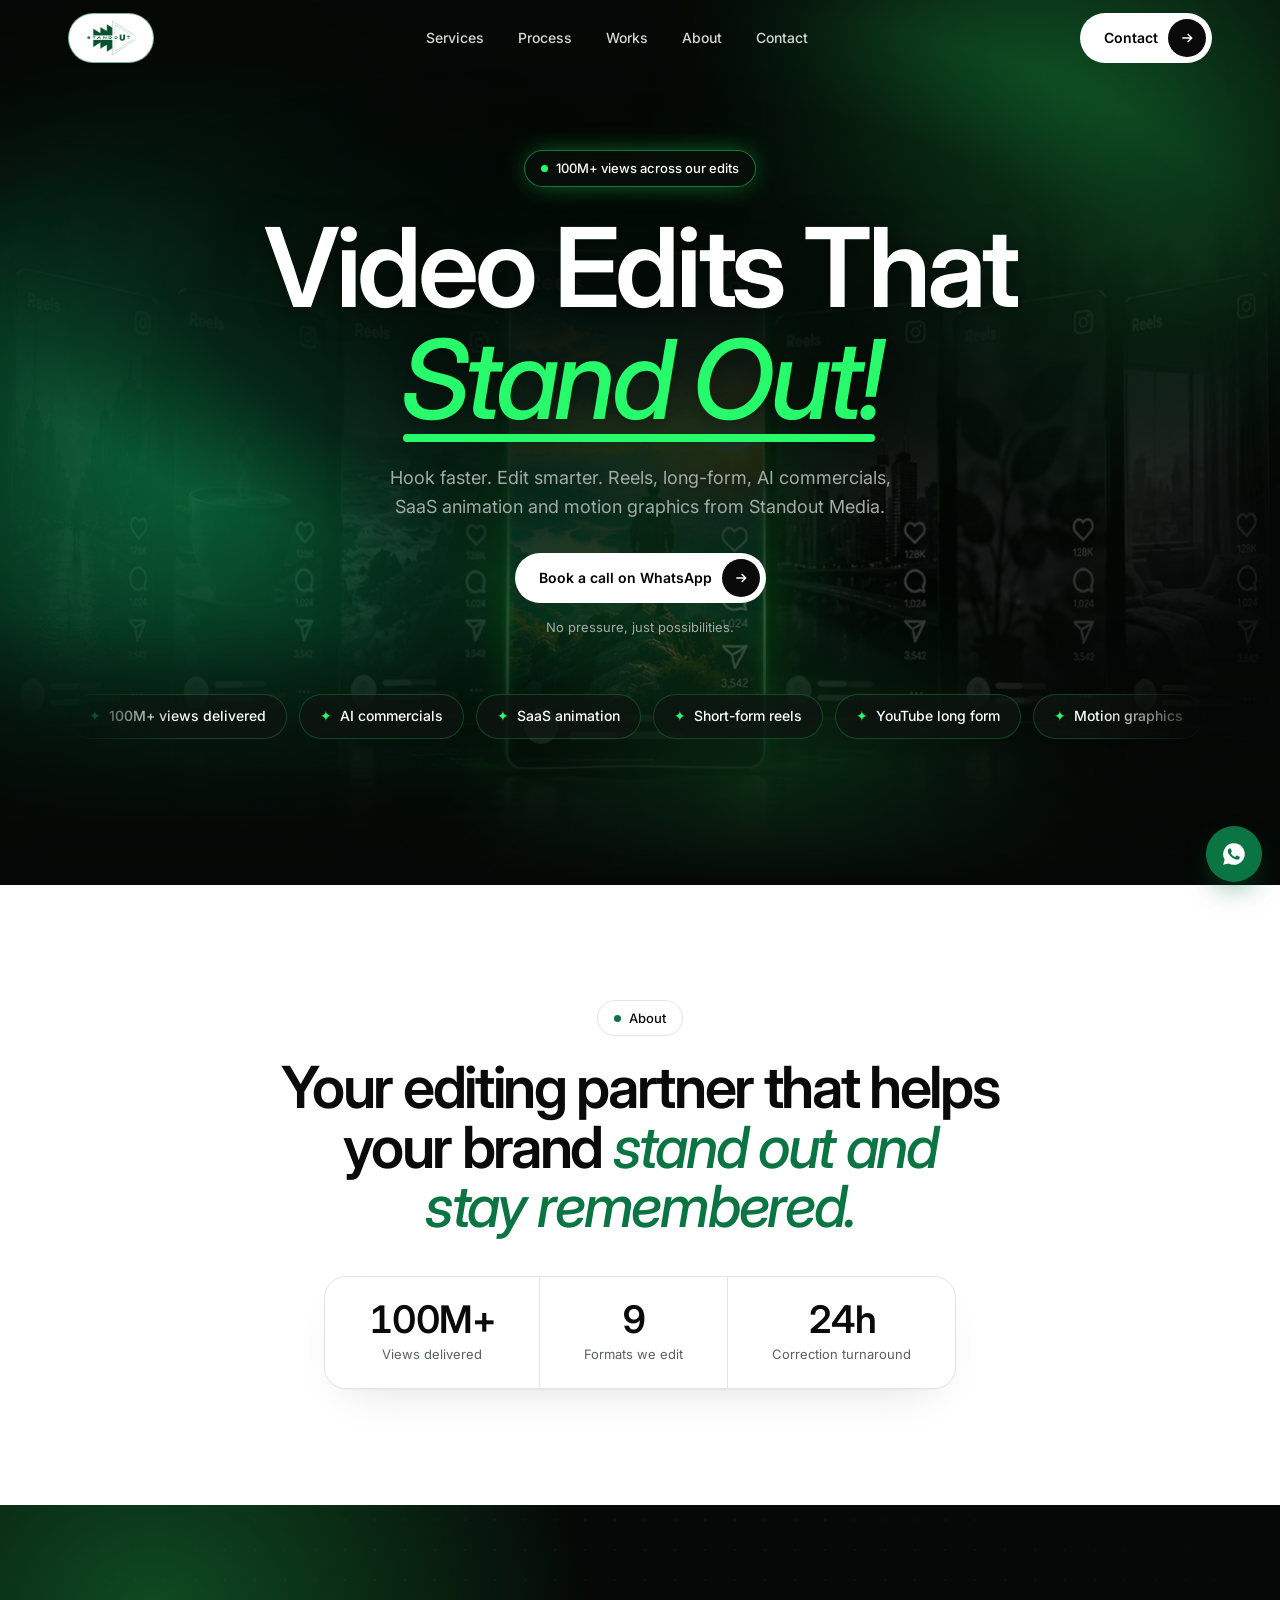
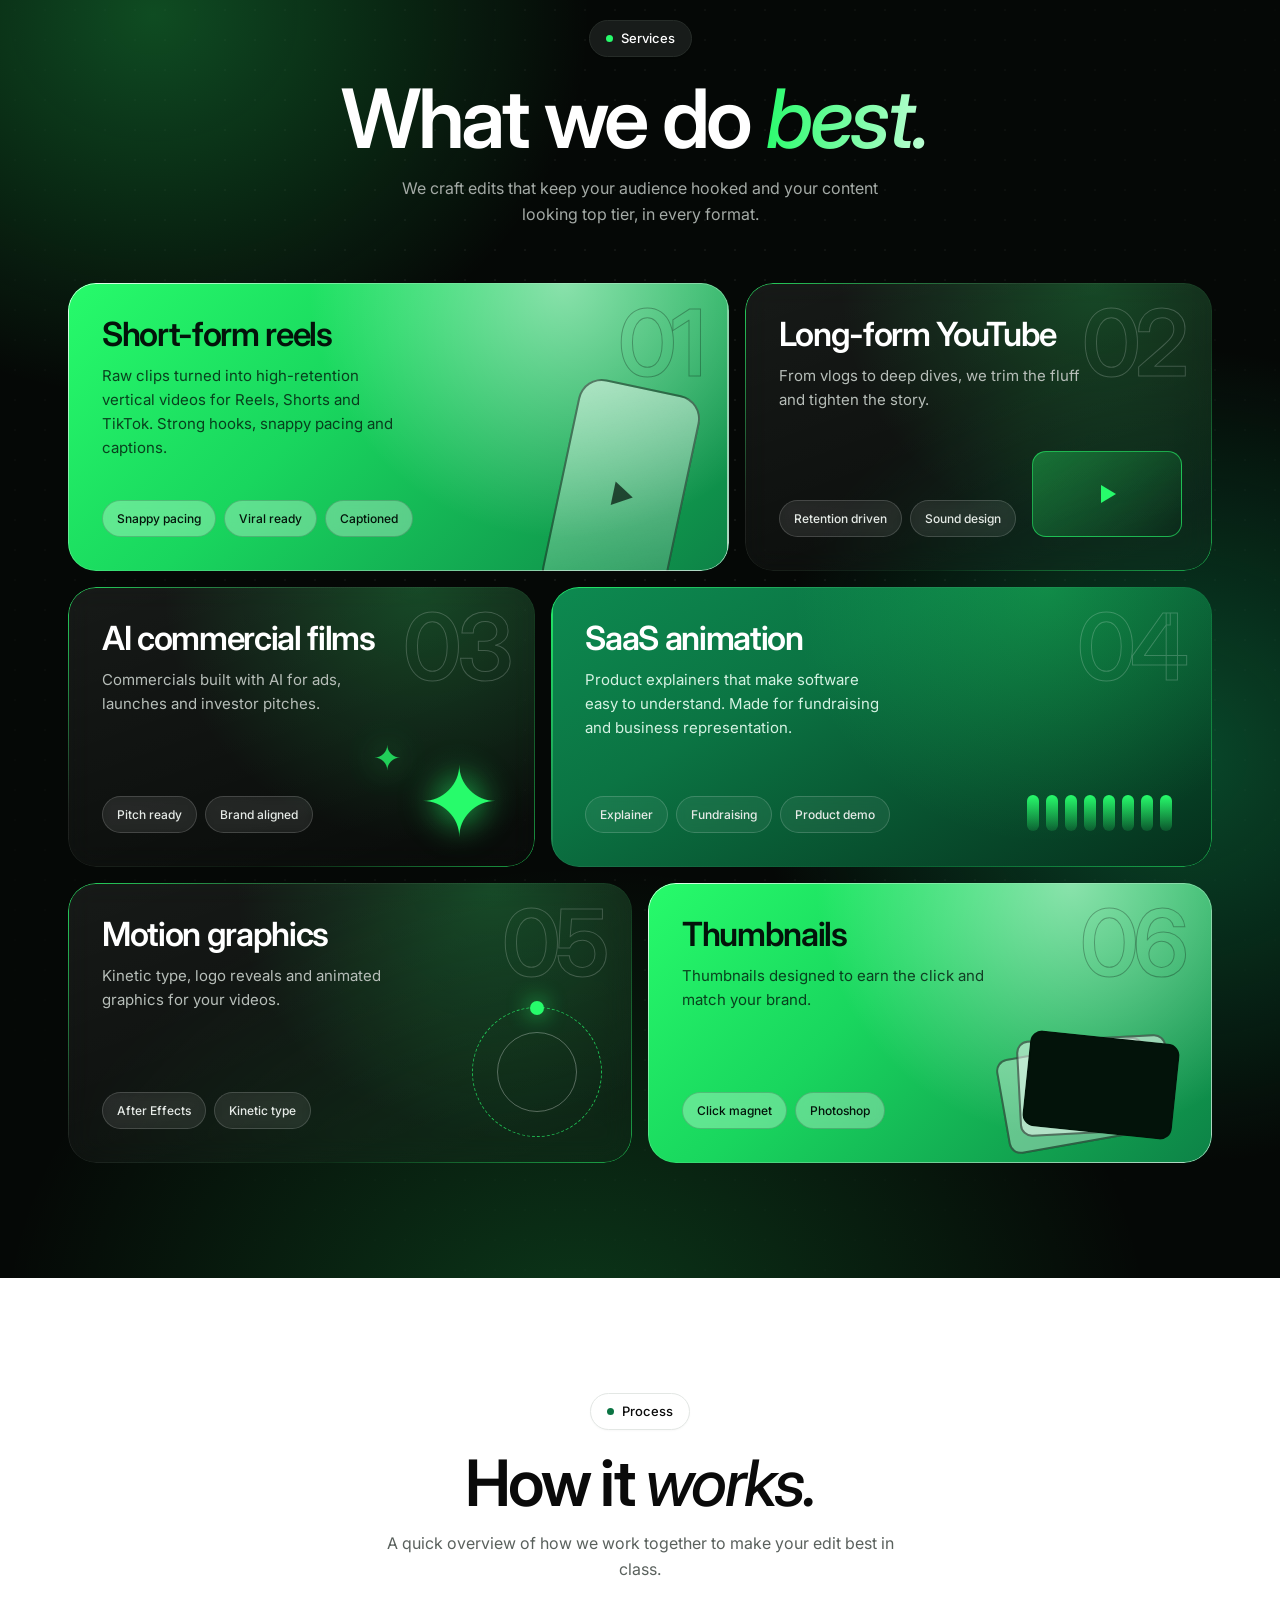
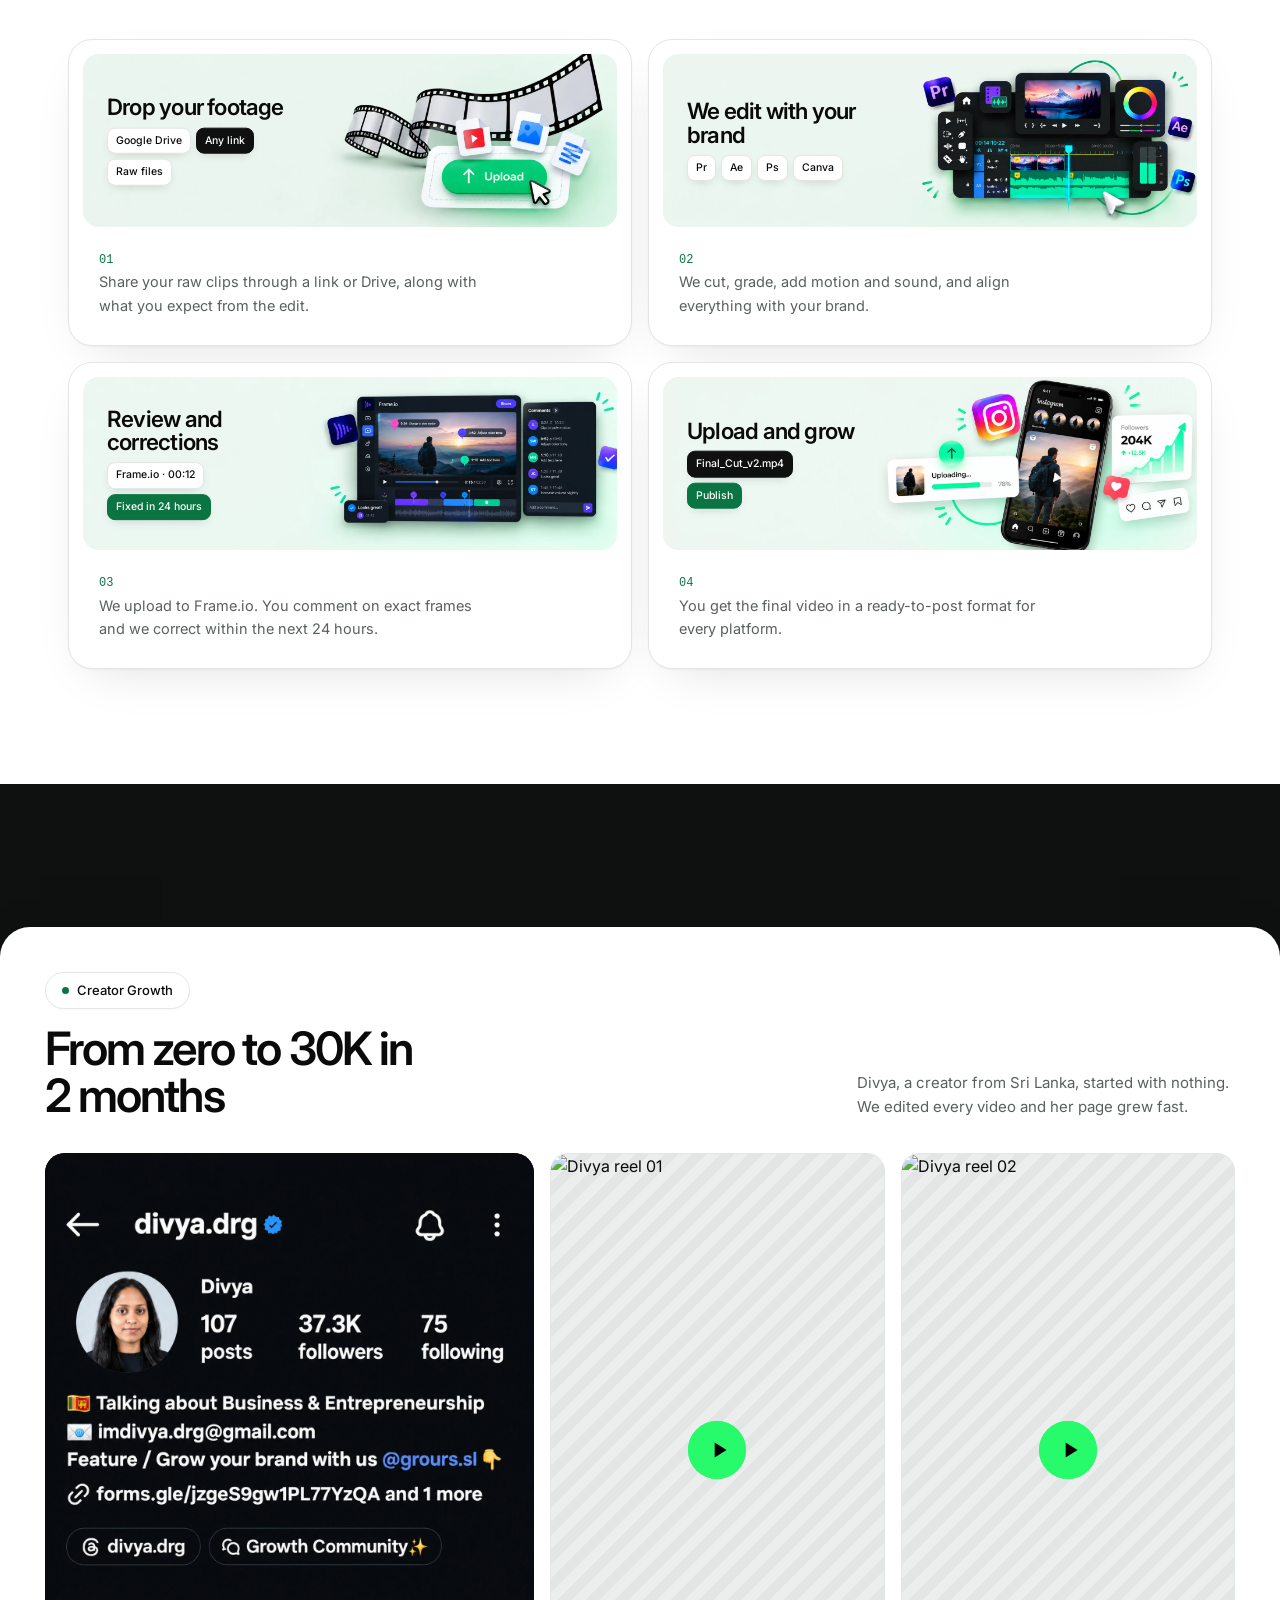
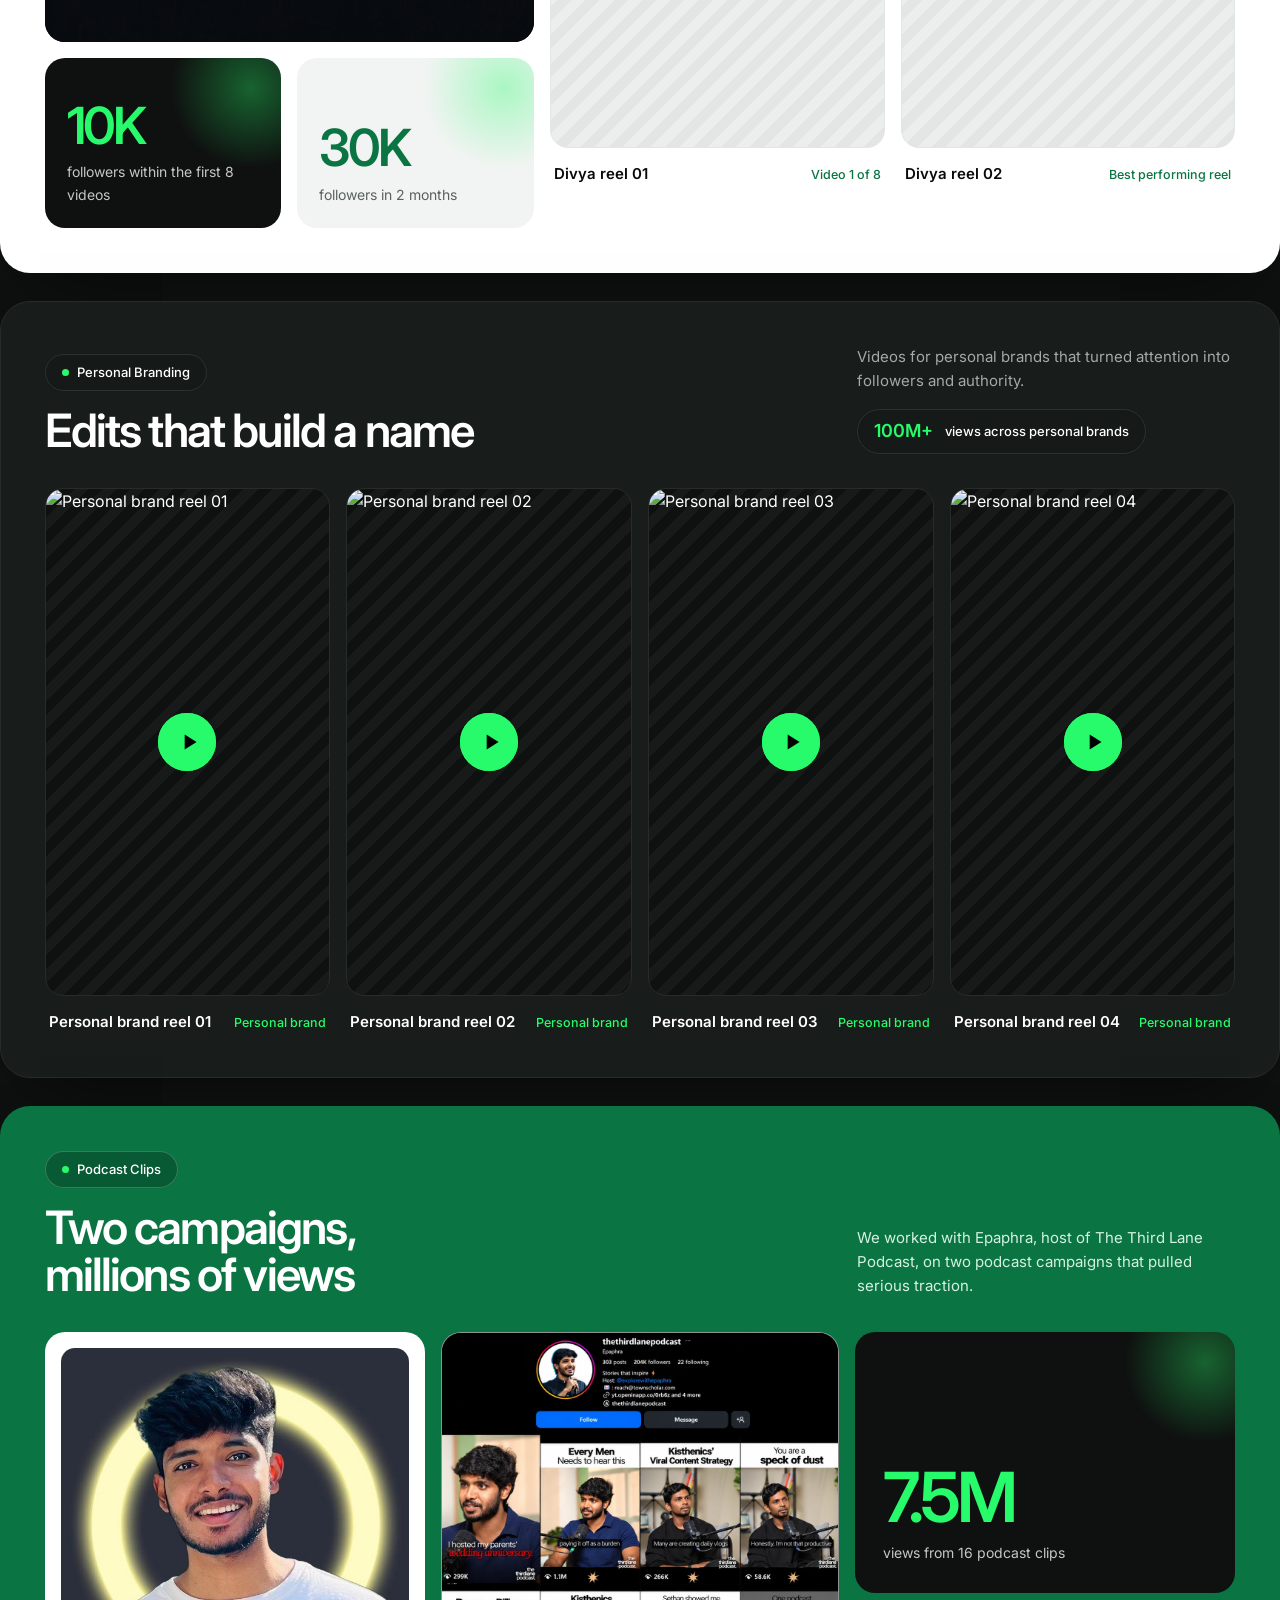
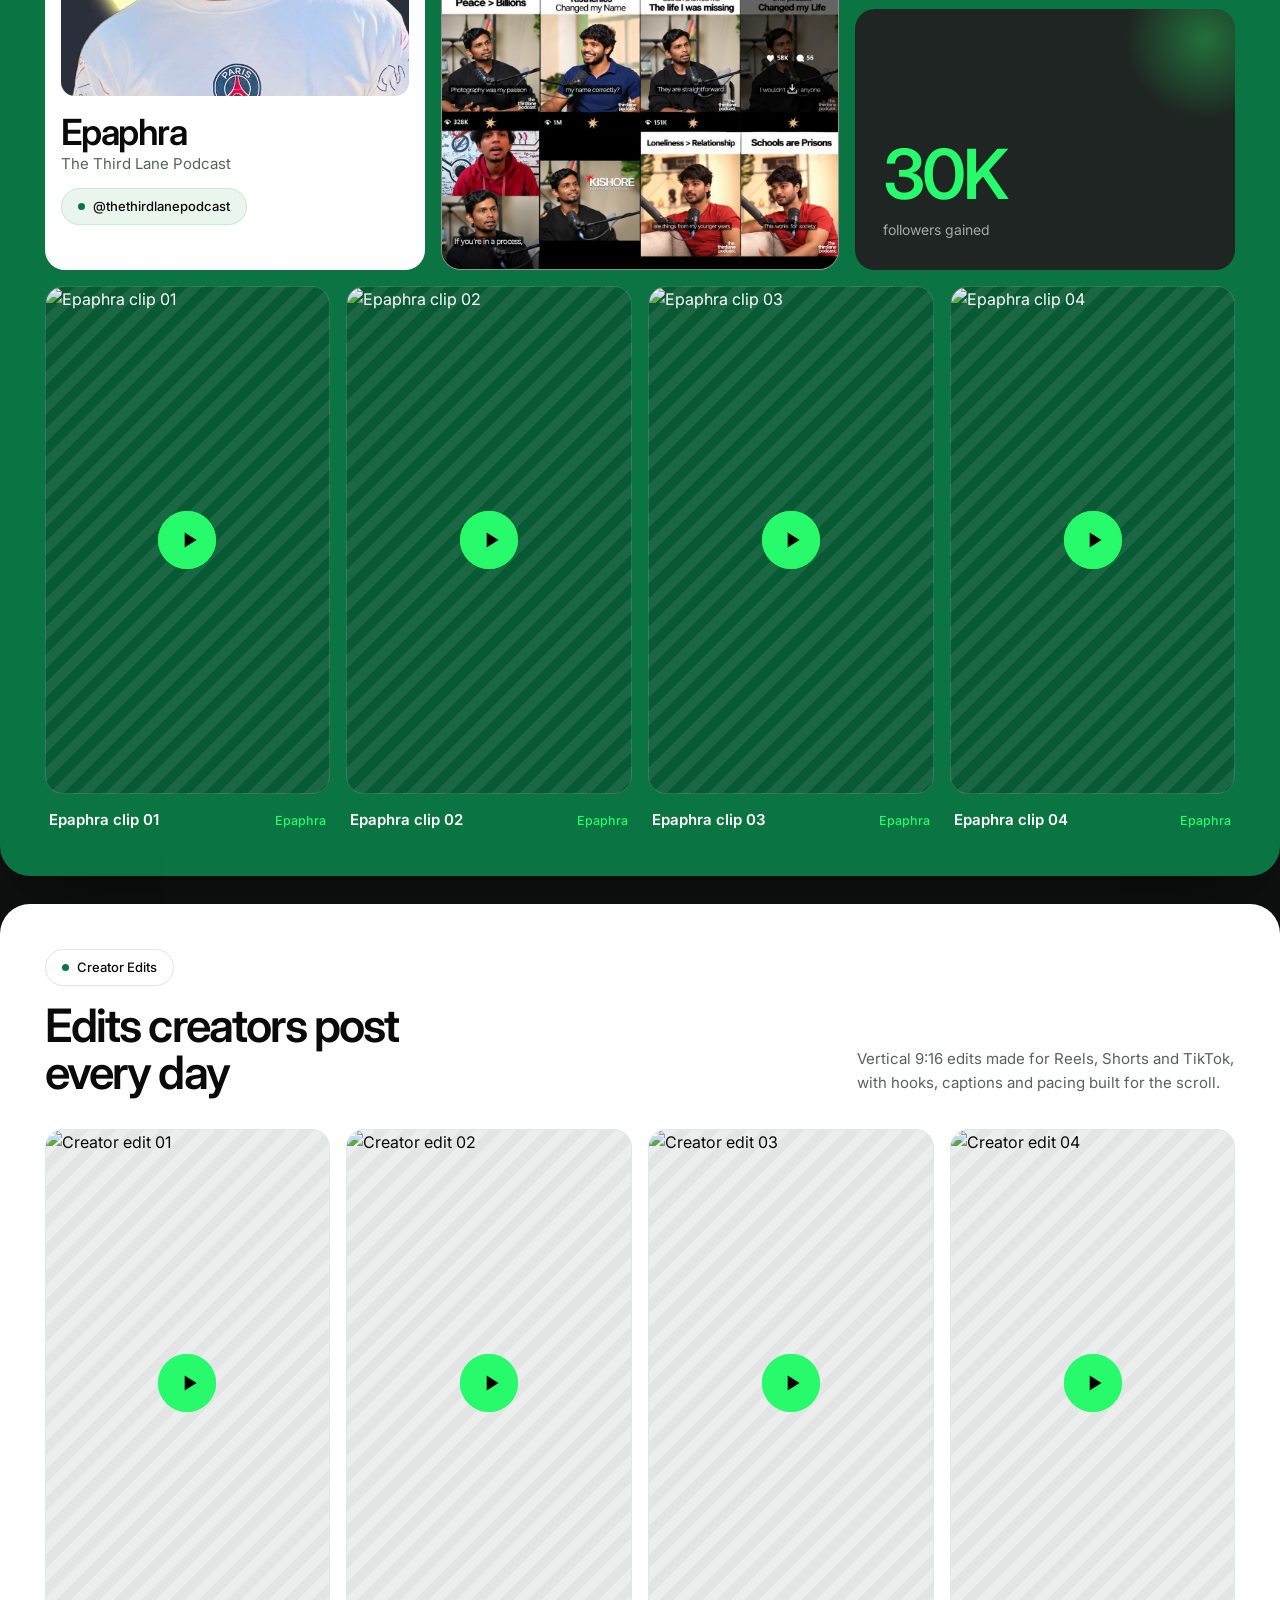
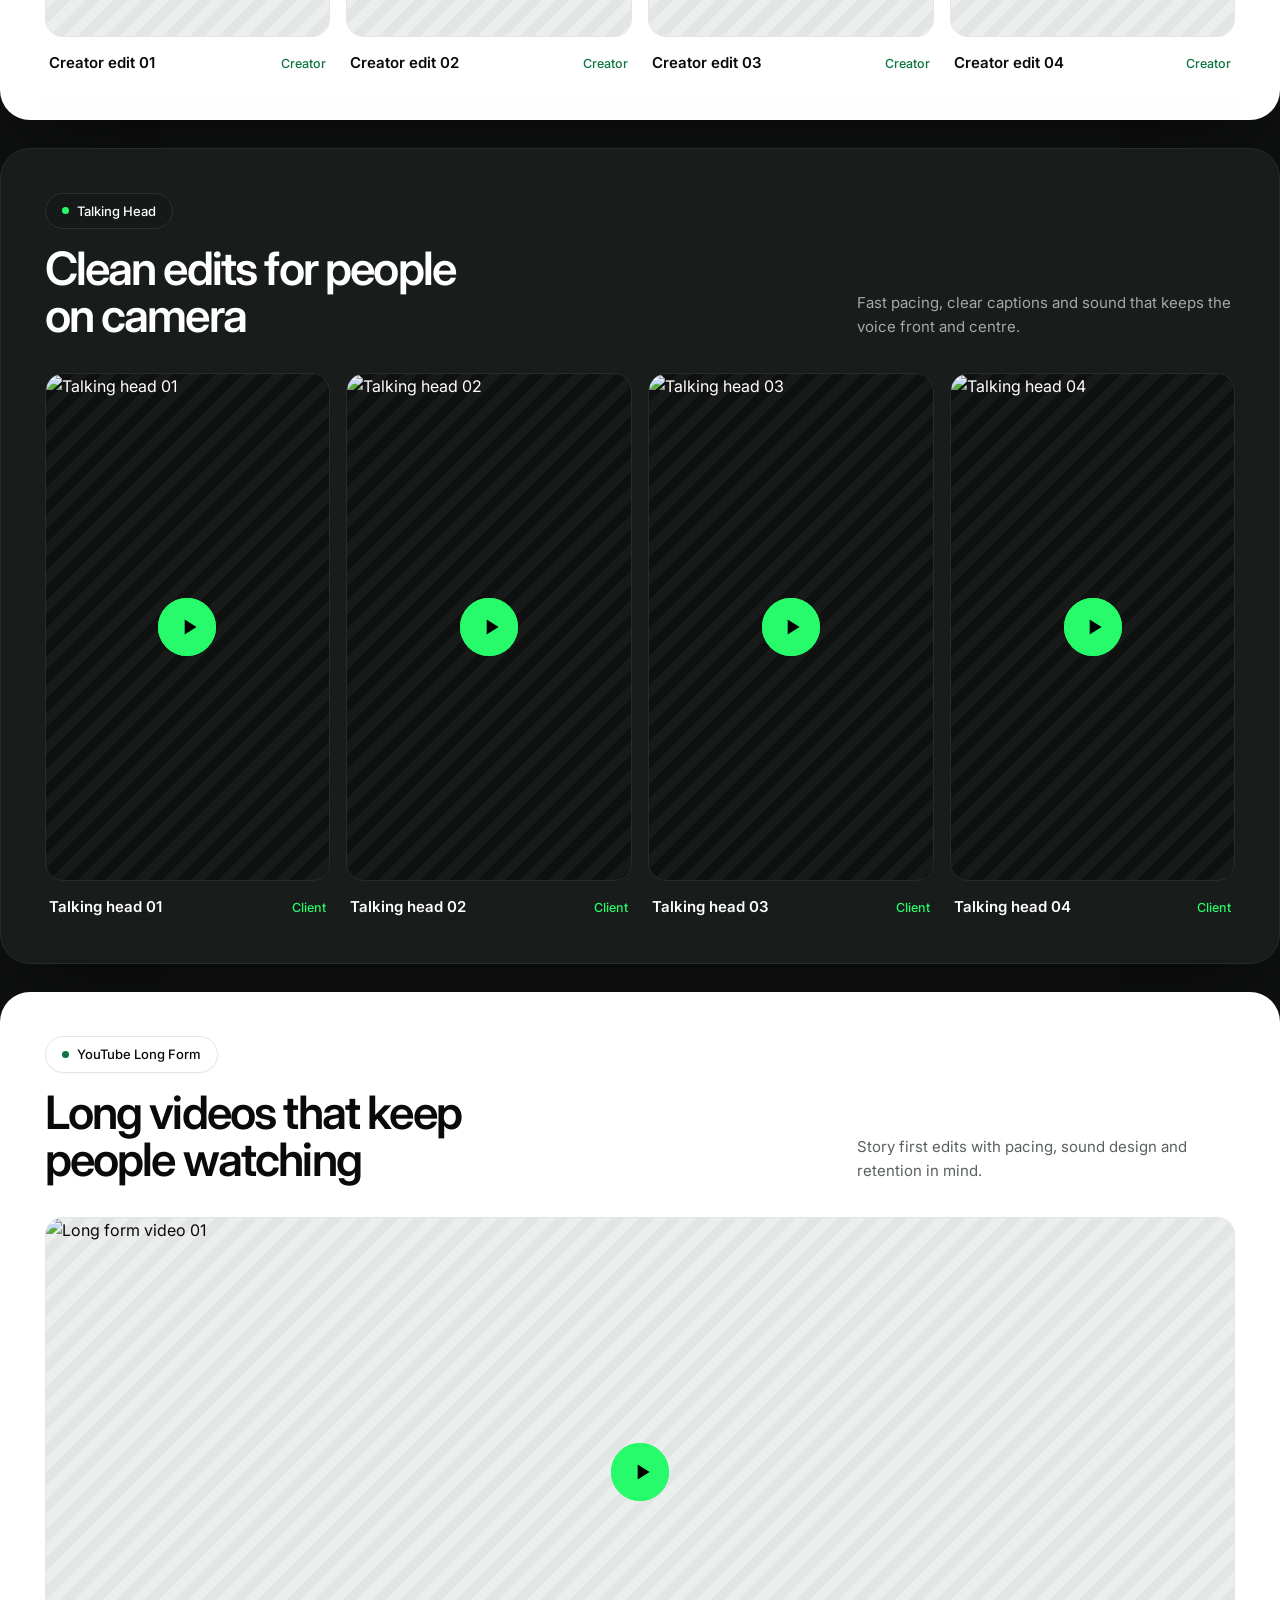
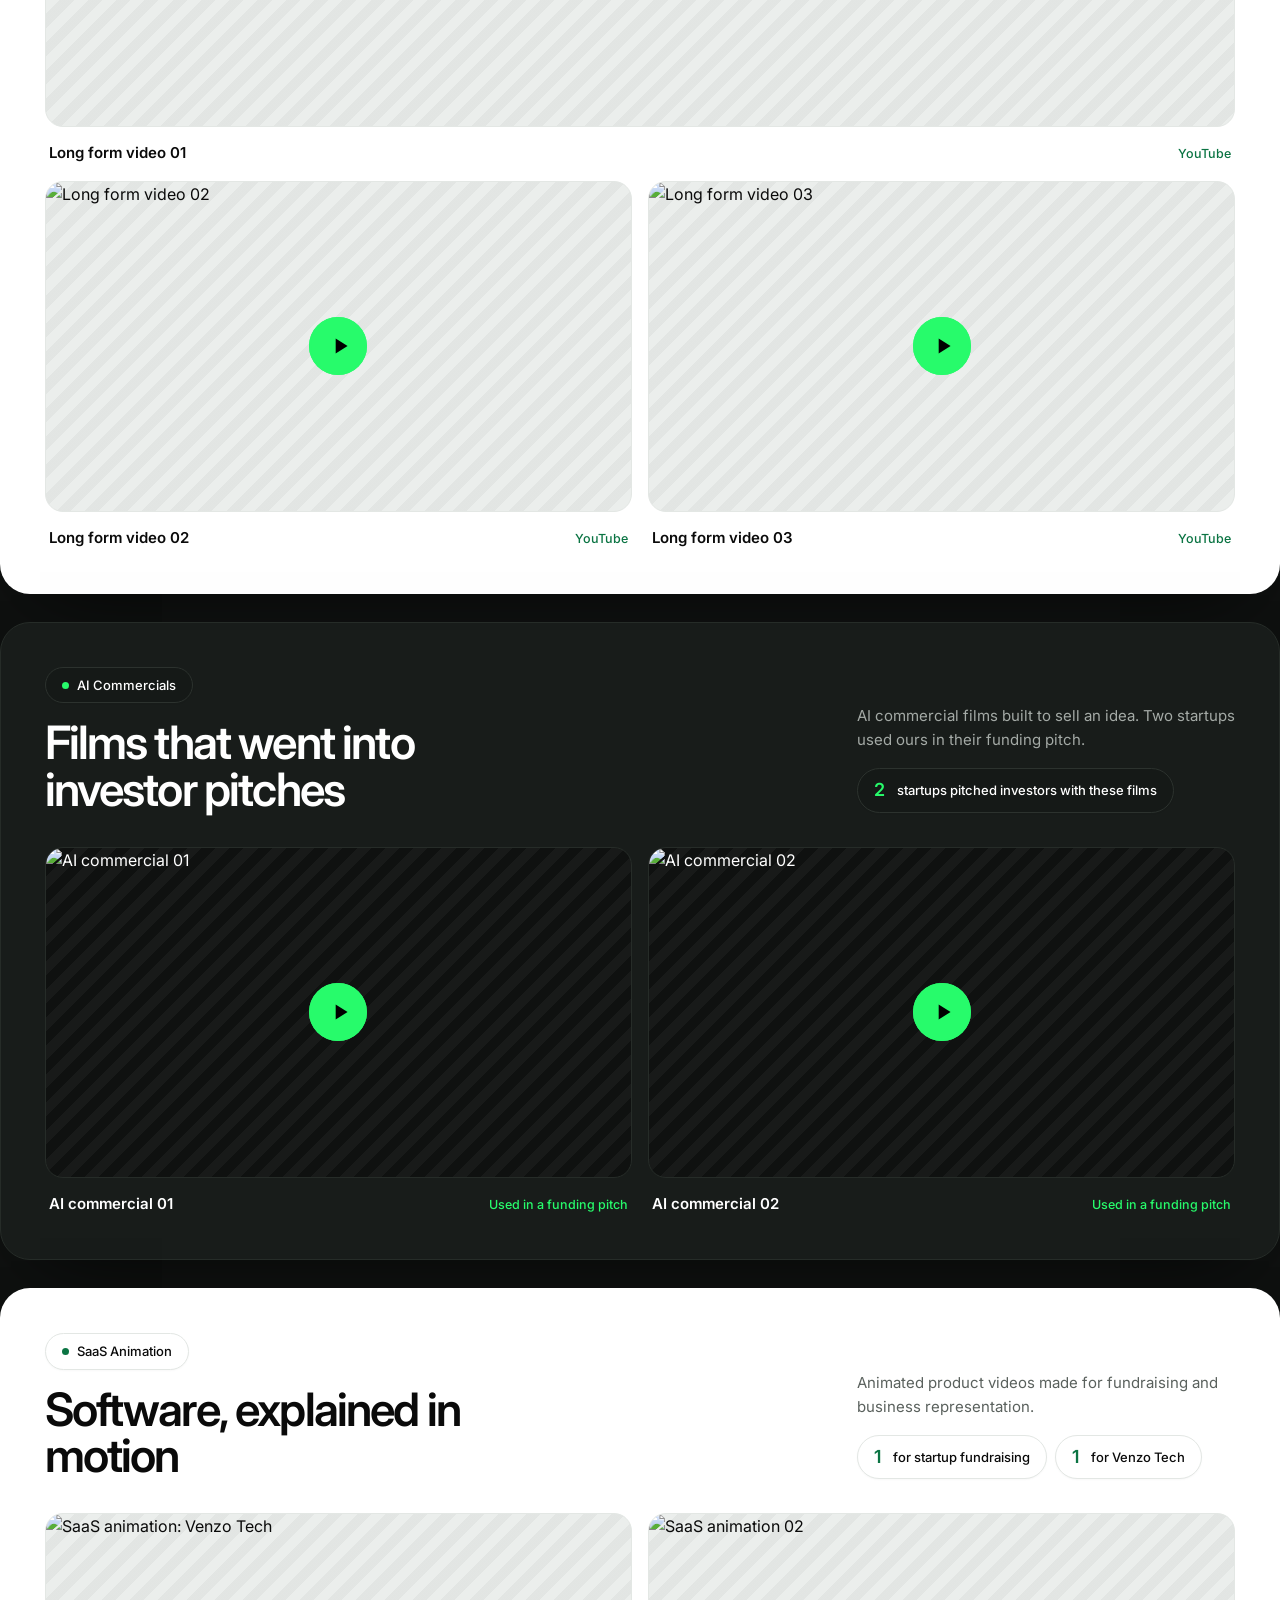
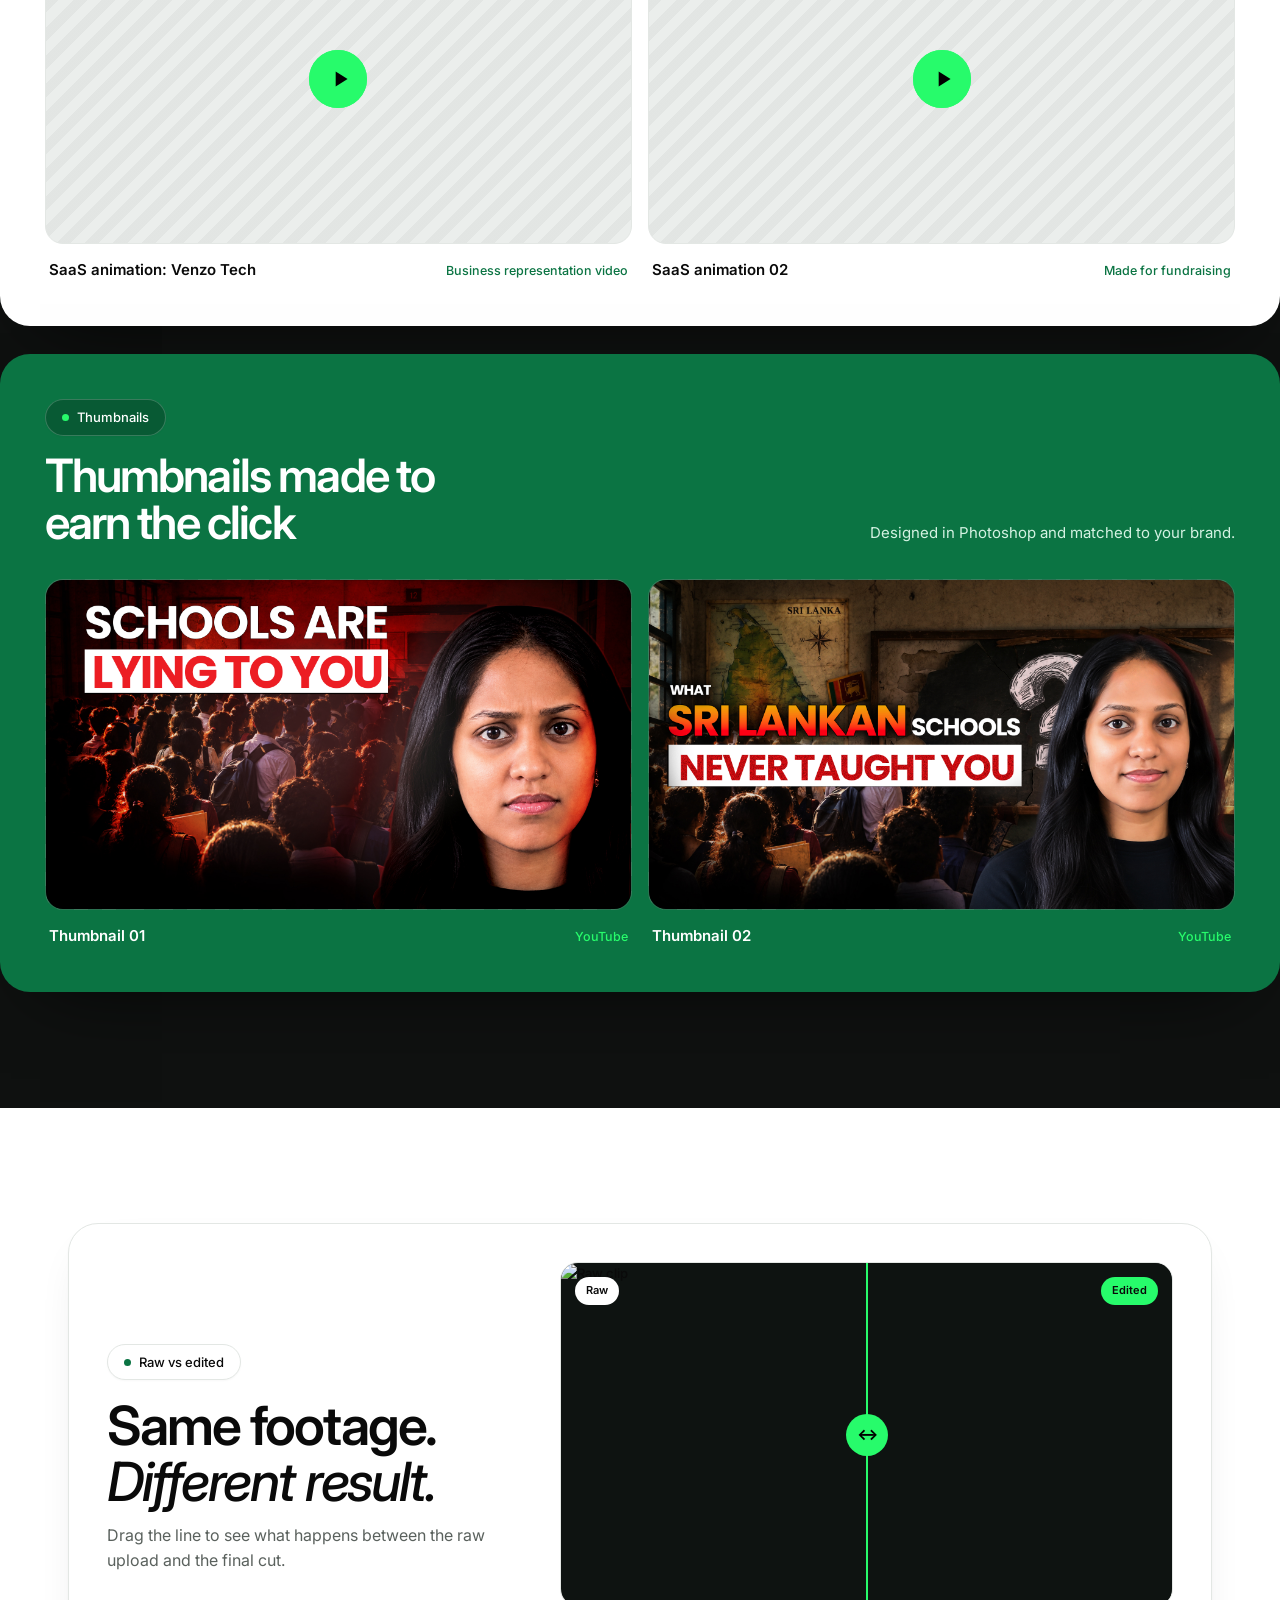
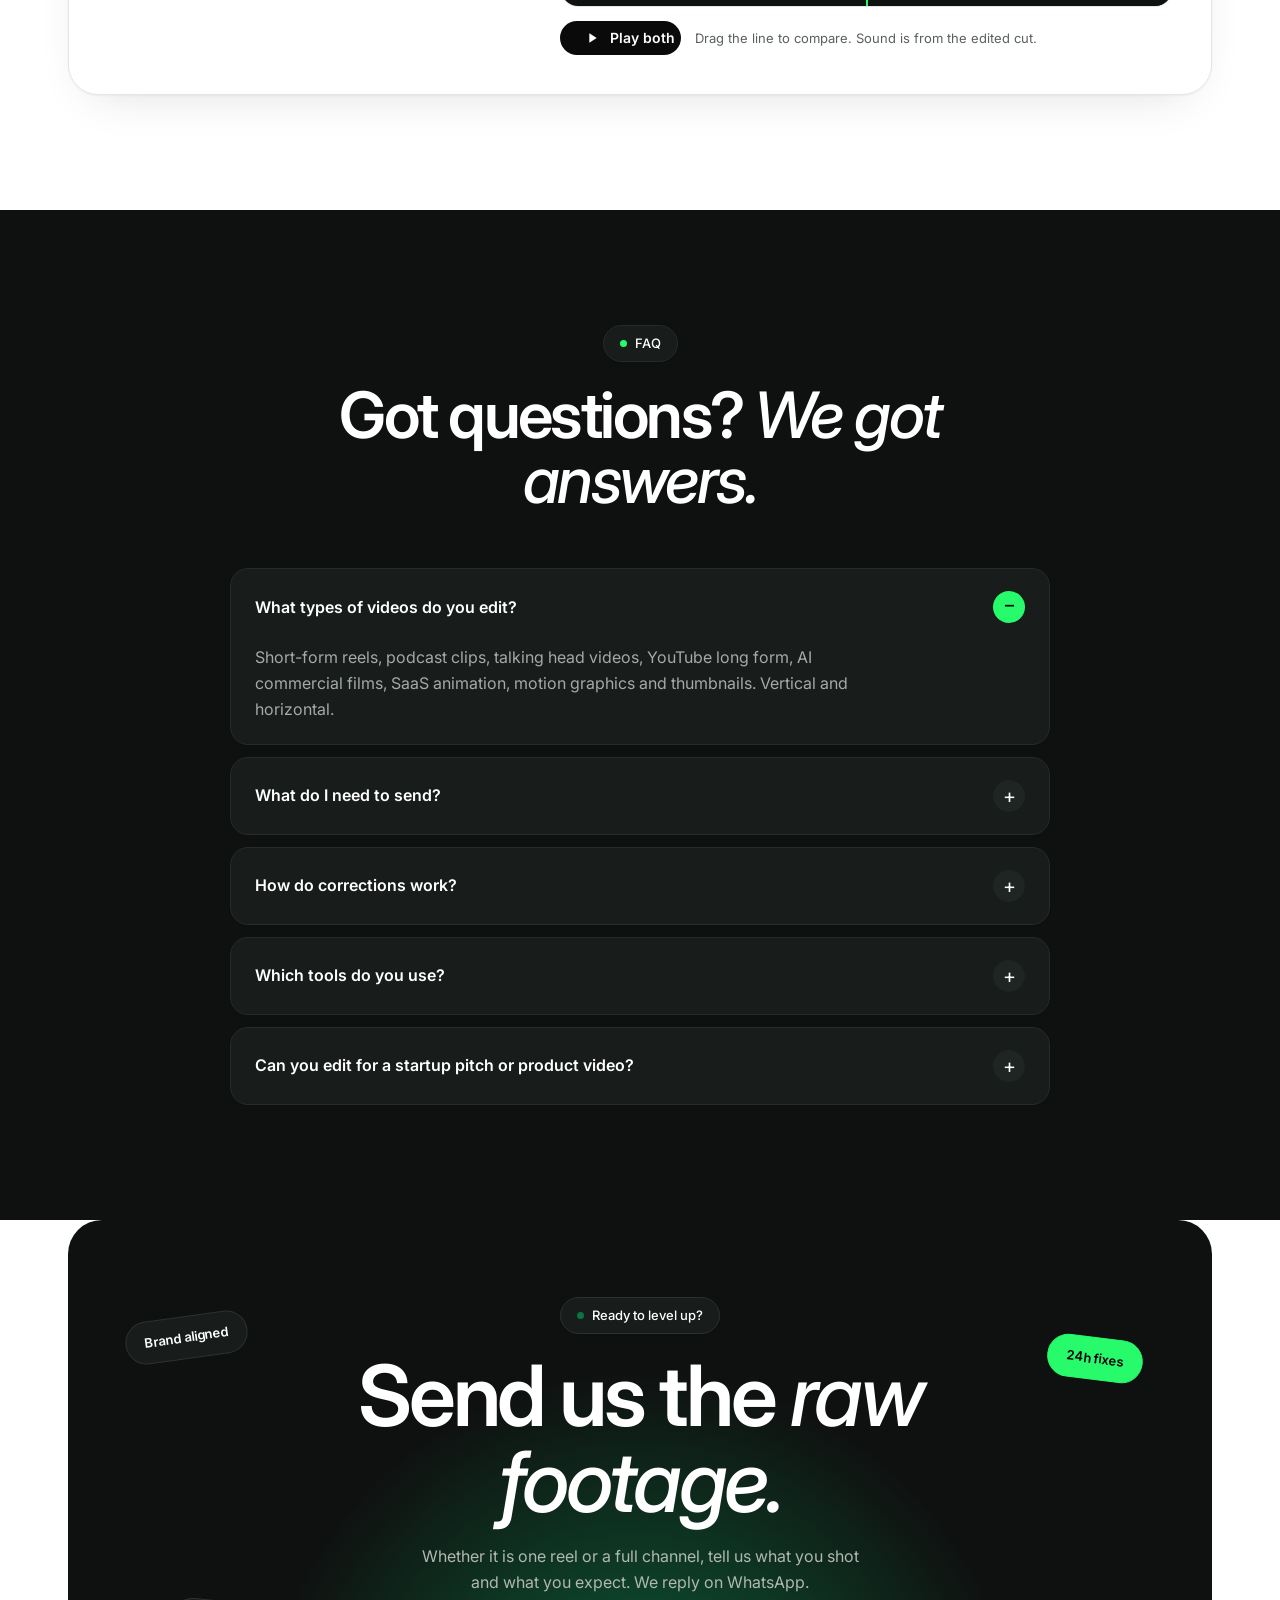
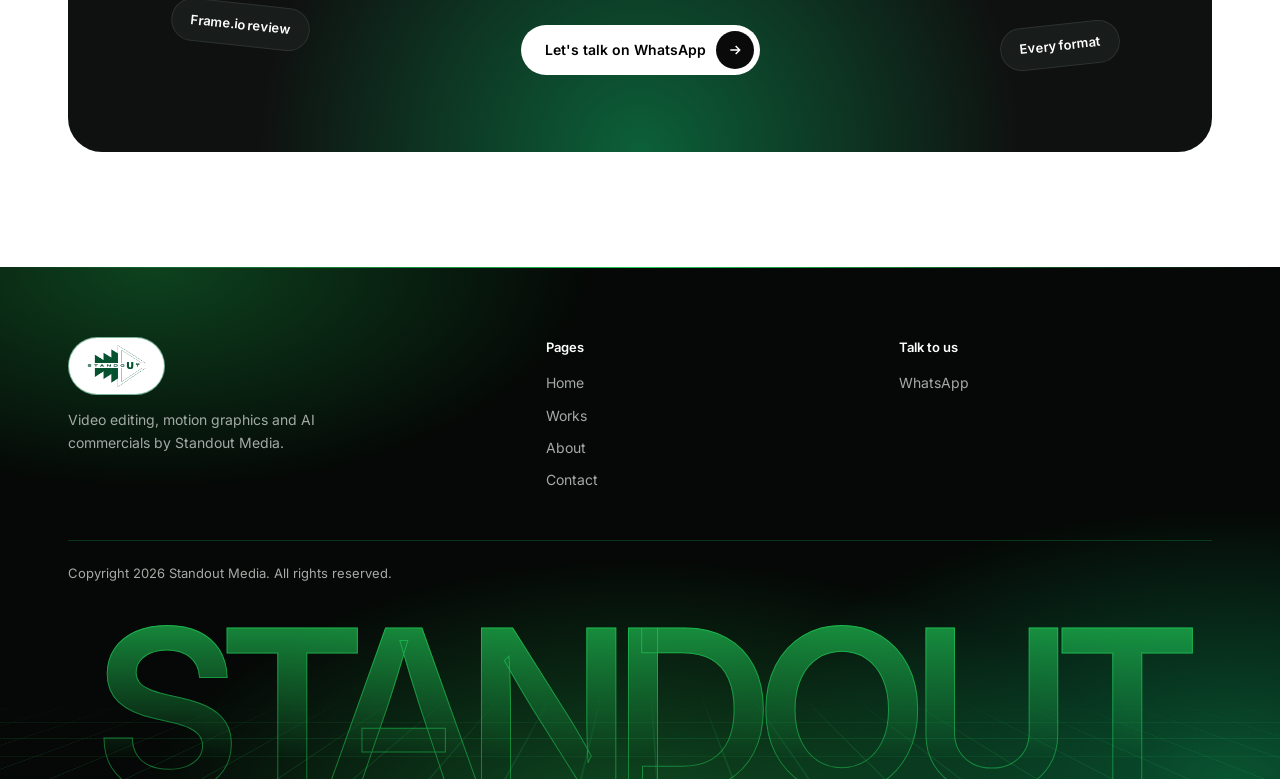
==== index.html @ 0d3f65d2 "Standout Media editing portfolio Co-Authored-By: Claude Sonnet 5.5 <noreply@anthropic.com>" ====
<!DOCTYPE html>
<html lang="en">
<head>
<meta charset="UTF-8" />
<meta name="viewport" content="width=device-width, initial-scale=1.0" />
<title>Standout Media Editing | Video Editing Portfolio</title>
<meta name="description" content="Short-form, long-form, AI commercials, SaaS animation and motion graphics. The editing portfolio of Standout Media." />
<link rel="icon" type="image/png" href="favicon.png" />
<link rel="apple-touch-icon" href="apple-touch-icon.png" />
<meta name="theme-color" content="#0F1110" />
<meta property="og:type" content="website" />
<meta property="og:site_name" content="Standout Media" />
<meta property="og:title" content="Standout Media Editing | Video Editing Portfolio" />
<meta property="og:description" content="Short-form, long-form, AI commercials, SaaS animation and motion graphics. The editing portfolio of Standout Media." />
<meta property="og:url" content="https://YOUR-DOMAIN.vercel.app/" />
<meta property="og:image" content="https://YOUR-DOMAIN.vercel.app/og-image.jpg" />
<meta property="og:image:width" content="1200" />
<meta property="og:image:height" content="630" />
<meta name="twitter:card" content="summary_large_image" />
<meta name="twitter:image" content="https://YOUR-DOMAIN.vercel.app/og-image.jpg" />
<link rel="preconnect" href="https://fonts.googleapis.com" />
<link rel="preconnect" href="https://fonts.gstatic.com" crossorigin />
<link href="https://fonts.googleapis.com/css2?family=Inter:wght@300;400;500;600;700&display=swap" rel="stylesheet" />
<link href="https://api.fontshare.com/v2/css?f[]=clash-display@400,500,600,700&display=swap" rel="stylesheet" />
<link rel="stylesheet" href="css/style.css" />
</head>
<body>
<header class="nav">
  <div class="wrap nav-in">
    <a href="index.html" class="nav-logo"><img src="images/logo-green.png?v=2" alt="Standout Media" /></a>
    <nav class="nav-links">
      <a href="index.html#services">Services</a>
      <a href="index.html#process">Process</a>
      <a href="index.html#works">Works</a>
      <a href="about.html">About</a>
      <a href="contact.html">Contact</a>
    </nav>
    <a data-wa class="btn nav-btn">Contact <span class="ar"><svg viewBox="0 0 24 24" fill="none" stroke="currentColor" stroke-width="2.2"><path d="M5 12h14M13 6l6 6-6 6"/></svg></span></a>
    <button class="burger" aria-label="Menu"><span></span><span></span></button>
  </div>
</header>
<main>

<section class="hero dk">
  <div class="hero-bg"><img class="hero-img" src="images/hero-reels.webp" alt="" /><i class="hero-pulse"></i><i class="hb hb1"></i><i class="hb hb2"></i><i class="hb hb3"></i><i class="hbeam"></i><i class="hgrid"></i></div>
  <div class="wrap">
    <span class="pill">100M+ views across our edits</span>
    <h1 class="display">Video Edits That <span class="g"><em>Stand Out!</em></span></h1>
    <p class="sub">Hook faster. Edit smarter. Reels, long-form, AI commercials, SaaS animation and motion graphics from Standout Media.</p>
    <a data-wa class="btn">Book a call on WhatsApp <span class="ar"><svg viewBox="0 0 24 24" fill="none" stroke="currentColor" stroke-width="2.2"><path d="M5 12h14M13 6l6 6-6 6"/></svg></span></a>
    <p class="note">No pressure, just possibilities.</p>

    <div class="chips"><div class="chips-in"><span>100M+ views delivered</span><span>AI commercials</span><span>SaaS animation</span><span>Short-form reels</span><span>YouTube long form</span><span>Motion graphics</span><span>Podcast clips</span><span>Thumbnails</span><span>Corrections in 24h</span><span>Frame.io review</span><span>100M+ views delivered</span><span>AI commercials</span><span>SaaS animation</span><span>Short-form reels</span><span>YouTube long form</span><span>Motion graphics</span><span>Podcast clips</span><span>Thumbnails</span><span>Corrections in 24h</span><span>Frame.io review</span></div></div>

    <div class="reel rv">
      <span class="fl a" style="--g:#EA77FF"><svg viewBox="0 0 64 64" aria-label="Pr"><defs><linearGradient id="ga" x1="0" y1="0" x2="1" y2="1"><stop offset="0" stop-color="#00005B"/><stop offset="1" stop-color="#000"/></linearGradient></defs><rect x="2.5" y="2.5" width="59" height="59" rx="15" fill="url(#ga)" stroke="#EA77FF" stroke-width="2.4"/><rect x="2.5" y="2.5" width="59" height="59" rx="15" fill="none" stroke="#fff" stroke-opacity=".25" stroke-width=".8"/><text x="32" y="43" text-anchor="middle" font-family="Inter, Arial, sans-serif" font-weight="700" font-size="30" letter-spacing="-1.5" fill="#EA77FF">Pr</text></svg></span><span class="fl b" style="--g:#9999FF"><svg viewBox="0 0 64 64" aria-label="Ae"><defs><linearGradient id="gb" x1="0" y1="0" x2="1" y2="1"><stop offset="0" stop-color="#00005B"/><stop offset="1" stop-color="#000"/></linearGradient></defs><rect x="2.5" y="2.5" width="59" height="59" rx="15" fill="url(#gb)" stroke="#9999FF" stroke-width="2.4"/><rect x="2.5" y="2.5" width="59" height="59" rx="15" fill="none" stroke="#fff" stroke-opacity=".25" stroke-width=".8"/><text x="32" y="43" text-anchor="middle" font-family="Inter, Arial, sans-serif" font-weight="700" font-size="30" letter-spacing="-1.5" fill="#9999FF">Ae</text></svg></span><span class="fl c" style="--g:#31A8FF"><svg viewBox="0 0 64 64" aria-label="Ps"><defs><linearGradient id="gc" x1="0" y1="0" x2="1" y2="1"><stop offset="0" stop-color="#001E36"/><stop offset="1" stop-color="#000"/></linearGradient></defs><rect x="2.5" y="2.5" width="59" height="59" rx="15" fill="url(#gc)" stroke="#31A8FF" stroke-width="2.4"/><rect x="2.5" y="2.5" width="59" height="59" rx="15" fill="none" stroke="#fff" stroke-opacity=".25" stroke-width=".8"/><text x="32" y="43" text-anchor="middle" font-family="Inter, Arial, sans-serif" font-weight="700" font-size="30" letter-spacing="-1.5" fill="#31A8FF">Ps</text></svg></span><span class="fl d" style="--g:#27fb6b"><svg viewBox="0 0 64 64" aria-label="Frame.io"><rect x="2.5" y="2.5" width="59" height="59" rx="15" fill="#06140c" stroke="#27fb6b" stroke-width="2.4"/><rect x="18" y="19" width="28" height="22" rx="4" fill="none" stroke="#27fb6b" stroke-width="3"/><path d="M27 25.5v9l8-4.5z" fill="#27fb6b"/><circle cx="46" cy="44" r="6" fill="#27fb6b"/><path d="M43.4 44l1.8 1.8 3.4-3.6" stroke="#06140c" stroke-width="1.8" fill="none"/></svg></span>
      <div class="player">
        <div class="p-bar"><i></i>Standout Media Showreel<span>2026</span></div>
        <div class="p-body" id="reel"><div class="play"><svg viewBox="0 0 24 24" fill="currentColor"><path d="M8 5v14l11-7z"/></svg></div><span class="tag">Showreel placeholder</span></div>
      </div>
    </div>
  </div>
</section>

<section class="sec about">
  <div class="wrap">
    <span class="pill">About</span>
    <h2 class="display">Your editing partner that helps your brand <span class="g"><em>stand out and <span style="white-space:nowrap">stay remembered.</span></em></span></h2>
    <div class="stat-pill rv">
      <div><b>100M+</b><span>Views delivered</span></div>
      <div><b>9</b><span>Formats we edit</span></div>
      <div><b>24h</b><span>Correction turnaround</span></div>
    </div>
  </div>
</section>

<section class="sec dk svc-sec" id="services">
  <div class="wrap">
    <div class="sh rv"><span class="pill">Services</span><h2 class="display">What we do <em>best.</em></h2><p>We craft edits that keep your audience hooked and your content looking top tier, in every format.</p></div>
    <div class="bento">
      <div class="bx neon s7 rv"><span class="num">01</span><i class="d-phone"></i><div><h3>Short-form reels</h3><p>Raw clips turned into high-retention vertical videos for Reels, Shorts and TikTok. Strong hooks, snappy pacing and captions.</p></div><div class="tags"><span>Snappy pacing</span><span>Viral ready</span><span>Captioned</span></div></div>
      <div class="bx glass s5 rv"><span class="num">02</span><i class="d-wide"></i><div><h3>Long-form YouTube</h3><p>From vlogs to deep dives, we trim the fluff and tighten the story.</p></div><div class="tags"><span>Retention driven</span><span>Sound design</span></div></div>
      <div class="bx glass s5 rv"><span class="num">03</span><i class="d-spark">&#10022;</i><div><h3>AI commercial films</h3><p>Commercials built with AI for ads, launches and investor pitches.</p></div><div class="tags"><span>Pitch ready</span><span>Brand aligned</span></div></div>
      <div class="bx deep s7 rv"><span class="num">04</span><span class="d-bars"><b></b><b></b><b></b><b></b><b></b><b></b><b></b><b></b></span><div><h3>SaaS animation</h3><p>Product explainers that make software easy to understand. Made for fundraising and business representation.</p></div><div class="tags"><span>Explainer</span><span>Fundraising</span><span>Product demo</span></div></div>
      <div class="bx glass s6 rv"><span class="num">05</span><i class="d-orbit"></i><div><h3>Motion graphics</h3><p>Kinetic type, logo reveals and animated graphics for your videos.</p></div><div class="tags"><span>After Effects</span><span>Kinetic type</span></div></div>
      <div class="bx neon s6 rv"><span class="num">06</span><i class="d-thumbs"><b></b><b></b><b></b></i><div><h3>Thumbnails</h3><p>Thumbnails designed to earn the click and match your brand.</p></div><div class="tags"><span>Click magnet</span><span>Photoshop</span></div></div>
    </div>
  </div>
</section>

<section class="sec" id="process">
  <div class="wrap">
    <div class="sh rv"><span class="pill">Process</span><h2 class="display">How it <em>works.</em></h2><p>A quick overview of how we work together to make your edit best in class.</p></div>
    <div class="proc">
      <div class="pc rv"><div class="art"><img src="images/process-01.webp" alt="" loading="lazy" decoding="async"><div class="art-l"><h3>Drop your footage</h3><div class="pchips"><span class="mini">Google Drive</span><span class="mini dk">Any link</span><span class="mini">Raw files</span></div></div></div><span class="no">01</span><p>Share your raw clips through a link or Drive, along with what you expect from the edit.</p></div>
      <div class="pc rv"><div class="art"><img src="images/process-02.webp" alt="" loading="lazy" decoding="async"><div class="art-l"><h3>We edit with your brand</h3><div class="pchips"><span class="mini">Pr</span><span class="mini">Ae</span><span class="mini">Ps</span><span class="mini">Canva</span></div></div></div><span class="no">02</span><p>We cut, grade, add motion and sound, and align everything with your brand.</p></div>
      <div class="pc rv"><div class="art"><img src="images/process-03.webp" alt="" loading="lazy" decoding="async"><div class="art-l"><h3>Review and corrections</h3><div class="pchips"><span class="mini">Frame.io &middot; 00:12</span><span class="mini gr">Fixed in 24 hours</span></div></div></div><span class="no">03</span><p>We upload to Frame.io. You comment on exact frames and we correct within the next 24 hours.</p></div>
      <div class="pc rv"><div class="art"><img src="images/process-04.webp" alt="" loading="lazy" decoding="async"><div class="art-l"><h3>Upload and grow</h3><div class="pchips"><span class="mini dk">Final_Cut_v2.mp4</span><span class="mini gr">Publish</span></div></div></div><span class="no">04</span><p>You get the final video in a ready-to-post format for every platform.</p></div>
    </div>
  </div>
</section>

<section class="sec dk" id="works">
  <div class="wrap">
    <div class="sh rv"><span class="pill">Hall of fame</span><h2 class="display">Our recent edits <em>in action.</em></h2><p>Every format has its own proof. Pick a section and press play.</p></div>
    <div id="works"></div>
  </div>
</section>

<section class="sec">
  <div class="wrap">
    <div class="ba-card rv">
      <div><span class="pill">Raw vs edited</span><h2 class="display">Same footage. <em>Different result.</em></h2><p>Drag the line to see what happens between the raw upload and the final cut.</p></div>
      <div class="ba-wrap">
        <div class="ba" data-raw="yQcUP_duATg" data-edit="RtaSyOrbIIw">
          <div class="layer raw"><div class="yt" id="ytRaw"></div><img class="poster" src="https://i.ytimg.com/vi/yQcUP_duATg/maxresdefault.jpg" alt="Raw clip" /></div>
          <div class="layer edit"><div class="yt" id="ytEdit"></div><img class="poster" src="https://i.ytimg.com/vi/RtaSyOrbIIw/maxresdefault.jpg" alt="Edited clip" /></div>
          <span class="tg l">Raw</span><span class="tg r">Edited</span>
          <div class="knob"></div>
          <input type="range" min="0" max="100" value="50" aria-label="Compare raw and edited" />
        </div>
        <div class="ba-ctl"><button type="button" class="btn" id="baPlay"><svg viewBox="0 0 24 24" fill="currentColor"><path d="M8 5v14l11-7z"/></svg><span>Play both</span></button><span class="ba-hint">Drag the line to compare. Sound is from the edited cut.</span></div>
      </div>
    </div>
  </div>
</section>

<section class="sec dk" id="faq">
  <div class="wrap">
    <div class="sh rv"><span class="pill">FAQ</span><h2 class="display">Got questions? <em>We got answers.</em></h2></div>
    <div class="faq rv">
      <details open><summary>What types of videos do you edit?</summary><p>Short-form reels, podcast clips, talking head videos, YouTube long form, AI commercial films, SaaS animation, motion graphics and thumbnails. Vertical and horizontal.</p></details>
      <details><summary>What do I need to send?</summary><p>Your raw footage through a link or Drive, plus a short note on what you expect: the style, the platform and any reference videos.</p></details>
      <details><summary>How do corrections work?</summary><p>We upload each edit to Frame.io. You leave comments on exact frames and we deliver the corrections within the next 24 hours.</p></details>
      <details><summary>Which tools do you use?</summary><p>Adobe Premiere Pro, After Effects and Photoshop, plus Canva for quick designs.</p></details>
      <details><summary>Can you edit for a startup pitch or product video?</summary><p>Yes. Our AI commercials were used by two startups in their funding pitch, and we have made SaaS animations for fundraising and for Venzo Tech.</p></details>
    </div>
  </div>
</section>

<section class="sec" style="padding-top:0">
  <div class="wrap">
    <div class="cta rv">
      <span class="tilt t1">Brand aligned</span><span class="tilt t2">24h fixes</span><span class="tilt t3">Frame.io review</span><span class="tilt t4">Every format</span>
      <span class="pill">Ready to level up?</span>
      <h2 class="display">Send us the <em>raw footage.</em></h2>
      <p>Whether it is one reel or a full channel, tell us what you shot and what you expect. We reply on WhatsApp.</p>
      <a data-wa class="btn light">Let's talk on WhatsApp <span class="ar"><svg viewBox="0 0 24 24" fill="none" stroke="currentColor" stroke-width="2.2"><path d="M5 12h14M13 6l6 6-6 6"/></svg></span></a>
    </div>
  </div>
</section>
</main>
<footer class="foot dk">
  <div class="wrap">
    <div class="foot-in">
      <div><img src="images/logo-green.png?v=2" alt="Standout Media" /><p>Video editing, motion graphics and AI commercials by Standout Media.</p></div>
      <div><h4>Pages</h4><ul><li><a href="index.html">Home</a></li><li><a href="index.html#works">Works</a></li><li><a href="about.html">About</a></li><li><a href="contact.html">Contact</a></li></ul></div>
      <div><h4>Talk to us</h4><ul><li><a data-wa>WhatsApp</a></li></ul></div>
    </div>
    <div class="copy">Copyright 2026 Standout Media. All rights reserved.</div>
  </div>
  <i class="fgrid"></i>
  <div class="foot-mark" aria-hidden="true">STANDOUT</div>
</footer>
<a id="wa" data-wa aria-label="Chat on WhatsApp"><svg viewBox="0 0 24 24"><path d="M12 2a10 10 0 00-8.6 15.1L2 22l5-1.3A10 10 0 1012 2zm5.2 13.9c-.2.6-1.3 1.2-1.8 1.2-.5.1-1 .2-3.3-.7-2.8-1.1-4.5-3.9-4.7-4.1-.1-.2-1.1-1.5-1.1-2.8s.7-2 1-2.3c.2-.3.5-.3.7-.3h.5c.2 0 .4 0 .6.5l.8 2c.1.1.1.3 0 .5l-.3.4-.4.5c-.1.1-.3.3-.1.6.2.3.7 1.2 1.5 1.9 1 .9 1.9 1.2 2.2 1.3.3.1.4.1.6-.1l.8-1c.2-.2.4-.2.6-.1l1.9.9c.3.1.5.2.5.3.1.2.1.8-.1 1.3z"/></svg></a>
<div class="modal" id="modal"><div class="modal-box"><button class="modal-x">Close</button><div class="modal-ratio"></div><p class="modal-cap"></p></div></div>
<script src="js/works.js"></script>
<script src="js/main.js"></script>
</body>
</html>
---- css/style.css ----
:root {
  --bg: #FFFFFF;
  --ink: #0A0A0A;
  --muted: #5a615d;
  --line: #e3e7e4;
  --card: #FFFFFF;
  --soft: #F1F4F2;
  --thumb: #EBEEEC;
  --dark: #0F1110;
  --green: #0B7443;
  --accent: #0B7443;
  --electric: #27fb6b;
  --btn-bg: #0A0A0A; --btn-fg: #FFFFFF; --btn-arbg: #FFFFFF; --btn-arfg: #000000;
  --font-display: 'Clash Display', 'Inter', sans-serif;
  --font-body: 'Inter', sans-serif;
  --gut: clamp(18px, 4vw, 48px);
  --shadow: 0 1px 2px rgba(10,10,10,.04), 0 18px 50px -24px rgba(10,10,10,.16);
}
* { box-sizing: border-box; margin: 0; padding: 0; }
html { scroll-behavior: smooth; scroll-padding-top: 90px; }
body { background: var(--bg); color: var(--ink); font-family: var(--font-body); font-size: 16px; line-height: 1.6; -webkit-font-smoothing: antialiased; overflow-x: hidden; }
img { max-width: 100%; display: block; }
a { color: inherit; text-decoration: none; }
button { font: inherit; color: inherit; background: none; border: 0; cursor: pointer; }
::selection { background: var(--electric); color: #000; }

.wrap { max-width: 1240px; margin: 0 auto; padding-left: var(--gut); padding-right: var(--gut); }
.sec { padding: clamp(70px, 9vw, 120px) 0; }
.display { font-family: var(--font-display); font-weight: 600; letter-spacing: -0.04em; line-height: 1.02; }
.display em { font-style: italic; font-weight: 500; }
.g { color: var(--accent); }
.hl { background: linear-gradient(transparent 60%, rgba(39,251,107,.85) 60%, rgba(39,251,107,.85) 92%, transparent 92%); padding: 0 .05em; }

/* section heading */
.sh { text-align: center; max-width: 720px; margin: 0 auto 56px; }
.pill { display: inline-flex; align-items: center; gap: 8px; background: var(--card); border: 1px solid var(--line); border-radius: 999px; padding: 7px 16px; font-size: 13px; font-weight: 500; box-shadow: 0 1px 2px rgba(0,0,0,.03); }
.pill::before { content: ''; width: 7px; height: 7px; border-radius: 50%; background: var(--accent); }
.sh h2 { font-size: clamp(36px, 5.2vw, 64px); margin: 20px 0 16px; }
.sh p { color: var(--muted); max-width: 52ch; margin: 0 auto; }

/* buttons */
.btn { display: inline-flex; align-items: center; gap: 10px; border-radius: 999px; font-weight: 600; font-size: 14px; padding: 6px 6px 6px 24px; background: var(--btn-bg); color: var(--btn-fg); transition: transform .25s, background .25s; }
.btn .ar { width: 38px; height: 38px; border-radius: 50%; background: var(--btn-arbg); color: var(--btn-arfg); display: grid; place-items: center; transition: transform .25s, background .25s; }
.btn .ar svg { width: 16px; height: 16px; }
@media (hover: hover) { .btn:hover { background: var(--green); }
.btn:hover .ar { transform: rotate(-45deg); background: var(--electric); } }
.btn.plain { padding: 14px 26px; background: var(--card); color: var(--ink); border: 1px solid var(--line); }
@media (hover: hover) { .btn.plain:hover { background: var(--ink); color: #fff; } }
.btn.light { background: #fff; color: #000; }
.btn.light .ar { background: var(--ink); color: #fff; }
@media (hover: hover) { .btn.light:hover { background: var(--electric); } }

/* nav */
.nav { position: fixed; top: 0; left: 0; right: 0; z-index: 100; transition: .3s; }
.nav.solid { background: var(--nav); backdrop-filter: blur(14px); box-shadow: 0 1px 0 var(--line); }
.nav-in { display: flex; align-items: center; justify-content: space-between; height: 76px; }
.nav-logo { display: flex; align-items: center; gap: 10px; font-family: var(--font-display); font-weight: 600; letter-spacing: -.02em; font-size: 18px; }
.nav-logo img, .foot img { width: 64px; height: 42px; object-fit: cover; object-view-box: inset(20% 4% 20% 4%); border-radius: 8px; border: 1px solid var(--line); }
.nav-links { display: flex; gap: 34px; }
.nav-links a { font-size: 14px; font-weight: 500; color: #3b403d; position: relative; }
.nav-links a:hover, .nav-links a.on { color: var(--accent); }
.burger { display: none; width: 40px; height: 40px; }
.burger span { display: block; width: 22px; height: 1.5px; background: var(--ink); margin: 6px auto; }
@media (max-width: 900px) {
  .burger { display: block; }
  .nav-btn { display: none; }
  .nav-links { position: fixed; inset: 76px 0 auto 0; flex-direction: column; gap: 0; background: var(--bg); border-bottom: 1px solid var(--line); padding: 4px var(--gut) 20px; transform: translateY(-130%); transition: transform .35s; }
  .nav-links.open { transform: none; }
  .nav-links a { padding: 16px 0; border-bottom: 1px solid var(--line); font-size: 16px; }
}

/* hero */
.hero { padding: 150px 0 40px; text-align: center; position: relative; overflow: hidden; }
.hero::before { content: ''; position: absolute; left: 50%; top: -240px; width: 900px; height: 700px; transform: translateX(-50%); background: radial-gradient(closest-side, rgba(39,251,107,.16), transparent); pointer-events: none; }
.hero h1 { font-size: clamp(52px, 8.6vw, 112px); margin: 24px auto 24px; max-width: 12ch; position: relative; }
.hero .sub { color: var(--muted); font-size: 18px; max-width: 46ch; margin: 0 auto 32px; position: relative; }
.hero .note { font-size: 13px; color: var(--muted); margin-top: 14px; }
.chips { overflow: hidden; margin: 56px 0 56px; mask: linear-gradient(90deg, transparent, #000 10%, #000 90%, transparent); -webkit-mask: linear-gradient(90deg, transparent, #000 10%, #000 90%, transparent); }
.chips-in { display: flex; gap: 12px; width: max-content; animation: slide 40s linear infinite; }
.chips span { display: inline-flex; gap: 8px; align-items: center; background: var(--card); border: 1px solid var(--line); border-radius: 999px; padding: 10px 20px; font-size: 14px; font-weight: 500; white-space: nowrap; }
.chips span::before { content: '\2726'; color: var(--green); }
@keyframes slide { to { transform: translateX(-50%); } }

/* showreel */
.reel { position: relative; max-width: 1120px; margin: 0 auto; }
.player { border-radius: 26px; overflow: hidden; background: var(--dark); box-shadow: var(--shadow); border: 1px solid var(--line); }
.p-bar { background: var(--card); color: var(--ink); display: flex; align-items: center; gap: 10px; padding: 14px 20px; font-size: 13px; font-weight: 600; text-align: left; border-bottom: 1px solid var(--line); }
.p-bar i { width: 22px; height: 16px; background: var(--green); border-radius: 5px; position: relative; }
.p-bar i::after { content: ''; position: absolute; left: 9px; top: 4px; border: 4px solid transparent; border-left: 7px solid #fff; }
.p-bar span { color: var(--muted); font-weight: 500; margin-left: auto; font-size: 12px; }
.p-body { aspect-ratio: 16/8.4; position: relative; display: grid; place-items: center; cursor: pointer; overflow: hidden;
  background: radial-gradient(circle at 50% 40%, rgba(11,116,67,.7), transparent 60%), repeating-linear-gradient(135deg, rgba(255,255,255,.03) 0 14px, transparent 14px 28px), #0c0f0e; }
.p-body img { position: absolute; inset: 0; width: 100%; height: 100%; object-fit: cover; }
.play { width: 76px; height: 76px; border-radius: 50%; background: var(--electric); color: #000; display: grid; place-items: center; transition: transform .3s; position: relative; z-index: 2; }
.play svg { width: 26px; height: 26px; margin-left: 3px; }
.p-body:hover .play { transform: scale(1.1); }
.p-body .tag { position: absolute; left: 20px; bottom: 16px; font-size: 12px; color: #9aa39e; z-index: 2; }
.fl { position: absolute; width: 66px; height: 66px; border-radius: 20px; background: var(--card); color: var(--ink); border: 1px solid var(--line); box-shadow: var(--shadow); display: grid; place-items: center; font-family: var(--font-display); font-weight: 600; font-size: 22px; z-index: 5; animation: float 6s ease-in-out infinite; }
.fl.a { top: -26px; left: 14%; color: #5b3bd6; } .fl.b { top: 30%; right: -22px; color: #3948d8; animation-delay: -2s; } .fl.c { bottom: 14%; left: -22px; color: #1d8fd1; animation-delay: -4s; } .fl.d { top: -20px; right: 16%; color: var(--green); font-size: 13px; animation-delay: -1s; }
@keyframes float { 50% { transform: translateY(-12px) rotate(4deg); } }
@media (max-width: 700px) { .fl { width: 44px; height: 44px; font-size: 15px; border-radius: 13px; } .fl.b { right: -6px; } .fl.c { left: -6px; } .fl.d { font-size: 10px; } .play { width: 56px; height: 56px; } }

/* about */
.about { text-align: center; }
.about h2 { font-size: clamp(30px, 4.6vw, 58px); max-width: 20ch; margin: 22px auto 40px; }
.stat-pill { display: inline-flex; background: var(--card); border: 1px solid var(--line); border-radius: 22px; box-shadow: var(--shadow); }
.stat-pill div { padding: 22px 44px; border-right: 1px solid var(--line); }
.stat-pill div:last-child { border-right: 0; }
.stat-pill b { display: block; font-family: var(--font-display); font-size: 38px; font-weight: 600; letter-spacing: -.04em; line-height: 1.1; }
.stat-pill span { font-size: 13px; color: var(--muted); }
@media (max-width: 640px) { .stat-pill { display: grid; width: 100%; } .stat-pill div { border-right: 0; border-bottom: 1px solid var(--line); padding: 18px; } .stat-pill div:last-child { border-bottom: 0; } }

/* bento services */
.bento { display: grid; grid-template-columns: repeat(12, 1fr); gap: 16px; }
.bc { background: var(--dark); color: #fff; border-radius: 22px; padding: 30px; display: flex; flex-direction: column; justify-content: space-between; gap: 40px; min-height: 230px; position: relative; overflow: hidden; }
.bc::after { content: ''; position: absolute; right: -60px; top: -60px; width: 180px; height: 180px; background: radial-gradient(closest-side, rgba(39,251,107,.22), transparent); }
.bc h3 { font-family: var(--font-display); font-size: 26px; font-weight: 600; letter-spacing: -.03em; margin-bottom: 10px; }
.bc p { color: #a4aaa6; font-size: 14.5px; max-width: 44ch; }
.bc .tags { display: flex; gap: 8px; flex-wrap: wrap; }
.bc .tags span { font-size: 12px; padding: 7px 13px; border: 1px solid #2c322e; border-radius: 999px; color: #d8dcd9; background: #151917; }
.s7 { grid-column: span 7; } .s5 { grid-column: span 5; } .s6 { grid-column: span 6; } .s4 { grid-column: span 4; }
@media (max-width: 900px) { .s7, .s5, .s6, .s4 { grid-column: span 12; } .bc { min-height: 0; } }

/* process */
.proc { display: grid; grid-template-columns: 1fr 1fr; gap: 16px; }
.pc { background: var(--card); border: 1px solid var(--line); border-radius: 24px; padding: 14px 14px 28px; box-shadow: var(--shadow); }
.art { height: 190px; border-radius: 16px; background: var(--soft); position: relative; display: grid; place-items: center; overflow: hidden; margin-bottom: 22px; }
.pc .no { font-family: ui-monospace, Menlo, monospace; font-size: 12px; color: var(--accent); padding: 0 16px; }
.pc h3 { font-family: var(--font-display); font-size: 24px; font-weight: 600; letter-spacing: -.03em; padding: 4px 16px 8px; }
.pc p { color: var(--muted); font-size: 14.5px; padding: 0 16px; max-width: 46ch; }
.mini { background: var(--card); color: var(--ink); border: 1px solid var(--line); border-radius: 12px; padding: 10px 14px; font-size: 13px; font-weight: 500; box-shadow: 0 6px 20px -10px rgba(0,0,0,.2); }
.mini.dk { background: var(--dark); color: #fff; border-color: var(--dark); }
.mini.gr { background: var(--green); color: #fff; border-color: var(--green); }
.art .row { display: flex; gap: 12px; align-items: center; flex-wrap: wrap; justify-content: center; }
.art .stack { display: grid; gap: 12px; justify-items: center; }
@media (max-width: 760px) { .proc { grid-template-columns: 1fr; } }

/* works */
.wblock { margin-top: 28px; background: var(--card); border: 1px solid var(--line); border-radius: 30px; padding: clamp(22px, 3.4vw, 44px); box-shadow: var(--shadow); }
.wblock.dark { background: var(--dark); color: #fff; border-color: #1f2421; }
.wb-head { display: flex; justify-content: space-between; align-items: flex-end; gap: 28px; flex-wrap: wrap; margin-bottom: 34px; }
.wb-head h3 { font-size: clamp(28px, 3.6vw, 46px); margin-top: 16px; max-width: 16ch; }
.wb-head p { color: var(--muted); max-width: 42ch; font-size: 15px; }
.wblock.dark .wb-head p { color: #a4aaa6; }
.wblock.dark .pill { background: #151917; border-color: #2c322e; color: #fff; }
.wb-body { display: grid; grid-template-columns: repeat(12, 1fr); gap: 16px; align-items: start; }
.stat { grid-column: span 3; background: var(--dark); color: #fff; border-radius: 20px; padding: 28px; align-self: stretch; display: flex; flex-direction: column; justify-content: flex-end; min-height: 220px; position: relative; overflow: hidden; }
.stat::after { content: ''; position: absolute; right: -50px; top: -50px; width: 160px; height: 160px; background: radial-gradient(closest-side, rgba(39,251,107,.35), transparent); }
.stat b { font-family: var(--font-display); font-size: clamp(48px, 5.4vw, 76px); font-weight: 600; letter-spacing: -.05em; line-height: 1; color: var(--electric); }
.stat span { font-size: 14px; color: #c3c8c4; margin-top: 10px; max-width: 22ch; }
.stat.lt { background: var(--soft); color: var(--ink); } .stat.lt b { color: var(--accent); } .stat.lt span { color: var(--muted); } .stat.lt span { color: var(--muted); }
.wblock.dark .stat { background: #181c1a; border: 1px solid #262c28; }

.card { cursor: pointer; grid-column: span 3; min-width: 0; }
.card.s6 { grid-column: span 6; } .card.s4 { grid-column: span 4; } .card.s12 { grid-column: span 12; }
.thumb { position: relative; border-radius: 18px; overflow: hidden; aspect-ratio: 9/16; border: 1px solid var(--line);
  background: repeating-linear-gradient(135deg, rgba(10,10,10,.04) 0 10px, transparent 10px 20px), var(--thumb); transition: transform .4s, box-shadow .4s; }
.card.h .thumb { aspect-ratio: 16/9; }
.card.s12 .thumb { aspect-ratio: 21/9; }
.wblock.dark .thumb { background: repeating-linear-gradient(135deg, rgba(255,255,255,.04) 0 10px, transparent 10px 20px), #181c1a; border-color: #262c28; }
.thumb img { width: 100%; height: 100%; object-fit: cover; }
.card:hover .thumb { transform: translateY(-4px); box-shadow: 0 24px 50px -24px rgba(0,0,0,.35); }
.thumb .play { position: absolute; left: 50%; top: 50%; transform: translate(-50%, -50%); width: 58px; height: 58px; }
.card:hover .play { transform: translate(-50%, -50%) scale(1.1); }
.thumb .ph { position: absolute; left: 12px; top: 12px; font-size: 11px; font-weight: 500; color: var(--muted); background: var(--card); color: var(--ink); border: 1px dashed var(--muted); padding: 4px 9px; border-radius: 999px; }
.wblock.dark .thumb .ph { background: rgba(0,0,0,.4); color: #9aa39e; border-color: #3a413d; }
.cmeta { display: flex; justify-content: space-between; gap: 12px; align-items: baseline; padding: 14px 4px 0; }
.cmeta b { font-weight: 600; font-size: 15px; }
.cmeta span { color: var(--accent); font-size: 12.5px; font-weight: 500; white-space: nowrap; }
.wblock.dark .cmeta span { color: var(--electric); }
@media (max-width: 1000px) { .card { grid-column: span 6; } .stat { grid-column: span 6; } .card.s4 { grid-column: span 6; } }
@media (max-width: 640px) { .wb-body { gap: 12px; } .card.h, .card.s6, .card.s4, .card.s12 { grid-column: span 12; } .card.s12 .thumb { aspect-ratio: 16/9; } .cmeta { flex-direction: column; gap: 0; } .stat { grid-column: span 12; min-height: 150px; } }

/* modal */
.modal { position: fixed; inset: 0; z-index: 200; background: rgba(10,10,10,.88); display: none; place-items: center; padding: 20px; }
.modal.on { display: grid; }
.modal-box { position: relative; width: min(960px, 100%); }
.modal-box.v { width: min(380px, 100%); }
.modal-ratio { aspect-ratio: 16/9; background: #000; border-radius: 14px; overflow: hidden; }
.modal-box.v .modal-ratio { aspect-ratio: 9/16; max-height: 82vh; }
.modal iframe { width: 100%; height: 100%; border: 0; }
.modal-x { position: absolute; right: 0; top: -40px; color: #fff; font-size: 13px; font-weight: 600; }
.modal-cap { margin-top: 12px; color: #c3c8c4; font-size: 14px; }

/* before after */
.ba-card { background: var(--card); border: 1px solid var(--line); border-radius: 30px; padding: clamp(20px, 3vw, 40px); box-shadow: var(--shadow); display: grid; grid-template-columns: .8fr 1.2fr; gap: 44px; align-items: center; }
.ba-card h2 { font-size: clamp(32px, 4.4vw, 54px); margin: 18px 0 14px; }
.ba-card p { color: var(--muted); max-width: 38ch; }
.ba { position: relative; aspect-ratio: 16/9; border-radius: 18px; overflow: hidden; user-select: none; border: 1px solid var(--line); }
.ba .layer { position: absolute; inset: 0; display: grid; place-items: center; font-size: 13px; font-weight: 500; }
.ba .raw { background: repeating-linear-gradient(135deg, rgba(10,10,10,.05) 0 14px, transparent 14px 28px), var(--thumb); color: var(--muted); }
.ba .edit { background: radial-gradient(circle at 50% 45%, rgba(39,251,107,.4), transparent 60%), #0e1311; color: var(--electric); clip-path: inset(0 0 0 var(--p, 50%)); }
.ba img, .ba video { position: absolute; inset: 0; width: 100%; height: 100%; object-fit: cover; }
.ba .tg { position: absolute; top: 14px; font-size: 11px; font-weight: 600; padding: 5px 11px; border-radius: 999px; background: var(--card); color: var(--ink); z-index: 2; }
.ba .tg.l { left: 14px; } .ba .tg.r { right: 14px; background: var(--electric); }
.ba .knob { position: absolute; top: 0; bottom: 0; left: var(--p, 50%); width: 2px; background: var(--electric); z-index: 3; pointer-events: none; }
.ba .knob::after { content: '\2194'; position: absolute; top: 50%; left: 50%; transform: translate(-50%, -50%); width: 42px; height: 42px; border-radius: 50%; background: var(--electric); color: #000; display: grid; place-items: center; font-weight: 700; }
.ba input { position: absolute; inset: 0; width: 100%; height: 100%; opacity: 0; cursor: ew-resize; z-index: 4; }
@media (max-width: 900px) { .ba-card { grid-template-columns: 1fr; gap: 28px; } }

/* faq */
.faq { max-width: 820px; margin: 0 auto; display: grid; gap: 12px; }
.faq details { background: var(--card); border: 1px solid var(--line); border-radius: 18px; padding: 0 24px; box-shadow: 0 1px 2px rgba(0,0,0,.03); }
.faq summary { list-style: none; cursor: pointer; padding: 22px 0; font-weight: 600; display: flex; justify-content: space-between; align-items: center; gap: 16px; }
.faq summary::-webkit-details-marker { display: none; }
.faq summary::after { content: '+'; width: 32px; height: 32px; border-radius: 50%; background: var(--soft); display: grid; place-items: center; font-size: 20px; font-weight: 400; flex: none; transition: .3s; }
.faq details[open] summary::after { content: '\2212'; background: var(--electric); }
.faq details p { color: var(--muted); padding: 0 0 22px; max-width: 62ch; }

/* cta */
.cta { background: var(--dark); color: #fff; border-radius: 34px; padding: clamp(40px, 6vw, 84px) clamp(24px, 5vw, 70px); position: relative; overflow: hidden; text-align: center; }
.cta::before { content: ''; position: absolute; left: 50%; bottom: -380px; width: 760px; height: 760px; transform: translateX(-50%); background: radial-gradient(closest-side, rgba(11,116,67,.8), transparent); }
.cta h2 { font-size: clamp(40px, 6.6vw, 88px); position: relative; max-width: 11ch; margin: 18px auto 20px; }
.cta p { color: #b1b7b3; max-width: 44ch; margin: 0 auto 30px; position: relative; }
.cta .btn { position: relative; }
.cta .pill { background: #181c1a; border-color: #2c322e; color: #fff; position: relative; }
.cta .tilt { position: absolute; padding: 10px 18px; border-radius: 999px; font-size: 13px; font-weight: 600; background: #181c1a; border: 1px solid #2c322e; z-index: 1; }
.cta .t1 { left: 5%; top: 18%; transform: rotate(-8deg); } .cta .t2 { right: 6%; top: 22%; transform: rotate(7deg); background: var(--electric); color: #000; border-color: var(--electric); }
.cta .t3 { left: 9%; bottom: 20%; transform: rotate(6deg); } .cta .t4 { right: 8%; bottom: 16%; transform: rotate(-6deg); }
@media (max-width: 900px) { .cta .tilt { display: none; } }

/* footer */
.foot { padding: 70px 0 40px; }
.foot-in { display: grid; grid-template-columns: 1.4fr 1fr 1fr; gap: 40px; }
.foot p { color: var(--muted); font-size: 14px; max-width: 34ch; margin-top: 14px; }
.foot h4 { font-size: 13px; font-weight: 600; margin-bottom: 14px; }
.foot ul { list-style: none; display: grid; gap: 10px; font-size: 14px; color: var(--muted); }
.foot ul a:hover { color: var(--green); }
.copy { margin-top: 48px; padding-top: 22px; border-top: 1px solid var(--line); font-size: 13px; color: var(--muted); }
@media (max-width: 700px) { .foot-in { grid-template-columns: 1fr 1fr; } .foot-in > div:first-child { grid-column: span 2; } }

#wa { position: fixed; right: 18px; bottom: 18px; z-index: 85; width: 56px; height: 56px; border-radius: 50%; background: var(--green); display: grid; place-items: center; box-shadow: 0 12px 30px -10px rgba(11,116,67,.7); transition: .25s; }
#wa:hover { background: var(--electric); }
#wa svg { width: 26px; height: 26px; fill: #fff; } #wa:hover svg { fill: #000; }

/* inner pages */
.ph-hero { padding: 160px 0 50px; text-align: center; }
.ph-hero h1 { font-size: clamp(44px, 7.4vw, 96px); max-width: 14ch; margin: 22px auto 22px; }
.ph-hero p { color: var(--muted); font-size: 18px; max-width: 50ch; margin: 0 auto; }
.story { display: grid; grid-template-columns: 1fr 1fr; gap: 56px; align-items: start; background: var(--card); border: 1px solid var(--line); border-radius: 30px; padding: clamp(24px, 4vw, 56px); box-shadow: var(--shadow); }
.story p { color: #3d423f; margin-bottom: 16px; }
.quote { border-left: 4px solid var(--accent); padding-left: 22px; font-family: var(--font-display); font-size: clamp(26px, 3.2vw, 42px); letter-spacing: -.035em; line-height: 1.12; font-weight: 600; }
.vals { display: grid; grid-template-columns: repeat(3, 1fr); gap: 16px; }
.val { background: var(--card); border: 1px solid var(--line); border-radius: 22px; padding: 30px; box-shadow: var(--shadow); }
.val h3 { font-family: var(--font-display); font-size: 24px; font-weight: 600; letter-spacing: -.03em; margin-bottom: 10px; }
.val p { color: var(--muted); font-size: 14.5px; }
.tools { display: flex; gap: 10px; flex-wrap: wrap; justify-content: center; }
.tools span { background: var(--card); border: 1px solid var(--line); border-radius: 999px; padding: 12px 22px; font-weight: 500; font-size: 14px; }
.cgrid { display: grid; grid-template-columns: .9fr 1.1fr; gap: 16px; align-items: start; }
.wa-big { background: var(--dark); color: #fff; border-radius: 28px; padding: clamp(28px, 4vw, 48px); position: relative; overflow: hidden; }
.wa-big::after { content: ''; position: absolute; right: -80px; bottom: -80px; width: 280px; height: 280px; background: radial-gradient(closest-side, rgba(39,251,107,.4), transparent); }
.wa-big h2 { font-size: clamp(32px, 4vw, 52px); margin-bottom: 12px; }
.wa-big p { color: #b1b7b3; margin-bottom: 26px; max-width: 34ch; }
.wa-num { margin-top: 20px; font-family: ui-monospace, Menlo, monospace; font-size: 14px; color: var(--electric); }
.how { margin-top: 16px; background: var(--card); border: 1px solid var(--line); border-radius: 22px; padding: 26px; display: grid; gap: 16px; box-shadow: var(--shadow); }
.how div { display: flex; gap: 14px; font-size: 14.5px; color: #3d423f; }
.how b { font-family: ui-monospace, Menlo, monospace; color: var(--accent); font-weight: 600; }
form.f { display: grid; gap: 14px; background: var(--card); border: 1px solid var(--line); border-radius: 28px; padding: clamp(22px, 3.4vw, 40px); box-shadow: var(--shadow); }
.f label { font-size: 13px; font-weight: 600; display: grid; gap: 8px; }
.f input, .f select, .f textarea { background: var(--soft); border: 1px solid transparent; border-radius: 12px; padding: 14px 16px; font: inherit; font-weight: 400; font-size: 15px; outline: 0; color: var(--ink); }
.f input:focus, .f select:focus, .f textarea:focus { border-color: var(--green); background: #fff; }
.f textarea { min-height: 110px; resize: vertical; }
.f .two { display: grid; grid-template-columns: 1fr 1fr; gap: 14px; }
.f .note { font-size: 12.5px; color: var(--muted); }
.f .btn { justify-content: center; padding: 16px 28px; }
@media (max-width: 900px) { .story, .cgrid, .vals { grid-template-columns: 1fr; gap: 20px; } .f .two { grid-template-columns: 1fr; } }

.rv { opacity: 0; transform: translateY(24px); transition: opacity .8s, transform .8s cubic-bezier(.2,.7,.2,1); }
.rv.in { opacity: 1; transform: none; }
@media (prefers-reduced-motion: reduce) { .rv { opacity: 1; transform: none; } .fl, .chips-in { animation: none; } html { scroll-behavior: auto; } }

.hstats { display: flex; gap: 8px; flex-wrap: wrap; margin-top: 16px; }
.pill.hs::before { display: none; }
.pill.hs b { font-family: var(--font-display); font-size: 18px; font-weight: 600; margin-right: 4px; color: var(--accent); }
.wblock.dark .pill.hs b { color: var(--electric); }


/* ---------- bands and section tones ---------- */
body { transition: background .3s, color .3s; }
.band { background: var(--band); }
.wblock.tint { background: var(--band); border-color: transparent; box-shadow: none; }
.wblock.tint .thumb { background: repeating-linear-gradient(135deg, rgba(10,10,10,.04) 0 10px, transparent 10px 20px), var(--card); }
.wblock.green { background: var(--green); color: #fff; border-color: transparent; }
.wblock.green .wb-head p { color: #d4f2e2; }
.wblock.green .pill { background: rgba(0,0,0,.22); border-color: rgba(255,255,255,.2); color: #fff; }
.wblock.green .pill::before { background: var(--electric); }
.wblock.green .thumb { background: repeating-linear-gradient(135deg, rgba(255,255,255,.08) 0 10px, transparent 10px 20px), rgba(0,0,0,.22); border-color: rgba(255,255,255,.14); }
.wblock.green .thumb .ph { background: rgba(0,0,0,.4); color: #d4f2e2; border-color: rgba(255,255,255,.3); }
.wblock.green .cmeta span { color: var(--electric); }

/* Divya case */
.case { display: grid; grid-template-columns: 5fr 7fr; gap: 16px; align-items: start; }
.case-l { display: grid; gap: 16px; align-content: start; }
.profile { border-radius: 20px; overflow: hidden; aspect-ratio: 4/3.6; display: grid; place-items: center; border: 1.5px dashed var(--muted);
  background: repeating-linear-gradient(135deg, rgba(10,10,10,.04) 0 12px, transparent 12px 24px), var(--card); }
.profile img { width: 100%; height: 100%; object-fit: cover; object-position: top; }
.profile .ph { font-size: 13px; font-weight: 500; color: var(--ink); background: var(--soft); padding: 9px 16px; border-radius: 999px; }
.profile:has(img) { border: 0; background: #000; }
.tiles2 { display: grid; grid-template-columns: 1fr 1fr; gap: 16px; }
.tiles2 .stat { min-height: 170px; padding: 22px; grid-column: auto; }
.tiles2 .stat b { font-size: clamp(38px, 4vw, 58px); }
.case-r { display: grid; grid-template-columns: 1fr 1fr; gap: 16px; align-items: start; }
.case-r .card { grid-column: auto; }

/* Epaphra podcast */
.pod-top { display: grid; grid-template-columns: 1fr 1.05fr 1fr; gap: 16px; align-items: stretch; }
.pface { background: #fff; color: #0A0A0A; border-radius: 20px; padding: 16px; display: flex; flex-direction: column; gap: 18px; }
.pface img { width: 100%; aspect-ratio: 1; object-fit: cover; border-radius: 14px; }
.pface h4 { font-size: 36px; margin-bottom: 2px; }
.pface p { color: #55645b; font-size: 15px; margin-bottom: 12px; }
.pface .pill { background: #EAF5EE; color: #0A0A0A; border-color: #cfe3d6; }
.pface .pill::before { background: #0B7443; }
.pshot { border-radius: 20px; overflow: hidden; background: #0b0b0d; min-height: 360px; }
.pshot img { width: 100%; height: 100%; object-fit: cover; object-position: top; }
.ptiles { display: grid; gap: 16px; }
.ptiles .stat { grid-column: auto; min-height: 0; }
@media (max-width: 1000px) { .case { grid-template-columns: 1fr; } .pod-top { grid-template-columns: 1fr 1fr; } .ptiles { grid-column: span 2; grid-template-columns: 1fr 1fr; } }
@media (max-width: 640px) { .pod-top { grid-template-columns: 1fr; } .ptiles { grid-column: auto; grid-template-columns: 1fr; } .pshot { min-height: 0; aspect-ratio: 4/5; } .tiles2 .stat { min-height: 130px; } }

.wblock .pface .pill, .wblock.green .pface .pill { background: #EAF5EE; color: #0A0A0A; border-color: #cfe3d6; }
.wblock.green .pface .pill::before { background: #0B7443; }
.wblock.green .pface p { color: #55645b; }


/* ---------- cinema look: dark sections and white sections ---------- */
.dk {
  --bg: #0F1110; --ink: #FFFFFF; --muted: #a4aaa6; --line: #262c28; --card: #181c1a; --soft: #1f2522; --thumb: #1f2522;
  --accent: #27fb6b; --dark: #0F1110;
  --btn-bg: #FFFFFF; --btn-fg: #000000; --btn-arbg: #0A0A0A; --btn-arfg: #FFFFFF;
  --shadow: 0 30px 80px -40px rgba(0,0,0,.8);
  background: var(--bg); color: var(--ink); position: relative;
}

/* nav always dark */
.nav { --bg: #0F1110; --ink: #FFFFFF; --muted: #a4aaa6; --line: #262c28; --card: #181c1a; --accent: #27fb6b;
  --btn-bg: #FFFFFF; --btn-fg: #000; --btn-arbg: #0A0A0A; --btn-arfg: #fff; color: #fff; }
.nav.solid { background: rgba(15,17,16,.88); box-shadow: 0 1px 0 #262c28; }
.nav-links a { color: #d5d9d6; }
.nav-links a:hover, .nav-links a.on { color: var(--electric); }
.nav-logo img { border-color: #262c28; }

/* hero */
.hero.dk { padding-bottom: 90px; overflow: hidden; }
.hero.dk::before { left: 50%; top: auto; bottom: -460px; width: 1000px; height: 900px; transform: translateX(-50%);
  background: radial-gradient(closest-side, rgba(11,116,67,.65), transparent); }
.hero .fl.a { color: #c4adff; } .hero .fl.b { color: #9fb0ff; } .hero .fl.c { color: #7cc9ff; } .hero .fl.d { color: var(--electric); }
.hero .p-bar { background: #181c1a; color: #fff; border-bottom: 1px solid #262c28; }
.hero .player { border-color: #262c28; }
.hero .chips span::before { color: var(--electric); }

/* page heroes */
.ph-hero.dk { overflow: hidden; padding-bottom: 80px; }
.ph-hero.dk::before { content: ''; position: absolute; left: 50%; bottom: -480px; width: 900px; height: 800px; transform: translateX(-50%);
  background: radial-gradient(closest-side, rgba(11,116,67,.55), transparent); pointer-events: none; }
.ph-hero.dk .wrap { position: relative; }

/* cards on dark */
.bc { background: var(--card); border: 1px solid var(--line); }
.bc .tags span { background: var(--soft); border-color: var(--line); }
.dk .bc h3 { color: #fff; }
.faq details[open] summary::after { color: #000; }
.wblock.dark { background: var(--card); border-color: var(--line); }
.wblock.dark .thumb { background: repeating-linear-gradient(135deg, rgba(255,255,255,.04) 0 10px, transparent 10px 20px), #0F1110; }
.wblock.dark .stat { background: #0F1110; border: 1px solid #262c28; }

/* white blocks that sit on dark sections */
.wblock.white { --ink: #0A0A0A; --muted: #5a615d; --line: #e3e7e4; --card: #FFFFFF; --soft: #F1F4F2; --thumb: #EBEEEC; --accent: #0B7443;
  background: #FFFFFF; color: #0A0A0A; border-color: transparent; }
.wblock.white .stat { background: #0F1110; color: #fff; border: 0; }
.wblock.white .stat b { color: var(--electric); }
.wblock.white .stat.lt { background: var(--soft); color: #0A0A0A; }
.wblock.white .stat.lt b { color: #0B7443; }
.wblock.white .stat.lt span { color: #5a615d; }
.wblock.white .thumb .ph { background: #F1F4F2; color: #0A0A0A; border-color: #9aa39e; }

footer.dk { border-top: 0; }
footer.dk .foot-in p, footer.dk .copy { color: #a4aaa6; }
footer.dk ul { color: #a4aaa6; }
footer.dk ul a:hover { color: var(--electric); }
footer.dk h4 { color: #fff; }


/* ================= HERO: electric aurora ================= */
.hero.dk { background: #050806; }
.hero.dk::before { display: none; }
.hero .wrap { position: relative; z-index: 2; }
.hero-bg { position: absolute; inset: 0; overflow: hidden; pointer-events: none; z-index: 0; }
.hb { position: absolute; border-radius: 50%; filter: blur(70px); will-change: transform; }
.hb1 { width: 680px; height: 680px; right: -160px; top: -200px; background: radial-gradient(circle at 40% 40%, #27fb6b, rgba(39,251,107,0) 68%); opacity: .55; animation: drift1 13s ease-in-out infinite alternate; }
.hb2 { width: 980px; height: 760px; left: -300px; top: 80px; background: radial-gradient(closest-side, #0B7443, rgba(11,116,67,0)); opacity: .95; animation: drift2 17s ease-in-out infinite alternate; }
.hb3 { width: 620px; height: 560px; left: 36%; bottom: -300px; background: radial-gradient(closest-side, #27fb6b, rgba(39,251,107,0)); opacity: .5; animation: drift3 11s ease-in-out infinite alternate; }
@keyframes drift1 { to { transform: translate(-160px, 120px) scale(1.15); } }
@keyframes drift2 { to { transform: translate(200px, -60px) scale(.9); } }
@keyframes drift3 { to { transform: translate(-220px, -40px) scale(1.2); } }
.hbeam { position: absolute; left: 50%; top: -220px; width: 1500px; height: 1300px; margin-left: -750px; transform-origin: 50% 0;
  background: conic-gradient(from 180deg at 50% 0%, transparent 34%, rgba(39,251,107,.20) 43%, transparent 48%, rgba(39,251,107,.13) 54%, transparent 60%, rgba(39,251,107,.10) 66%, transparent 72%);
  -webkit-mask: radial-gradient(closest-side at 50% 0%, #000 30%, transparent 100%); mask: radial-gradient(closest-side at 50% 0%, #000 30%, transparent 100%);
  animation: sweep 10s ease-in-out infinite alternate; }
@keyframes sweep { from { transform: rotate(-9deg); } to { transform: rotate(9deg); } }
.hgrid { position: absolute; left: -25%; right: -25%; bottom: -6%; height: 62%; transform: perspective(520px) rotateX(64deg); transform-origin: 50% 100%;
  background: linear-gradient(rgba(39,251,107,.55) 1px, transparent 1px) 0 0 / 100% 64px, linear-gradient(90deg, rgba(39,251,107,.45) 1px, transparent 1px) 0 0 / 84px 100%;
  -webkit-mask: linear-gradient(transparent, #000 75%); mask: linear-gradient(transparent, #000 75%); opacity: .55; animation: gridrun 5s linear infinite; }
@keyframes gridrun { to { background-position: 0 64px, 0 0; } }

.hero h1 .g { background: linear-gradient(95deg, #27fb6b 0%, #c9ffdc 50%, #27fb6b 100%); background-size: 200% 100%; -webkit-background-clip: text; background-clip: text; color: transparent; animation: shine 6s linear infinite; filter: drop-shadow(0 0 26px rgba(39,251,107,.45)); }
@keyframes shine { to { background-position: -200% 0; } }
.hero .pill { border-color: rgba(39,251,107,.45); box-shadow: 0 0 28px -6px rgba(39,251,107,.55); background: rgba(10,16,12,.7); backdrop-filter: blur(8px); }
.hero .chips span { background: rgba(14,20,16,.75); border-color: rgba(39,251,107,.22); backdrop-filter: blur(6px); }
.reel::before { content: ''; position: absolute; inset: -2px; border-radius: 28px; background: linear-gradient(135deg, rgba(39,251,107,.9), rgba(39,251,107,0) 38%, rgba(11,116,67,.9) 100%); }
.reel::after { content: ''; position: absolute; inset: 20px 40px -30px; border-radius: 30px; background: rgba(39,251,107,.35); filter: blur(60px); z-index: -1; }
.reel .player { position: relative; z-index: 1; border: 0; }
.reel { isolation: isolate; }

/* ================= SERVICES: neon bento ================= */
.svc-sec { background: #050806; overflow: hidden; }
.svc-sec::before { content: ''; position: absolute; inset: 0; pointer-events: none;
  background: radial-gradient(55% 45% at 12% 8%, rgba(39,251,107,.28), transparent 62%), radial-gradient(50% 45% at 92% 62%, rgba(11,116,67,.6), transparent 66%), radial-gradient(45% 35% at 45% 105%, rgba(39,251,107,.2), transparent); }
.svc-sec::after { content: ''; position: absolute; inset: 0; pointer-events: none; opacity: .5;
  background: radial-gradient(rgba(255,255,255,.14) 1px, transparent 1.2px) 0 0 / 30px 30px;
  -webkit-mask: radial-gradient(70% 70% at 50% 40%, #000, transparent); mask: radial-gradient(70% 70% at 50% 40%, #000, transparent); }
.svc-sec .wrap { position: relative; z-index: 2; }
.svc-sec .sh h2 { font-size: clamp(42px, 6.4vw, 84px); }
.svc-sec .sh h2 em { background: linear-gradient(95deg, #27fb6b, #c9ffdc); -webkit-background-clip: text; background-clip: text; color: transparent; padding-right: .08em; }

.bx { position: relative; border-radius: 28px; padding: 34px; overflow: hidden; min-height: 280px; display: flex; flex-direction: column; justify-content: space-between; gap: 40px; isolation: isolate; color: #fff;
  transition: transform .45s cubic-bezier(.2,.7,.2,1), box-shadow .45s; }
.bx::before { content: ''; position: absolute; inset: 0; border-radius: inherit; padding: 1.2px; pointer-events: none; z-index: 3;
  background: linear-gradient(140deg, rgba(39,251,107,.85), rgba(255,255,255,.07) 34%, rgba(39,251,107,.06) 66%, rgba(39,251,107,.6));
  -webkit-mask: linear-gradient(#000 0 0) content-box, linear-gradient(#000 0 0); -webkit-mask-composite: xor; mask: linear-gradient(#000 0 0) content-box exclude, linear-gradient(#000 0 0); }
.bx::after { content: ''; position: absolute; inset: 0; z-index: -1; opacity: .9; background: radial-gradient(440px circle at var(--mx, 75%) var(--my, 0%), rgba(39,251,107,.25), transparent 58%); transition: opacity .3s; }
.bx:hover { transform: translateY(-8px); box-shadow: 0 40px 90px -34px rgba(39,251,107,.55); }
.bx h3 { font-family: var(--font-display); font-size: clamp(26px, 2.6vw, 36px); font-weight: 600; letter-spacing: -.04em; line-height: 1.04; margin-bottom: 12px; }
.bx p { font-size: 15px; max-width: 34ch; color: #b7beb9; }
.bx .tags { display: flex; gap: 8px; flex-wrap: wrap; position: relative; z-index: 2; }
.bx .tags span { font-size: 12px; font-weight: 500; padding: 8px 14px; border-radius: 999px; border: 1px solid rgba(255,255,255,.16); background: rgba(255,255,255,.06); color: #e6ebe7; backdrop-filter: blur(6px); }
.bx .num { position: absolute; right: 28px; top: 14px; font-family: var(--font-display); font-size: 92px; font-weight: 600; line-height: 1; letter-spacing: -.06em; color: transparent; -webkit-text-stroke: 1px rgba(255,255,255,.2); z-index: 1; }
.bx > div:not(.tags), .bx > .tags { position: relative; z-index: 2; }

.bx.glass { background: linear-gradient(160deg, rgba(255,255,255,.075), rgba(255,255,255,.015)); backdrop-filter: blur(14px); }
.bx.deep { background: linear-gradient(150deg, #0d8a50 0%, #0B7443 35%, #052e1b 100%); }
.bx.deep p { color: #d4f2e2; }
.bx.neon { background: linear-gradient(135deg, #27fb6b 0%, #19d65e 40%, #0B7443 110%); color: #03130a; }
.bx.neon p { color: rgba(3,19,10,.78); }
.bx.neon .tags span { background: rgba(255,255,255,.3); border-color: rgba(0,0,0,.18); color: #03130a; }
.bx.neon .num { -webkit-text-stroke-color: rgba(0,0,0,.28); }
.bx.neon::after { background: radial-gradient(440px circle at var(--mx, 75%) var(--my, 0%), rgba(255,255,255,.55), transparent 58%); }
.bx.neon::before { background: linear-gradient(140deg, rgba(255,255,255,.9), rgba(255,255,255,.1) 40%, rgba(255,255,255,.7)); }

/* decorations */
.bx > i, .bx > .d-bars { position: absolute; z-index: 1; pointer-events: none; }
.d-phone { right: 46px; bottom: -34px; width: 124px; height: 220px; border-radius: 24px; border: 2px solid rgba(3,19,10,.5); background: linear-gradient(160deg, rgba(255,255,255,.5), rgba(255,255,255,.1)); transform: rotate(12deg); transition: transform .5s; }
.d-phone::after { content: ''; position: absolute; left: 50%; top: 50%; margin: -12px 0 0 -8px; border: 12px solid transparent; border-left: 20px solid rgba(3,19,10,.7); }
.bx:hover .d-phone { transform: rotate(5deg) translateY(-12px); }
.d-wide { right: 30px; bottom: 34px; width: 150px; height: 86px; border-radius: 14px; border: 1px solid rgba(39,251,107,.6); background: linear-gradient(135deg, rgba(39,251,107,.35), rgba(39,251,107,0)); }
.d-wide::after { content: ''; position: absolute; left: 50%; top: 50%; margin: -9px 0 0 -6px; border: 9px solid transparent; border-left: 15px solid #27fb6b; }
.d-spark { right: 36px; bottom: 18px; font-style: normal; font-size: 96px; line-height: 1; color: #27fb6b; text-shadow: 0 0 34px rgba(39,251,107,.9); animation: twinkle 3.4s ease-in-out infinite; }
.d-spark::before { content: '\2726'; position: absolute; left: -46px; top: -12px; font-size: 34px; opacity: .8; }
@keyframes twinkle { 50% { transform: scale(1.18) rotate(14deg); opacity: .75; } }
.d-bars { right: 40px; bottom: 36px; display: flex; gap: 7px; align-items: flex-end; height: 120px; }
.d-bars b { width: 12px; border-radius: 6px; background: linear-gradient(#27fb6b, rgba(39,251,107,.15)); height: 30%; animation: eq 1.6s ease-in-out infinite; }
.d-bars b:nth-child(2) { animation-delay: -.2s; } .d-bars b:nth-child(3) { animation-delay: -.5s; } .d-bars b:nth-child(4) { animation-delay: -.8s; }
.d-bars b:nth-child(5) { animation-delay: -1s; } .d-bars b:nth-child(6) { animation-delay: -1.2s; } .d-bars b:nth-child(7) { animation-delay: -.35s; } .d-bars b:nth-child(8) { animation-delay: -.65s; }
@keyframes eq { 0%, 100% { height: 22%; } 50% { height: 100%; } }
.d-orbit { right: 30px; bottom: 26px; width: 130px; height: 130px; border-radius: 50%; border: 1.5px dashed rgba(39,251,107,.7); animation: spin 14s linear infinite; }
.d-orbit::before { content: ''; position: absolute; inset: 24px; border-radius: 50%; border: 1px solid rgba(255,255,255,.3); }
.d-orbit::after { content: ''; position: absolute; left: 50%; top: -7px; width: 14px; height: 14px; margin-left: -7px; border-radius: 50%; background: #27fb6b; box-shadow: 0 0 22px #27fb6b; }
@keyframes spin { to { transform: rotate(360deg); } }
.d-thumbs { right: 36px; bottom: 30px; width: 150px; height: 96px; }
.d-thumbs b { position: absolute; inset: 0; border-radius: 12px; border: 2px solid rgba(3,19,10,.55); background: rgba(255,255,255,.35); transition: transform .5s; }
.d-thumbs b:nth-child(1) { transform: rotate(-10deg) translate(-26px, 6px); } .d-thumbs b:nth-child(2) { transform: rotate(-3deg) translate(-8px, 0); background: rgba(255,255,255,.5); } .d-thumbs b:nth-child(3) { transform: rotate(6deg); background: #03130a; }
.bx:hover .d-thumbs b:nth-child(1) { transform: rotate(-16deg) translate(-38px, 8px); } .bx:hover .d-thumbs b:nth-child(3) { transform: rotate(10deg) translate(8px, -4px); }
@media (max-width: 900px) { .bx { min-height: 240px; } }
@media (max-width: 700px) { .bx { padding: 26px; min-height: 230px; } .bx .num { font-size: 60px; right: 20px; } .d-phone, .d-wide, .d-orbit, .d-thumbs, .d-bars, .d-spark { opacity: .55; transform-origin: center; } .d-phone { right: 16px; } }
@media (prefers-reduced-motion: reduce) { .hb, .hbeam, .hgrid, .hero h1 .g, .d-spark, .d-bars b, .d-orbit { animation: none; } }


/* ================= reveal (animation based) ================= */
.rv { opacity: 0; transform: none; transition: none; }
.rv.in { opacity: 1; transform: none; animation: rvIn .85s cubic-bezier(.2,.7,.2,1) backwards; animation-delay: var(--d, 0ms); }
@keyframes rvIn { from { opacity: 0; transform: translateY(28px) scale(.985); } }

/* ================= hero fixes + image ================= */
.hero h1 .g { display: inline-block; padding: 0 .16em .04em 0; margin-right: -.16em; }
.svc-sec .sh h2 em { padding-right: .14em; }
.hero-img { position: absolute; left: 50%; top: 40px; width: 1700px; max-width: none; height: calc(100% - 40px); min-height: 900px; object-fit: cover; object-position: 50% 40%;
  transform: translateX(-50%); mix-blend-mode: screen; opacity: .55; filter: saturate(1.15) contrast(1.05);
  -webkit-mask: radial-gradient(ellipse 62% 58% at 50% 46%, #000 30%, rgba(0,0,0,.55) 55%, transparent 82%); mask: radial-gradient(ellipse 62% 58% at 50% 46%, #000 30%, rgba(0,0,0,.55) 55%, transparent 82%);
  animation: kenburns 24s ease-in-out infinite alternate; }
@keyframes kenburns { from { transform: translateX(-50%) scale(1.02); } to { transform: translateX(-50%) translateY(-18px) scale(1.1); } }
.hero-pulse { position: absolute; left: 50%; top: 52%; width: 460px; height: 560px; margin: -280px 0 0 -230px; border-radius: 50%; mix-blend-mode: screen;
  background: radial-gradient(closest-side, rgba(39,251,107,.45), transparent); filter: blur(30px); animation: breathe 4.5s ease-in-out infinite; }
@keyframes breathe { 50% { opacity: .35; transform: scale(1.18); } }
.hero-bg::after { content: ''; position: absolute; inset: 0; background: linear-gradient(180deg, rgba(5,8,6,.55) 0%, transparent 28%, transparent 70%, #050806 100%); }

/* ================= footer ================= */
.foot.dk { position: relative; overflow: hidden; background: #050806; padding-bottom: 0; }
.foot.dk::before { content: ''; position: absolute; inset: 0; pointer-events: none;
  background: radial-gradient(55% 70% at 12% 0%, rgba(39,251,107,.24), transparent 62%), radial-gradient(60% 80% at 96% 100%, rgba(11,116,67,.7), transparent 66%), radial-gradient(40% 55% at 50% 112%, rgba(39,251,107,.3), transparent); }
.foot.dk::after { content: ''; position: absolute; left: 0; right: 0; top: 0; height: 1px; background: linear-gradient(90deg, transparent, #27fb6b, transparent); opacity: .8; }
.foot .wrap { position: relative; z-index: 2; }
.fgrid { position: absolute; left: -20%; right: -20%; bottom: 0; height: 55%; transform: perspective(500px) rotateX(64deg); transform-origin: 50% 100%; pointer-events: none;
  background: linear-gradient(rgba(39,251,107,.5) 1px, transparent 1px) 0 0 / 100% 56px, linear-gradient(90deg, rgba(39,251,107,.4) 1px, transparent 1px) 0 0 / 76px 100%;
  -webkit-mask: linear-gradient(transparent, #000 80%); mask: linear-gradient(transparent, #000 80%); opacity: .4; animation: gridrun 6s linear infinite; }
.foot-mark { position: relative; z-index: 1; margin: 34px 0 -.1em; text-align: center; white-space: nowrap; overflow: hidden; user-select: none;
  font-family: var(--font-display); font-weight: 600; font-size: clamp(64px, 17.5vw, 270px); letter-spacing: -.06em; line-height: .82;
  color: transparent; -webkit-text-stroke: 1px rgba(39,251,107,.4);
  background: linear-gradient(180deg, rgba(39,251,107,.55), rgba(39,251,107,0) 78%); -webkit-background-clip: text; background-clip: text; }
.foot .copy { border-top: 1px solid rgba(39,251,107,.18); }
.foot ul a { display: inline-block; transition: transform .25s, color .25s; }
.foot ul a:hover { transform: translateX(6px); }

/* ================= micro animations ================= */
.btn { position: relative; overflow: hidden; }
.btn::before { content: ''; position: absolute; inset: 0; background: linear-gradient(110deg, transparent 30%, rgba(39,251,107,.55) 50%, transparent 70%); transform: translateX(-130%); pointer-events: none; }
@media (hover: hover) { .btn:hover::before { transform: translateX(130%); transition: transform .8s; } }
.hero .btn, .cta .btn { animation: ping 2.8s ease-out infinite; }
@keyframes ping { 0% { box-shadow: 0 0 0 0 rgba(39,251,107,.55); } 70%, 100% { box-shadow: 0 0 0 20px rgba(39,251,107,0); } }
.btn:active { transform: scale(.97); }

.pill::before { animation: dot 2.2s ease-in-out infinite; }
@keyframes dot { 0%, 100% { box-shadow: 0 0 0 0 rgba(39,251,107,.7); } 50% { box-shadow: 0 0 0 6px rgba(39,251,107,0); } }

.nav-links a { position: relative; }
.nav-links a::after { content: ''; position: absolute; left: 0; bottom: -4px; height: 2px; width: 100%; background: var(--electric); transform: scaleX(0); transform-origin: left; transition: transform .35s; }
.nav-links a:hover::after, .nav-links a.on::after { transform: scaleX(1); }

.play { position: relative; }
.play::after { content: ''; position: absolute; inset: 0; border-radius: 50%; border: 2px solid var(--electric); animation: ring 2.4s ease-out infinite; pointer-events: none; }
@keyframes ring { from { transform: scale(1); opacity: .8; } to { transform: scale(1.7); opacity: 0; } }

#wa { animation: wapulse 3s ease-out infinite; }
@keyframes wapulse { 0% { box-shadow: 0 0 0 0 rgba(39,251,107,.55); } 70%, 100% { box-shadow: 0 0 0 18px rgba(39,251,107,0); } }

.chips:hover .chips-in { animation-play-state: paused; }
.chips span { transition: transform .25s, border-color .25s; } .chips span:hover { transform: translateY(-3px); border-color: var(--electric); }

/* process cards */
.pc { position: relative; transition: transform .45s cubic-bezier(.2,.7,.2,1), box-shadow .45s; overflow: hidden; }
.pc::after { content: ''; position: absolute; inset: 0; pointer-events: none; background: radial-gradient(380px circle at var(--mx, 50%) var(--my, 0%), rgba(39,251,107,.2), transparent 55%); opacity: 0; transition: opacity .3s; }
.pc:hover { transform: translateY(-8px); box-shadow: 0 34px 70px -30px rgba(11,116,67,.5); }
.pc:hover::after { opacity: 1; }
.pc .mini { animation: bob 4.2s ease-in-out infinite; }
.pc .mini:nth-child(2) { animation-delay: -1s; } .pc .mini:nth-child(3) { animation-delay: -2s; } .pc .mini:nth-child(4) { animation-delay: -3s; }
@keyframes bob { 50% { transform: translateY(-7px); } }
.pc h3 { transition: color .3s; } .pc:hover h3 { color: var(--accent); }
.pc .no { display: inline-block; transition: transform .35s; } .pc:hover .no { transform: translateX(6px); }

/* work cards */
.thumb::after { content: ''; position: absolute; inset: 0; pointer-events: none; background: linear-gradient(115deg, transparent 38%, rgba(255,255,255,.35) 50%, transparent 62%); transform: translateX(-120%); }
.card:hover .thumb::after { transform: translateX(120%); transition: transform .9s; }
.card .cmeta b { transition: transform .3s; } .card:hover .cmeta b { transform: translateX(4px); }
.wblock { transition: transform .5s cubic-bezier(.2,.7,.2,1), box-shadow .5s; }
.stat { transition: transform .4s cubic-bezier(.2,.7,.2,1), box-shadow .4s; }
.stat:hover { transform: translateY(-5px) scale(1.01); box-shadow: 0 26px 50px -24px rgba(39,251,107,.5); }
.stat::after { animation: breathe 5s ease-in-out infinite; }
.pface img { transition: transform .6s; } .pface:hover img { transform: scale(1.04) rotate(-1deg); }
.pface { overflow: hidden; }
.pshot img { transition: transform 1.2s; } .pshot:hover img { transform: scale(1.04); }
.profile { transition: border-color .3s; } .profile:hover { border-color: var(--accent); }

/* about / pages */
.stat-pill { transition: transform .4s, box-shadow .4s; } .stat-pill:hover { transform: translateY(-4px); }
.stat-pill b { font-variant-numeric: tabular-nums; }
.val { transition: transform .4s cubic-bezier(.2,.7,.2,1), box-shadow .4s, border-color .4s; } .val:hover { transform: translateY(-8px); border-color: var(--electric); box-shadow: 0 30px 60px -30px rgba(39,251,107,.5); }
.tools span { transition: transform .3s, background .3s, color .3s, border-color .3s; } .tools span:hover { transform: translateY(-4px) rotate(-2deg); background: var(--electric); color: #000; border-color: var(--electric); }
.story { transition: box-shadow .4s; }
.how div { transition: transform .3s; } .how div:hover { transform: translateX(6px); }
.f input, .f select, .f textarea { transition: border-color .25s, box-shadow .25s, background .25s; }
.f input:focus, .f select:focus, .f textarea:focus { box-shadow: 0 0 0 4px rgba(39,251,107,.25); }

/* faq */
.faq details { transition: border-color .3s, transform .3s, box-shadow .3s; } .faq details:hover { border-color: var(--electric); transform: translateX(4px); }
.faq details[open] p { animation: fadeDown .45s ease; }
@keyframes fadeDown { from { opacity: 0; transform: translateY(-8px); } }
.faq summary::after { transition: transform .35s, background .35s; } .faq details[open] summary::after { transform: rotate(180deg); }

/* raw vs edited */
.ba .knob::after { animation: knob 2.2s ease-in-out infinite; }
@keyframes knob { 50% { box-shadow: 0 0 0 10px rgba(39,251,107,.25); } }
.ba-card { transition: box-shadow .4s; }

/* CTA tags float using individual transform property */
.cta .tilt { animation: tfloat 5s ease-in-out infinite; }
.cta .t2 { animation-delay: -1.2s; } .cta .t3 { animation-delay: -2.4s; } .cta .t4 { animation-delay: -3.6s; }
@keyframes tfloat { 50% { translate: 0 -12px; } }
.cta::before { animation: breathe 6s ease-in-out infinite; }

/* floating badges, hero chips */
.sh h2, .about h2 { transition: letter-spacing .6s; }

/* custom cursor (desktop only) */
.cur, .cur-ring { position: fixed; left: 0; top: 0; pointer-events: none; z-index: 300; border-radius: 50%; opacity: 0; transition: opacity .3s, width .25s, height .25s, background .25s, border-color .25s; }
.cur { width: 8px; height: 8px; margin: -4px 0 0 -4px; background: #27fb6b; box-shadow: 0 0 0 1px rgba(0,0,0,.45), 0 0 14px #27fb6b; }
.cur-ring { width: 38px; height: 38px; margin: -19px 0 0 -19px; border: 1.5px solid rgba(39,251,107,.8); }
.cur-ring.hov { width: 64px; height: 64px; margin: -32px 0 0 -32px; background: rgba(39,251,107,.16); border-color: #27fb6b; }
body.has-cur .cur, body.has-cur .cur-ring { opacity: 1; }
@media (hover: none), (pointer: coarse) { .cur, .cur-ring { display: none; } }

@media (max-width: 700px) { .hero-img { width: 1100px; min-height: 700px; opacity: .5; } .foot-mark { font-size: 21vw; } .hero-pulse { width: 300px; height: 380px; margin: -190px 0 0 -150px; } }
@media (prefers-reduced-motion: reduce) { .hero-img, .hero-pulse, .btn, .pill::before, .play::after, #wa, .pc .mini, .stat::after, .ba .knob::after, .cta .tilt, .cta::before, .fgrid { animation: none !important; } }
.hero-bg::after { background: radial-gradient(ellipse 52% 30% at 50% 30%, rgba(5,8,6,.72), transparent 70%), linear-gradient(180deg, rgba(5,8,6,.5) 0%, transparent 28%, transparent 70%, #050806 100%); }

/* app icons with glowing rims */
.fl { background: none !important; border: 0 !important; box-shadow: none !important; padding: 0; width: 72px; height: 72px; border-radius: 0;
  filter: drop-shadow(0 0 7px var(--g)) drop-shadow(0 0 22px color-mix(in srgb, var(--g) 55%, transparent)); animation: float 6s ease-in-out infinite, glowflick 3.6s ease-in-out infinite; }
.fl svg { width: 100%; height: 100%; display: block; overflow: visible; }
@keyframes glowflick { 50% { filter: drop-shadow(0 0 4px var(--g)) drop-shadow(0 0 14px color-mix(in srgb, var(--g) 40%, transparent)); } }
@media (max-width: 700px) { .fl { width: 48px; height: 48px; } }
.hero-img { width: min(1560px, 150vw); height: auto; min-height: 0; top: 70px; object-fit: fill; }
@media (max-width: 700px) { .hero-img { width: 1000px; top: 120px; } }

/* hero: make "Stand Out!" the focus */
.hero-img { opacity: .3; }
.hero-bg::after { background: radial-gradient(ellipse 62% 40% at 50% 33%, rgba(3,6,4,.9), rgba(3,6,4,.55) 55%, transparent 80%), radial-gradient(ellipse 40% 22% at 50% 62%, rgba(3,6,4,.55), transparent 75%), linear-gradient(180deg, rgba(5,8,6,.5) 0%, transparent 28%, transparent 70%, #050806 100%); }
.hero h1 .g { position: relative; background: linear-gradient(95deg, #1ff562 0%, #7dffa8 45%, #27fb6b 100%); background-size: 200% 100%; -webkit-background-clip: text; background-clip: text; color: transparent;
  filter: drop-shadow(0 0 2px rgba(0,0,0,.6)) drop-shadow(0 0 22px rgba(39,251,107,.75)) drop-shadow(0 0 60px rgba(39,251,107,.45)); }
.hero h1 .g::after { content: ''; position: absolute; left: .02em; right: .2em; bottom: -.02em; height: .07em; border-radius: 99px; background: #27fb6b; box-shadow: 0 0 18px #27fb6b, 0 0 40px rgba(39,251,107,.7); transform: scaleX(0); transform-origin: left; animation: uline 1s .7s cubic-bezier(.2,.7,.2,1) forwards; }
@keyframes uline { to { transform: scaleX(1); } }
.hero h1 { text-shadow: 0 2px 30px rgba(0,0,0,.6); }
@media (max-width: 700px) { .hero-img { opacity: .26; } }

/* "Stand Out!": solid electric green, no glow */
.hero h1 .g { background: none; -webkit-background-clip: border-box; background-clip: border-box; color: #27fb6b; -webkit-text-fill-color: #27fb6b; filter: none; animation: none; }
.hero h1 .g::after { box-shadow: none; }

/* mobile hero: calmer green, desktop unchanged */
@media (max-width: 700px) {
  .hb1 { opacity: .28; width: 380px; height: 380px; right: -140px; top: -120px; }
  .hb2 { opacity: .4; width: 520px; height: 460px; left: -220px; top: 160px; }
  .hb3 { opacity: .22; width: 380px; height: 340px; bottom: -200px; }
  .hbeam { opacity: .45; }
  .hero-pulse { opacity: .35; }
  .hgrid { opacity: .3; }
  .hero-img { opacity: .2; }
  .hero .btn { animation: none; }
  .hero-bg::after { background: radial-gradient(ellipse 90% 42% at 50% 34%, rgba(3,6,4,.88), rgba(3,6,4,.5) 60%, transparent 85%), linear-gradient(180deg, rgba(5,8,6,.55) 0%, transparent 25%, transparent 65%, #050806 100%); }
}
@media (max-width: 900px) { .cur, .cur-ring { display: none !important; } }

/* Divya profile image is square: show it whole */
.profile:has(img) { aspect-ratio: 1/1; }
.profile img { object-fit: contain; object-position: center; }

/* Epaphra profile grid: box sized to the cropped screenshot, thin white stroke */
.pshot { min-height: 0; aspect-ratio: 504/680; align-self: start; border: 1px solid rgba(255,255,255,.55); background: #0b0b0d; }
.pshot img { object-fit: cover; object-position: center; display: block; }
@media (max-width: 640px) { .pshot { aspect-ratio: 504/680; } }

/* Raw vs edited: slider over two synced YouTube players */
.ba .yt, .ba .yt iframe { position: absolute; inset: 0; width: 100%; height: 100%; border: 0; pointer-events: none; }
.ba .layer { display: block; background: #0e1311; }
.ba .poster { position: absolute; inset: 0; width: 100%; height: 100%; object-fit: cover; z-index: 1; transition: opacity .4s; }
.ba.playing .poster { opacity: 0; pointer-events: none; }
.ba .layer.raw, .ba .layer.edit { background: #0e1311; color: inherit; }
.ba-ctl { display: flex; align-items: center; gap: 14px; margin-top: 14px; flex-wrap: wrap; }
.ba-ctl .btn svg { width: 16px; height: 16px; }
.ba-hint { font-size: 13px; color: var(--muted); }

/* Process cards: illustrated banner with live title and chips on the left */
.pc .art { height: auto; aspect-ratio: 1907/620; border-radius: 16px; display: block; background: #eaf5ee; }
.pc .art img { position: absolute; left: -2.517%; top: -6.45%; width: 104.88%; height: auto; max-width: none; transition: transform .6s cubic-bezier(.2,.7,.2,1); }
.pc:hover .art img { transform: scale(1.03); }
.pc .art-l { position: absolute; left: 5%; top: 50%; transform: translateY(-50%); width: 40%; z-index: 2; }
.pc .art-l h3 { position: static; width: auto; height: auto; clip: auto; overflow: visible; white-space: normal; padding: 0; margin: 0 0 12px; font-size: clamp(19px, 2.3vw, 30px); line-height: 1.03; color: var(--ink); }
.pc:hover .art-l h3 { color: var(--accent); }
.pc .pchips { display: flex; flex-wrap: wrap; gap: 6px; }
.pc .pchips .mini { padding: 6px 10px; font-size: 11.5px; border-radius: 10px; }
@media (max-width: 560px) { .pc .pchips { display: none; } .pc .art-l h3 { margin: 0; font-size: 20px; } }
.pc .no { display: block; padding-top: 2px; }

/* Footer grid: seamless slow drift (one full line gap per loop), softer lines so they don't shimmer */
@keyframes fgridrun { to { background-position: 0 56px, 0 0; } }
.fgrid { animation: fgridrun 14s linear infinite; will-change: background-position; backface-visibility: hidden;
  background: linear-gradient(rgba(39,251,107,.34) 2px, transparent 2px) 0 0 / 100% 56px, linear-gradient(90deg, rgba(39,251,107,.26) 2px, transparent 2px) 0 0 / 76px 100%; }
.pc .art-l { left: 4.5%; width: 41%; }
.pc .art-l h3 { font-size: clamp(17px, 1.75vw, 24px); margin-bottom: 9px; letter-spacing: -.035em; }
.pc .pchips { gap: 5px; }
.pc .pchips .mini { padding: 4px 8px; font-size: 10.5px; border-radius: 8px; box-shadow: 0 4px 12px -6px rgba(0,0,0,.25); }
/* keep chips clear of the artwork */
.pc .art-l { width: 36%; }
.pc:nth-child(4) .pchips { flex-direction: column; align-items: flex-start; }

/* Logo: pre-cropped file, shown whole with even padding */
.nav-logo img, .foot img { width: auto; height: 46px; object-fit: contain; object-view-box: none; padding: 5px 9px; background: #f3f2f2; border-radius: 12px; border: 0; box-sizing: content-box; display: block; }
.nav-logo img { height: 38px; padding: 5px 9px; }

/* Logo badge: white pill with a thin electric ring and soft glow */
.nav-logo img, .foot img { background: linear-gradient(180deg, #ffffff, #eaf5ee); border-radius: 999px; padding: 5px 16px; border: 1.5px solid rgba(39,251,107,.75); box-shadow: 0 0 0 4px rgba(39,251,107,.12), 0 10px 26px -10px rgba(39,251,107,.6); transition: box-shadow .35s, transform .35s; }
.nav-logo:hover img { box-shadow: 0 0 0 5px rgba(39,251,107,.2), 0 12px 30px -8px rgba(39,251,107,.8); transform: translateY(-1px); }

/* Logo badge: no glow, clean pill */
.nav-logo img, .foot img { box-shadow: none; border: 0; }
.nav-logo:hover img { box-shadow: none; transform: none; }
.nav-logo img, .foot img { border: 1.5px solid rgba(11,116,67,.55); }
.nav-logo img, .foot img { background: #ffffff; }

/* Buttons on touch: no stuck hover fade; press pops with a glow, and the hero button keeps its glow on mobile */
.btn { -webkit-tap-highlight-color: transparent; }
.btn:active { transform: scale(1.06); animation: none; box-shadow: 0 0 0 6px rgba(39,251,107,.35), 0 12px 32px -8px rgba(39,251,107,.8); }
.btn:active .ar { transform: rotate(-45deg); background: var(--electric); }
@media (max-width: 700px) { .hero .btn { animation: ping 2.8s ease-out infinite; } .hero .btn:active { animation: none; } }
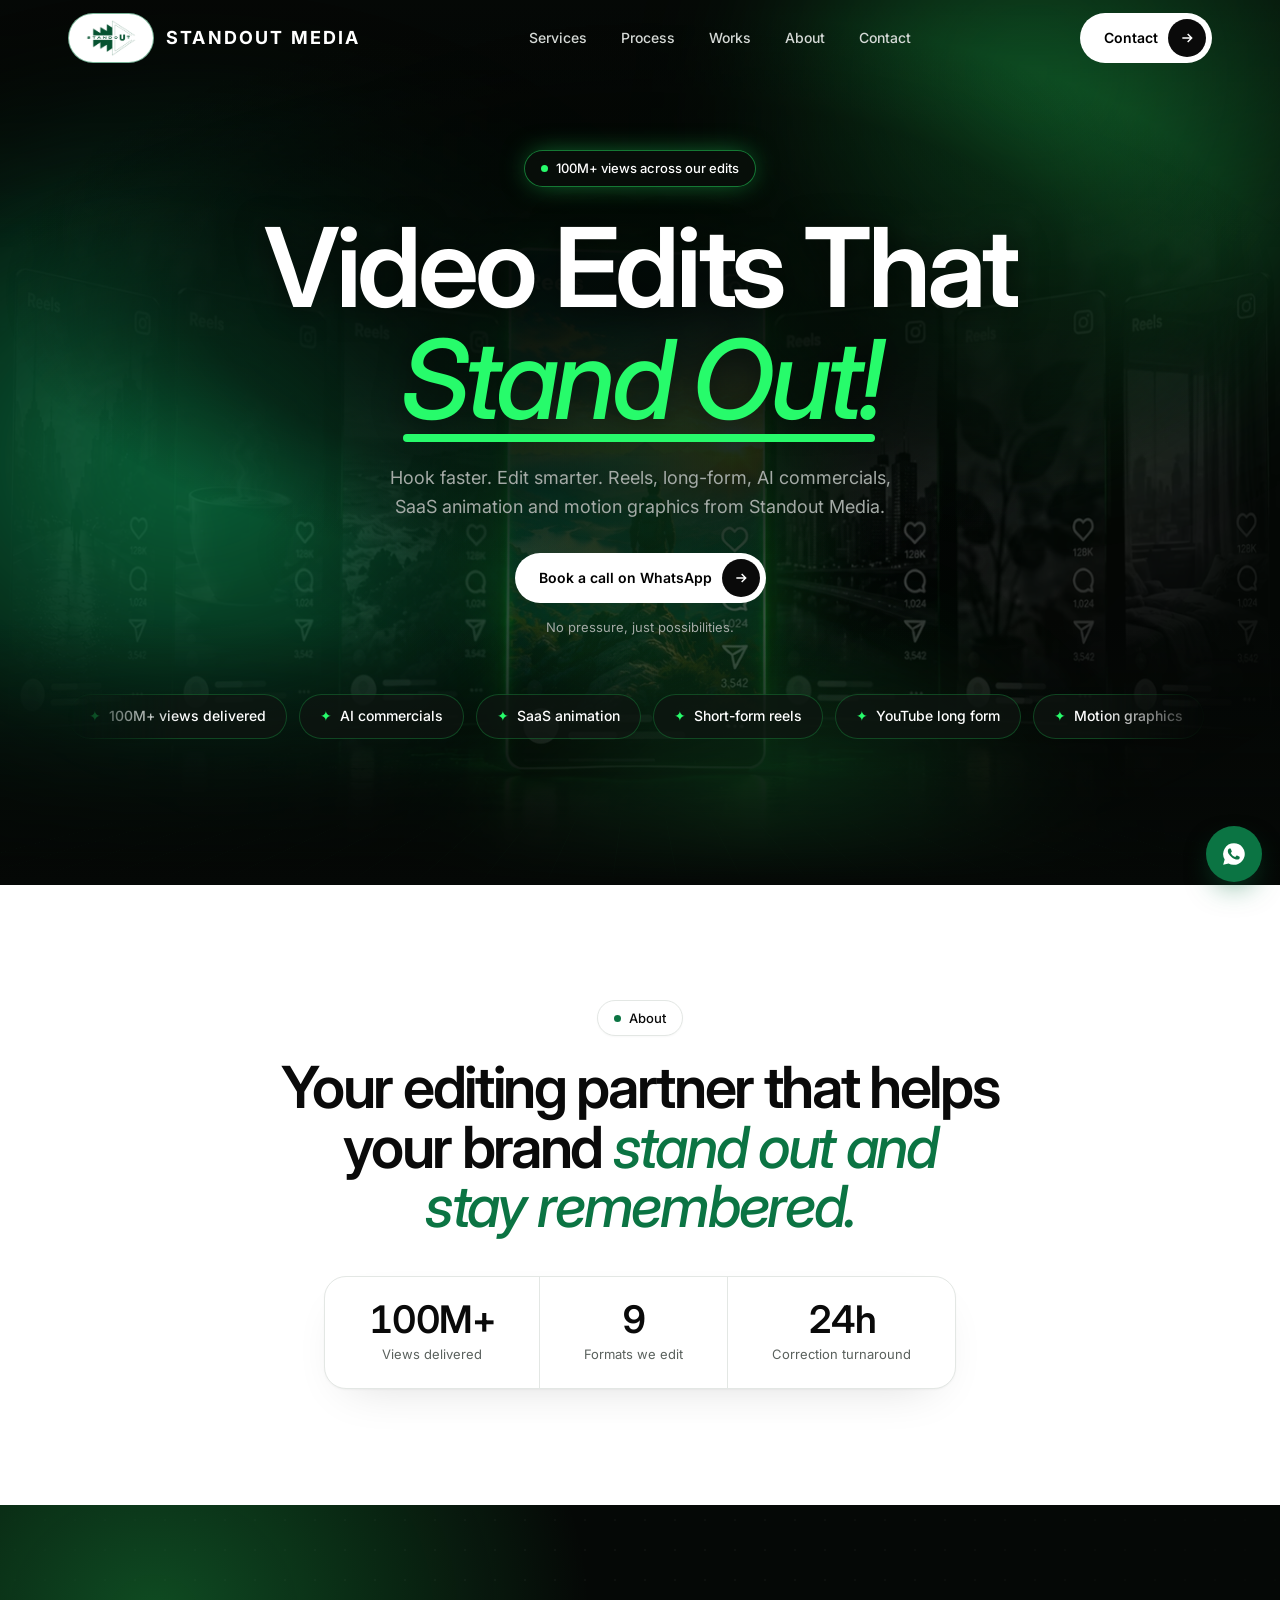
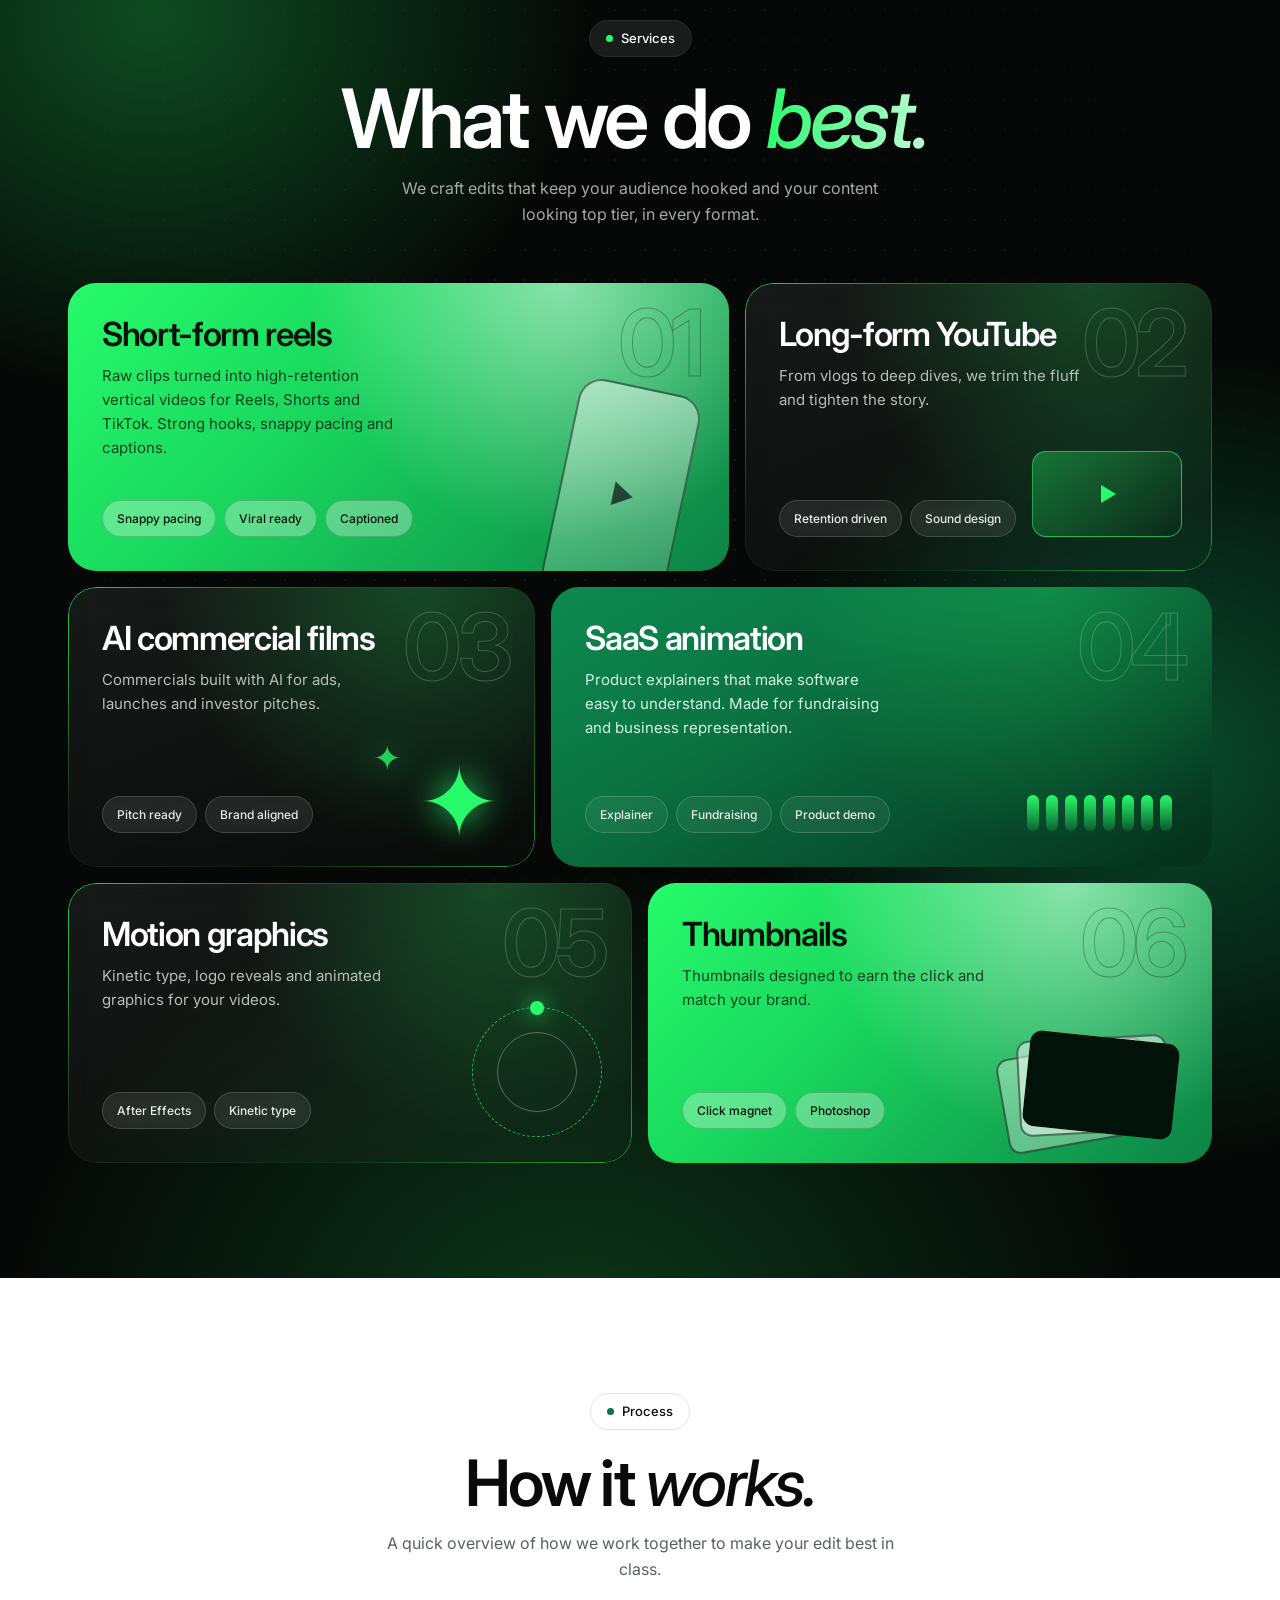
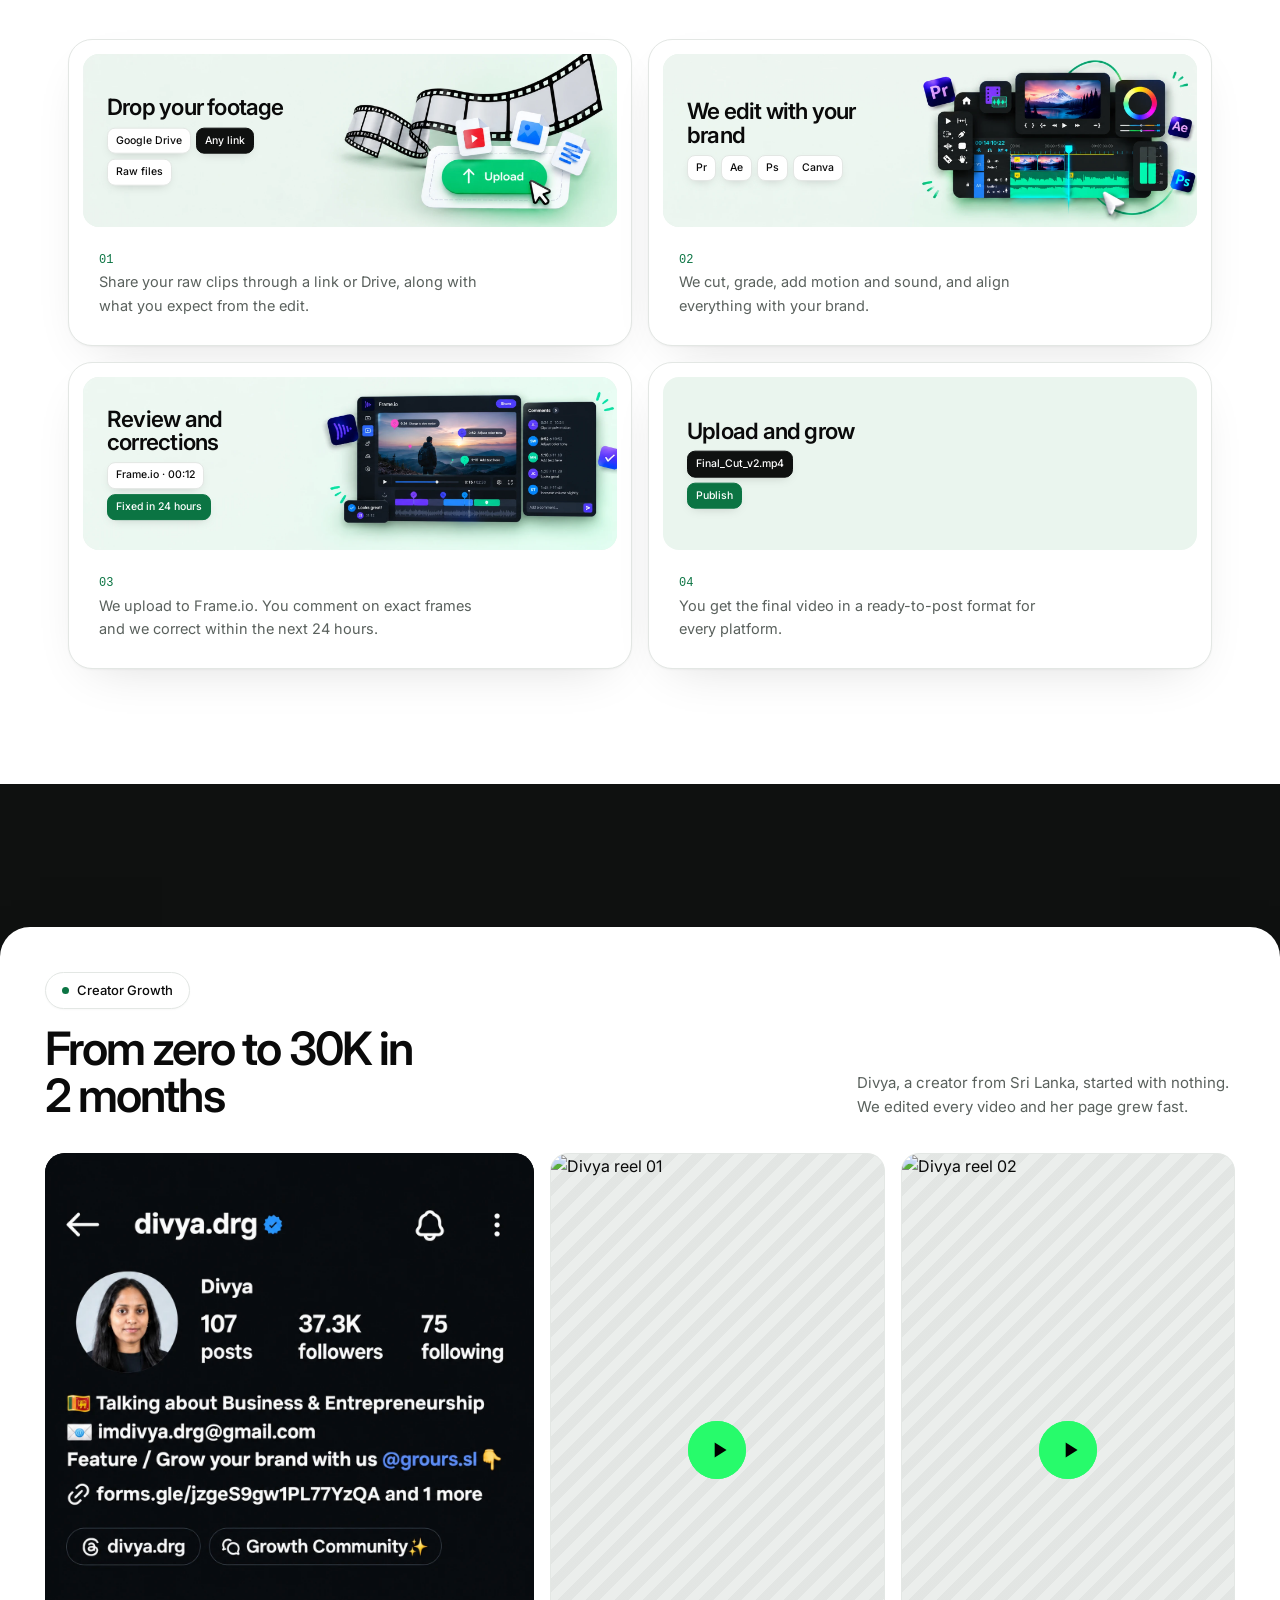
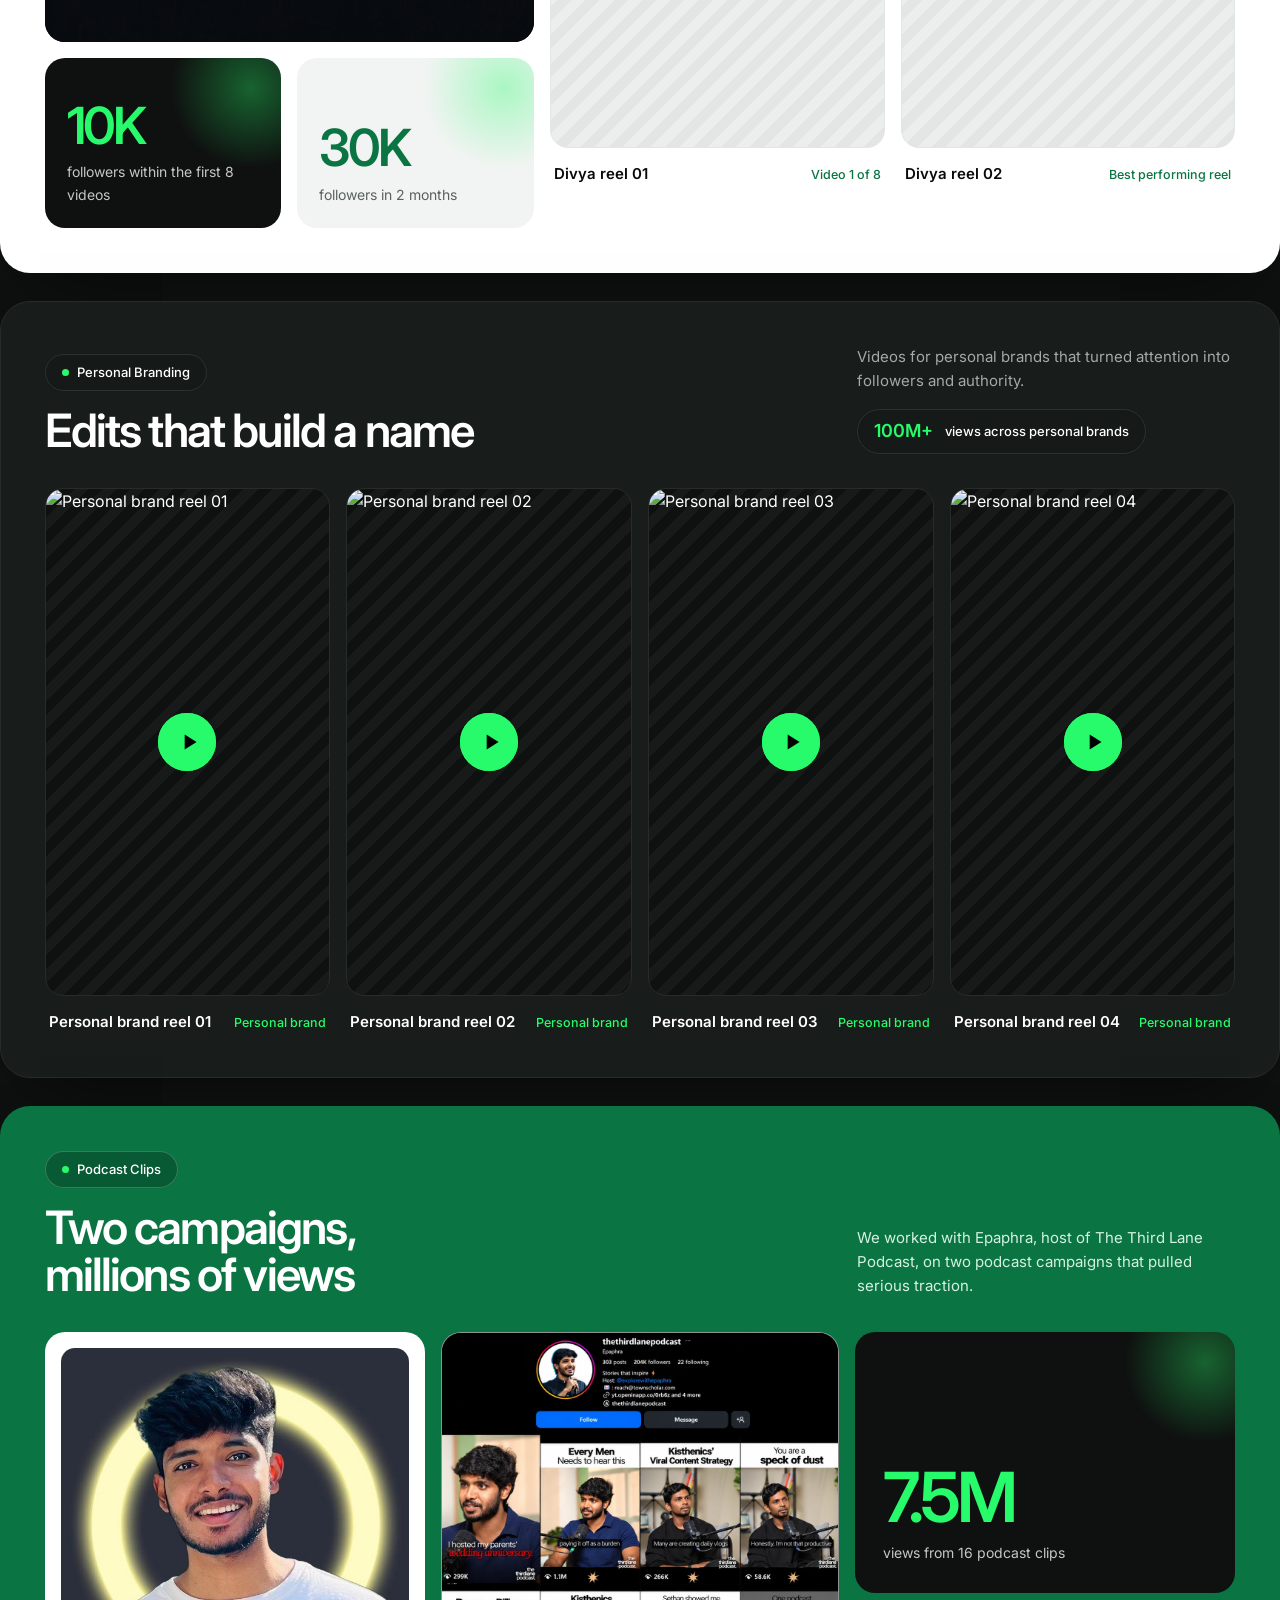
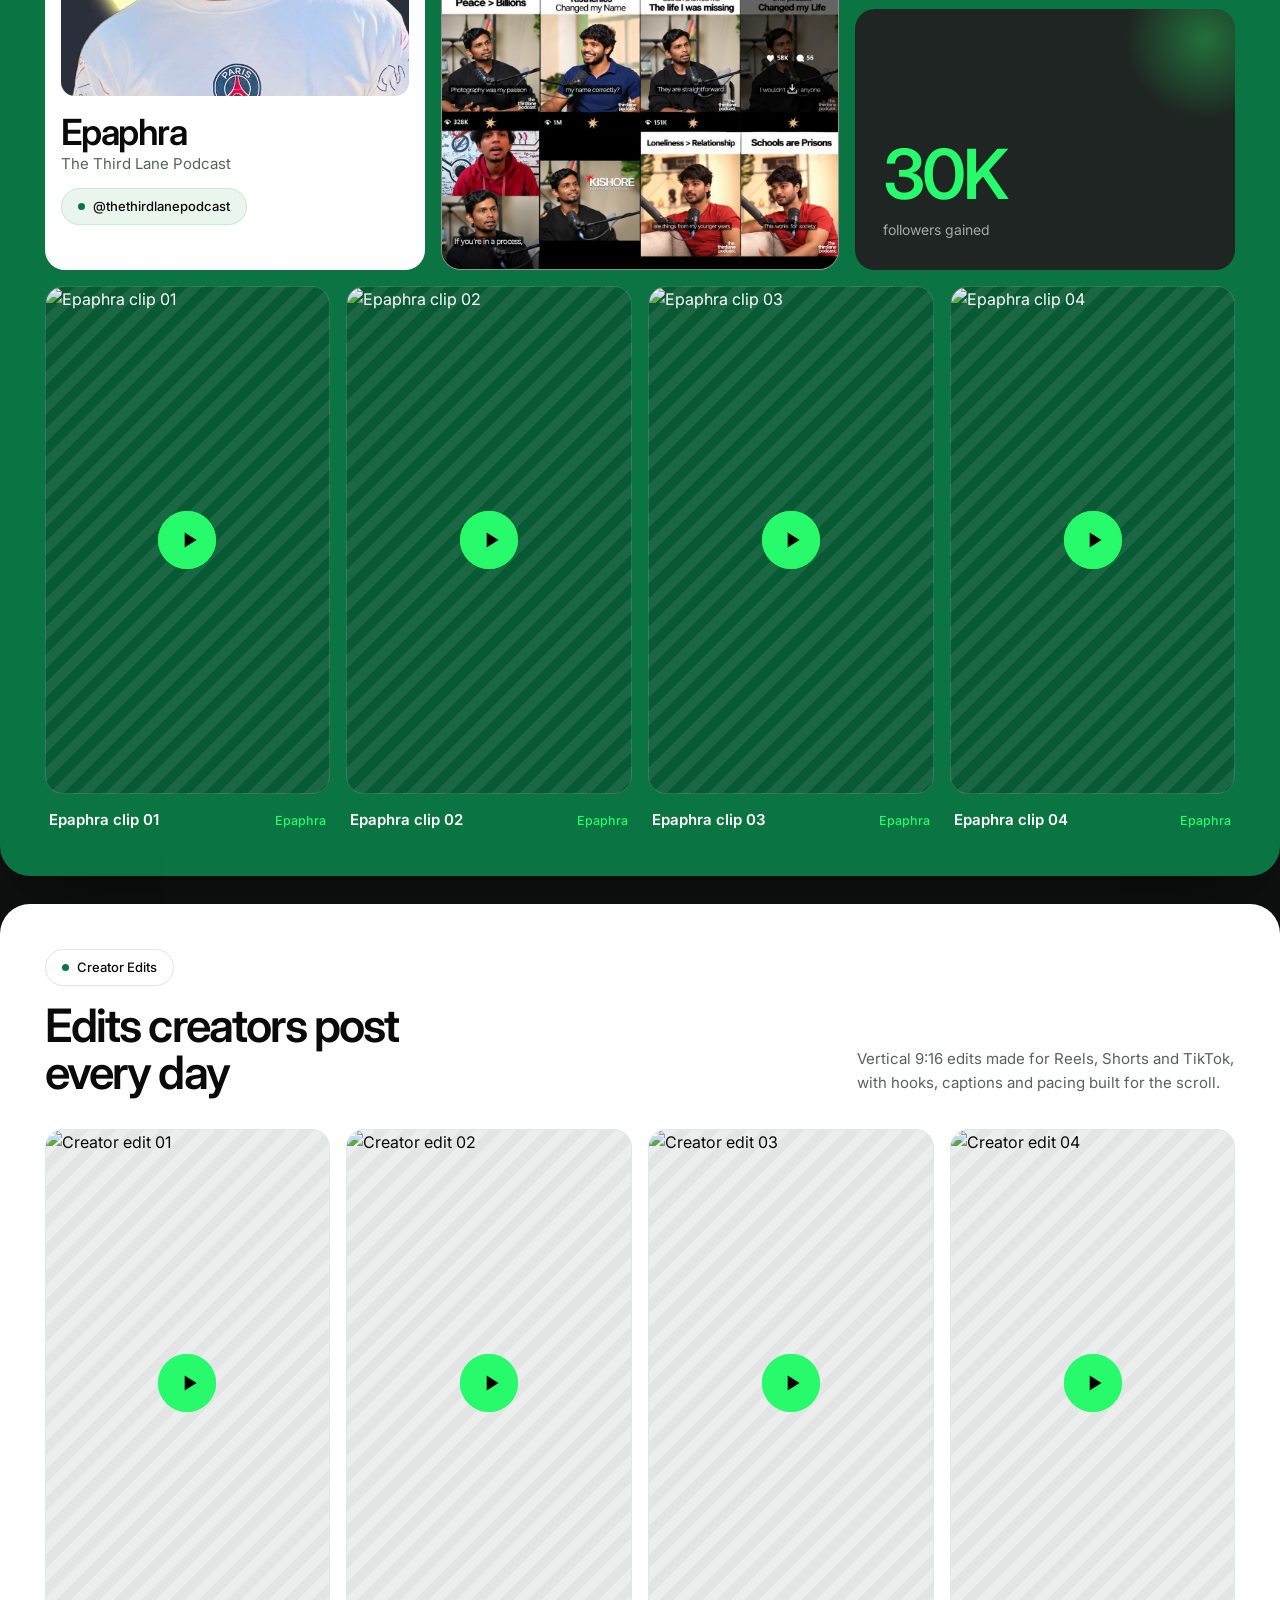
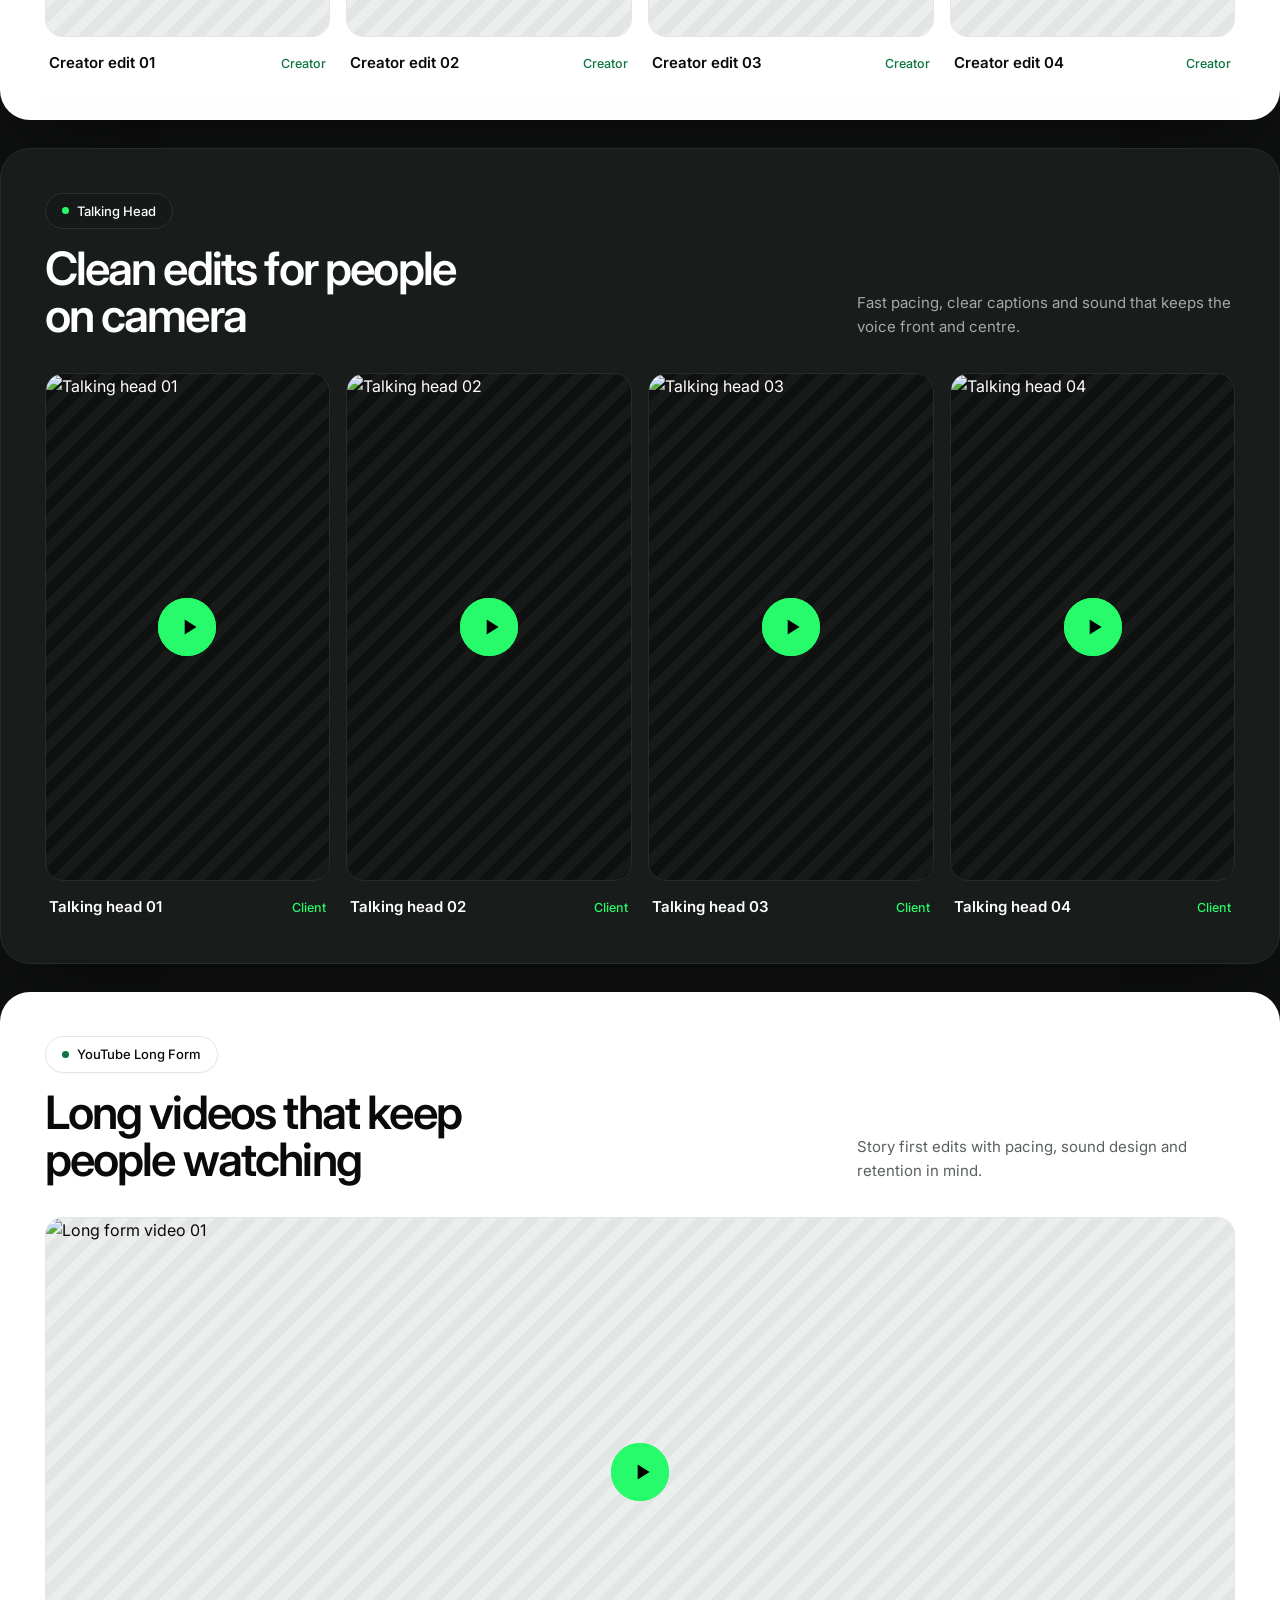
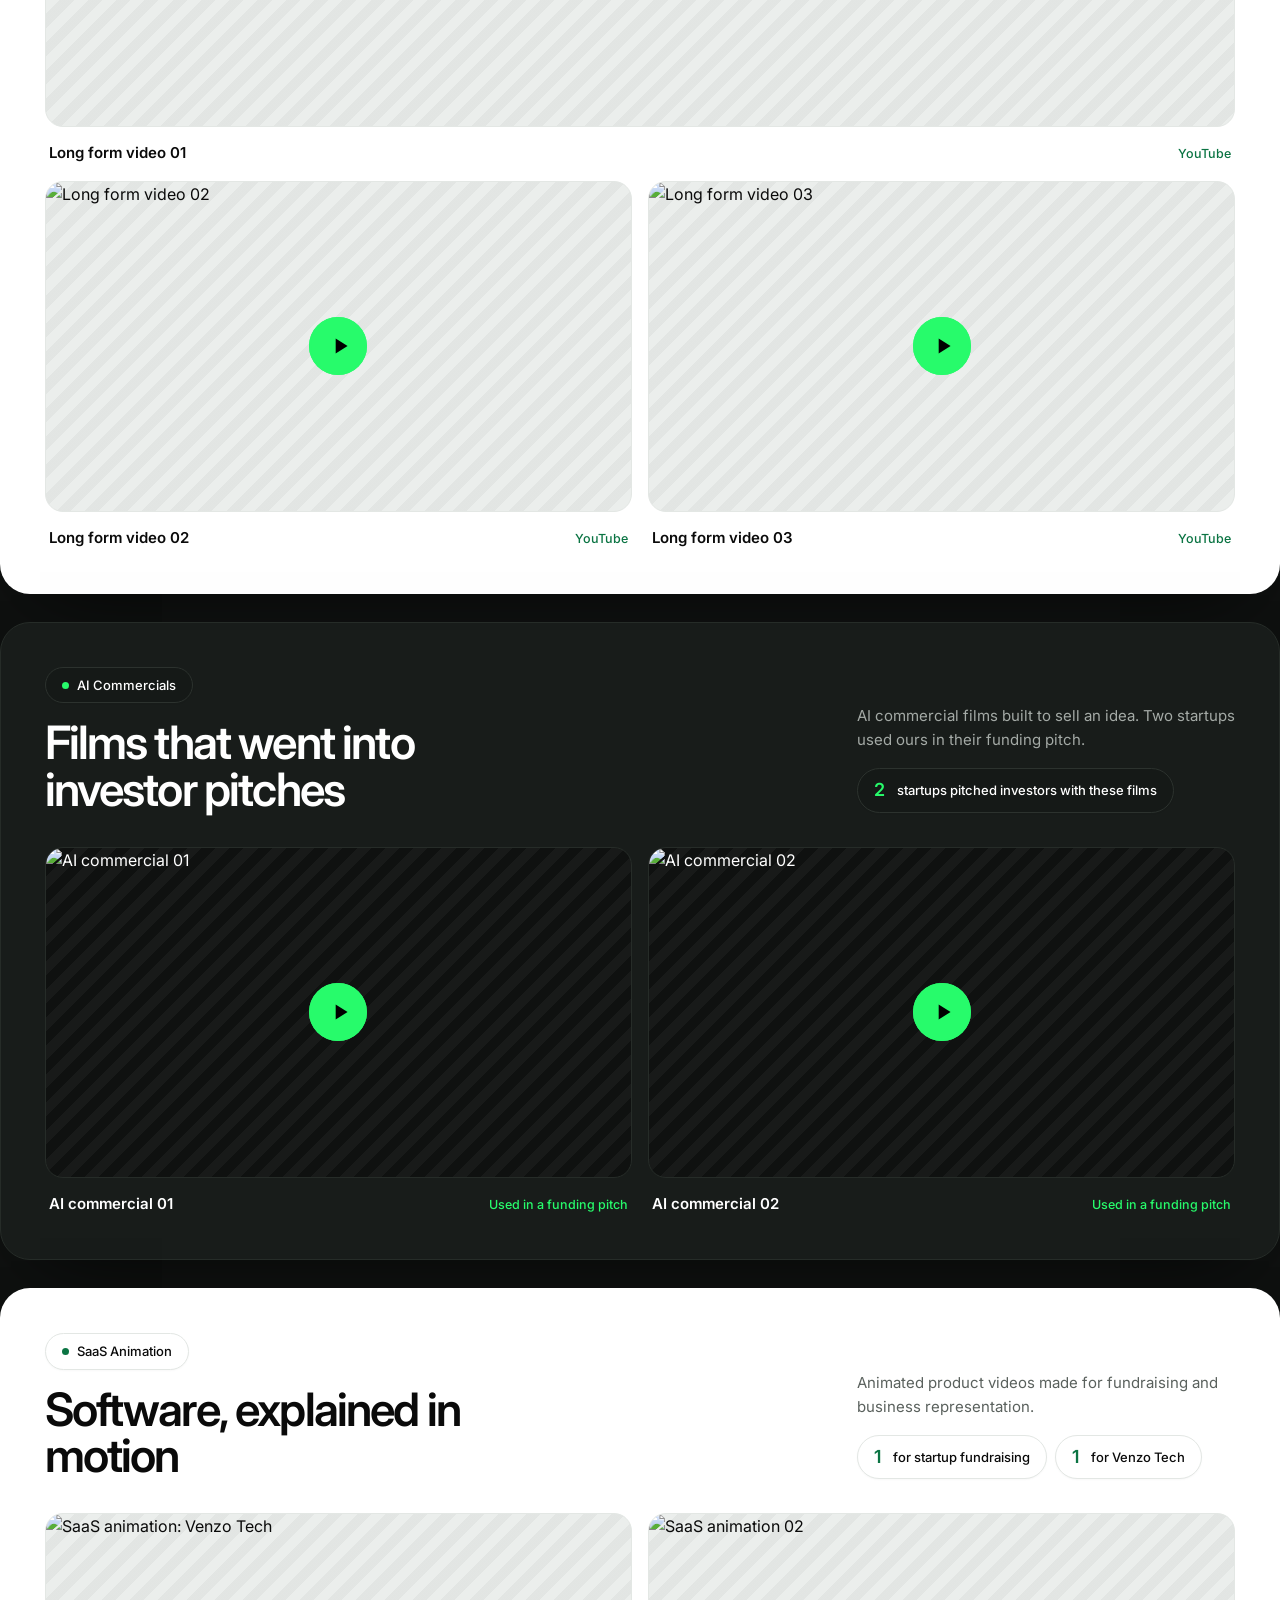
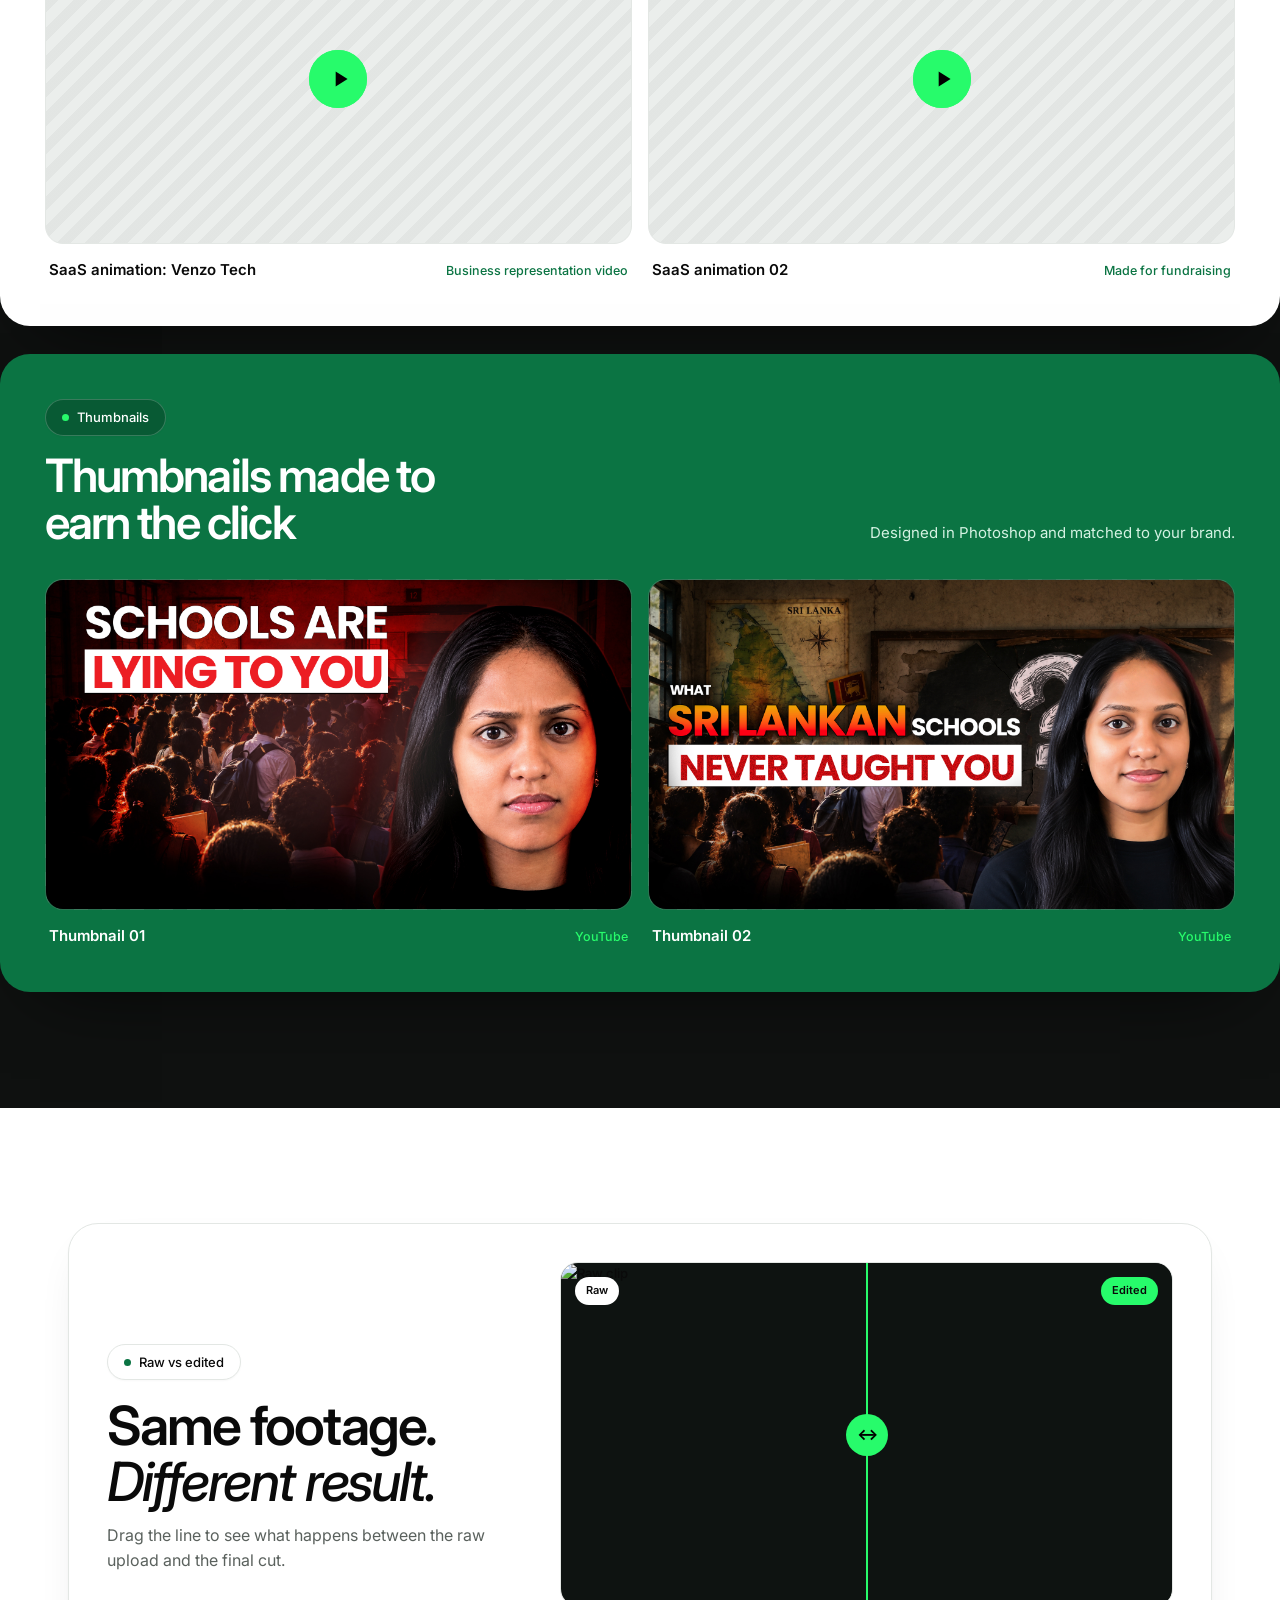
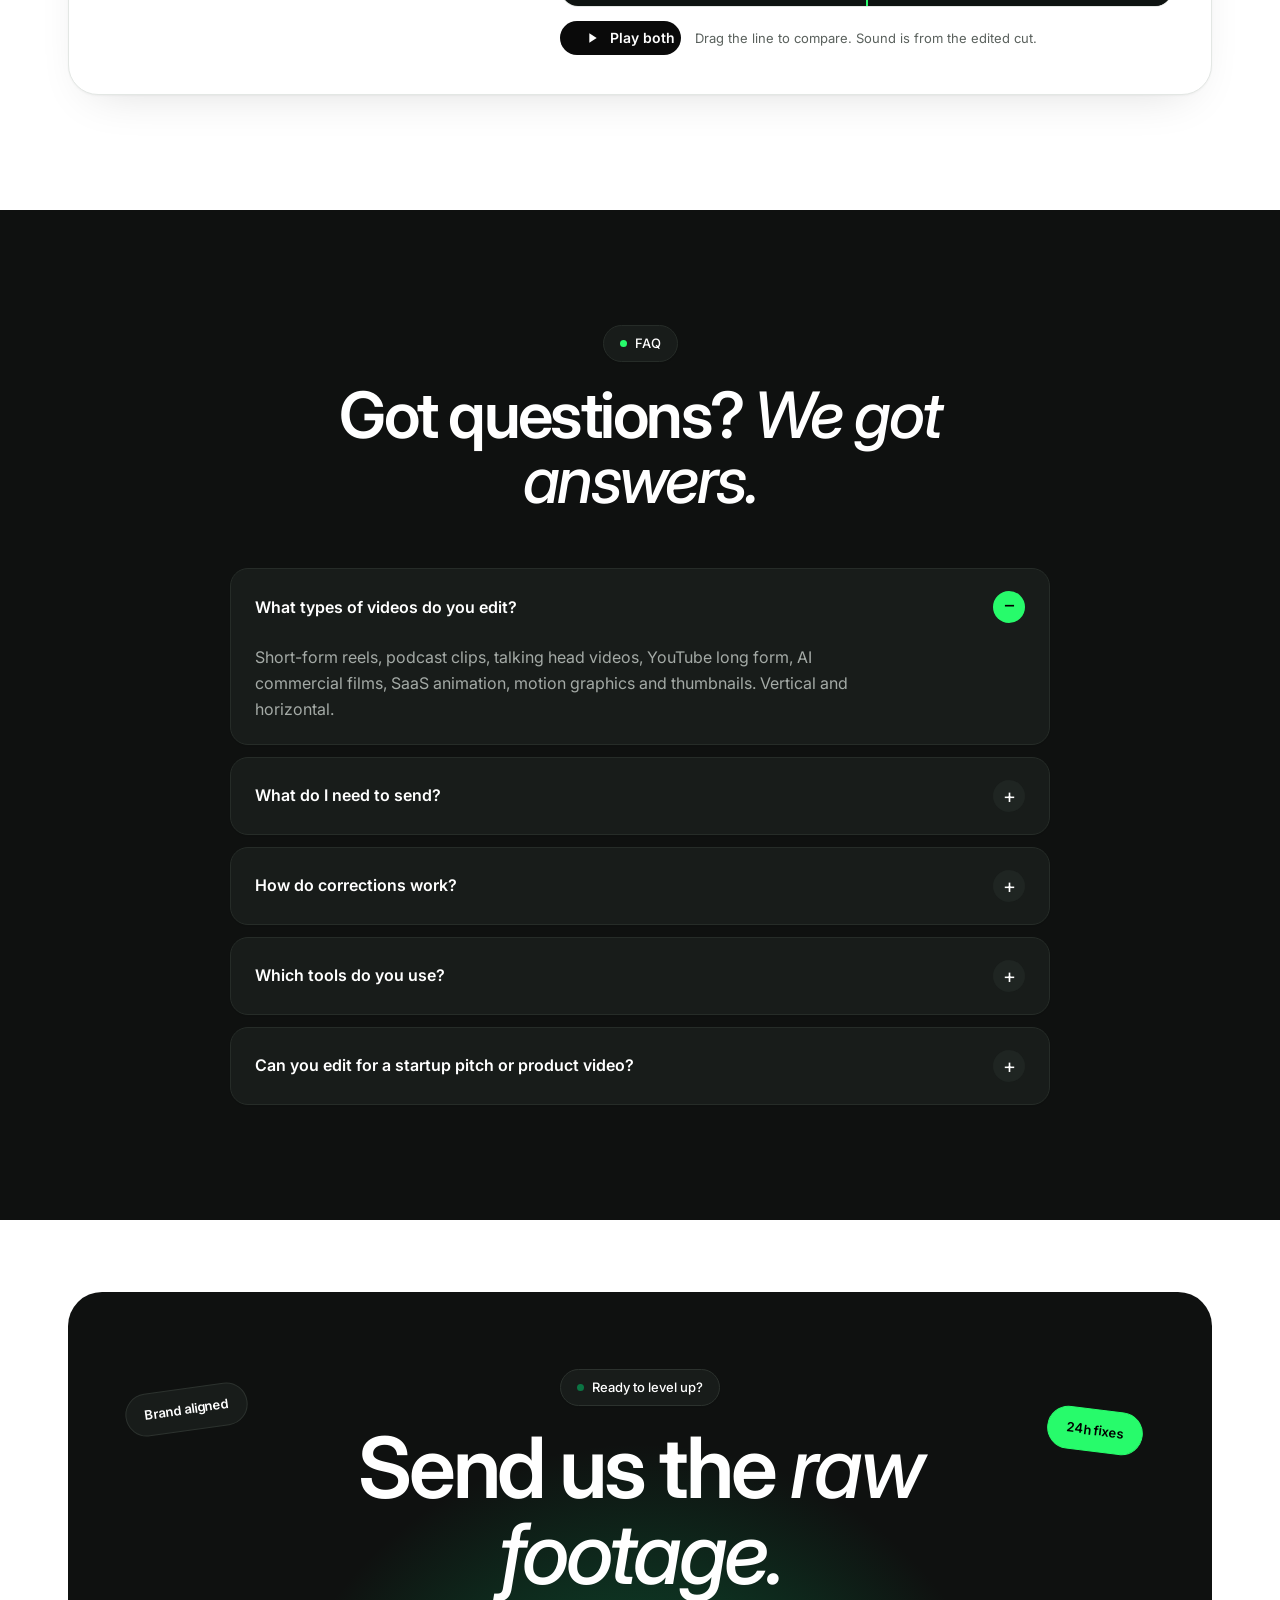
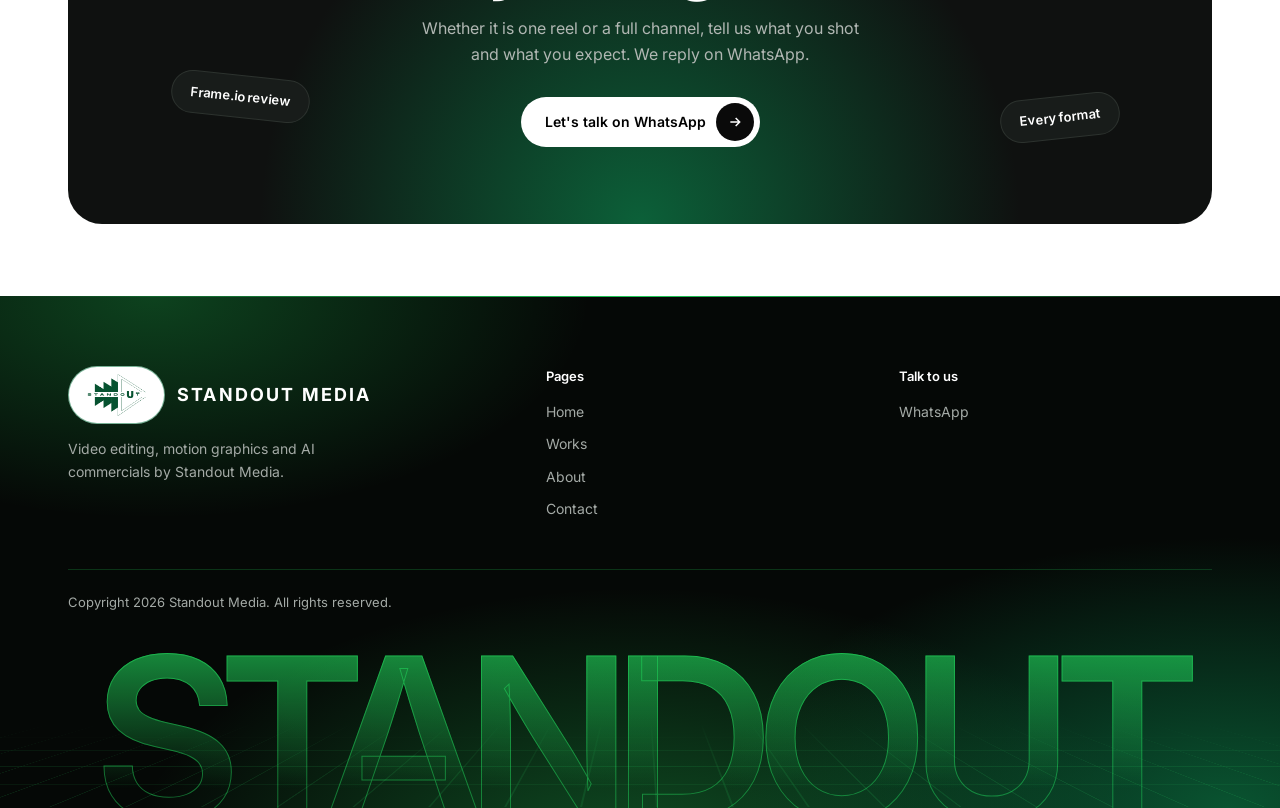
==== commit 52583a44: "Add Standout Media wordmark beside the logo in nav and footer Co-Authored-By: Claude Sonnet 5.5 <nor" ====
--- a/index.html
+++ b/index.html
@@ -12,12 +12,12 @@
 <meta property="og:site_name" content="Standout Media" />
 <meta property="og:title" content="Standout Media Editing | Video Editing Portfolio" />
 <meta property="og:description" content="Short-form, long-form, AI commercials, SaaS animation and motion graphics. The editing portfolio of Standout Media." />
-<meta property="og:url" content="https://YOUR-DOMAIN.vercel.app/" />
-<meta property="og:image" content="https://YOUR-DOMAIN.vercel.app/og-image.jpg" />
+<meta property="og:url" content="https://standout-media-portfolio.vercel.app/" />
+<meta property="og:image" content="https://standout-media-portfolio.vercel.app/og-image.jpg" />
 <meta property="og:image:width" content="1200" />
 <meta property="og:image:height" content="630" />
 <meta name="twitter:card" content="summary_large_image" />
-<meta name="twitter:image" content="https://YOUR-DOMAIN.vercel.app/og-image.jpg" />
+<meta name="twitter:image" content="https://standout-media-portfolio.vercel.app/og-image.jpg" />
 <link rel="preconnect" href="https://fonts.googleapis.com" />
 <link rel="preconnect" href="https://fonts.gstatic.com" crossorigin />
 <link href="https://fonts.googleapis.com/css2?family=Inter:wght@300;400;500;600;700&display=swap" rel="stylesheet" />
@@ -27,7 +27,7 @@
 <body>
 <header class="nav">
   <div class="wrap nav-in">
-    <a href="index.html" class="nav-logo"><img src="images/logo-green.png?v=2" alt="Standout Media" /></a>
+    <a href="index.html" class="nav-logo"><img src="images/logo-green.png?v=2" alt="Standout Media" /><span class="nav-logo-text">Standout Media</span></a>
     <nav class="nav-links">
       <a href="index.html#services">Services</a>
       <a href="index.html#process">Process</a>
@@ -153,7 +153,7 @@
 <footer class="foot dk">
   <div class="wrap">
     <div class="foot-in">
-      <div><img src="images/logo-green.png?v=2" alt="Standout Media" /><p>Video editing, motion graphics and AI commercials by Standout Media.</p></div>
+      <div><div class="foot-brand"><img src="images/logo-green.png?v=2" alt="Standout Media" /><span class="nav-logo-text">Standout Media</span></div><p>Video editing, motion graphics and AI commercials by Standout Media.</p></div>
       <div><h4>Pages</h4><ul><li><a href="index.html">Home</a></li><li><a href="index.html#works">Works</a></li><li><a href="about.html">About</a></li><li><a href="contact.html">Contact</a></li></ul></div>
       <div><h4>Talk to us</h4><ul><li><a data-wa>WhatsApp</a></li></ul></div>
     </div>
--- a/css/style.css
+++ b/css/style.css
@@ -699,3 +699,28 @@
 .btn:active { transform: scale(1.06); animation: none; box-shadow: 0 0 0 6px rgba(39,251,107,.35), 0 12px 32px -8px rgba(39,251,107,.8); }
 .btn:active .ar { transform: rotate(-45deg); background: var(--electric); }
 @media (max-width: 700px) { .hero .btn { animation: ping 2.8s ease-out infinite; } .hero .btn:active { animation: none; } }
+
+/* CTA card: keep a gap under the dark FAQ section so the two dark blocks don't merge */
+#faq + .sec { padding-top: 28px !important; }
+
+/* Hero CTA and top-right Contact: same press / hover animation as the "Send us the raw footage" button, no pulsing glow */
+.hero .btn { animation: none; }
+@media (hover: hover) { .hero .btn:hover, .nav-btn:hover { background: var(--electric); color: #000; } }
+
+/* Arrow circle stays dark on hover/press (like the raw-footage button); only the arrow turns */
+.btn:active .ar { background: var(--btn-arbg); }
+.btn.light:active .ar { background: var(--ink); }
+@media (hover: hover) { .hero .btn:hover .ar, .nav-btn:hover .ar { background: var(--btn-arbg); color: var(--btn-arfg); } }
+
+/* Hero CTA keeps its pulsing glow (desktop and mobile); pressing still pops */
+.hero .btn { animation: ping 2.8s ease-out infinite; }
+.hero .btn:active { animation: none; }
+
+/* CTA card: equal white space above and below */
+#faq + .sec { padding-top: clamp(36px, 6vw, 72px) !important; padding-bottom: clamp(36px, 6vw, 72px) !important; }
+
+/* Name beside the logo, same wordmark style as the main website */
+.nav-logo { display: flex; align-items: center; gap: 12px; }
+.nav-logo-text { font-family: var(--font-display); font-size: 18px; font-weight: 700; letter-spacing: .12em; text-transform: uppercase; color: #fff; white-space: nowrap; }
+.foot-brand { display: flex; align-items: center; gap: 12px; margin-bottom: 14px; }
+@media (max-width: 420px) { .nav-logo-text { font-size: 14px; letter-spacing: .1em; } .nav-logo { gap: 9px; } }
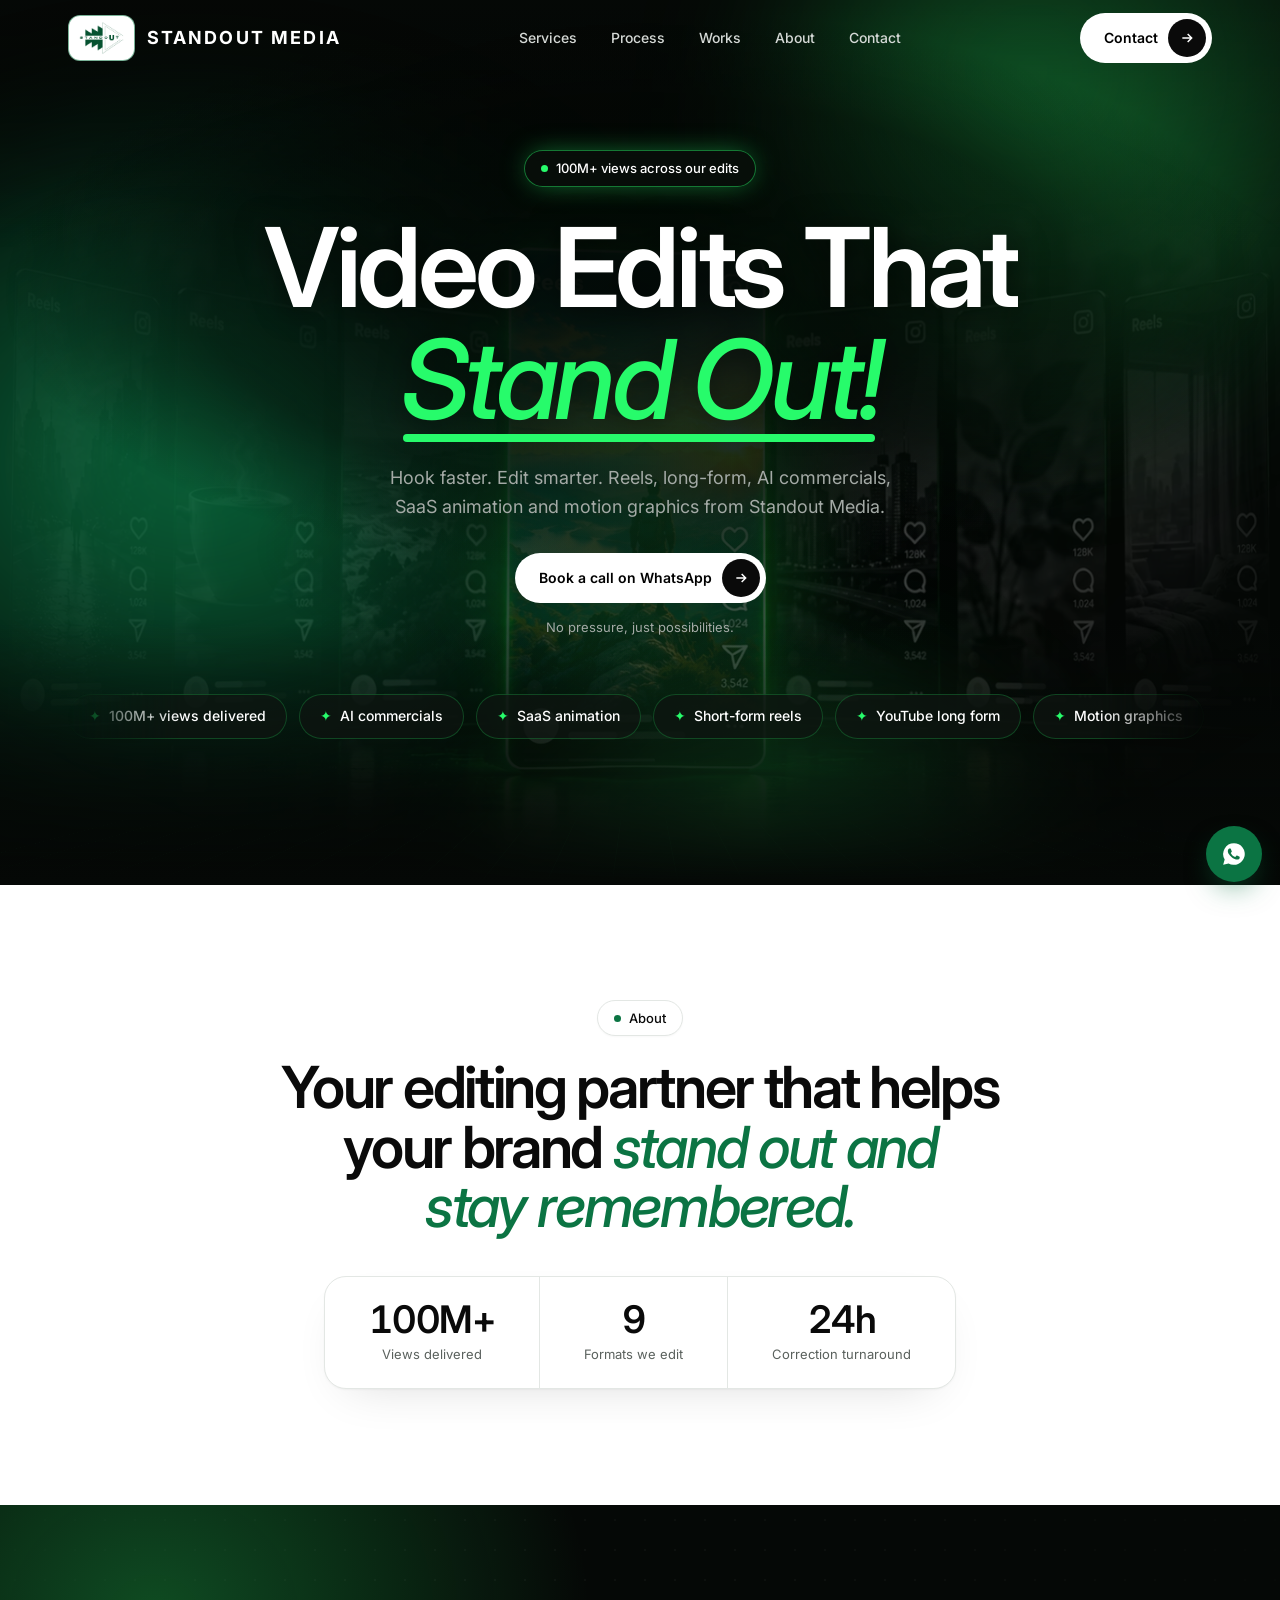
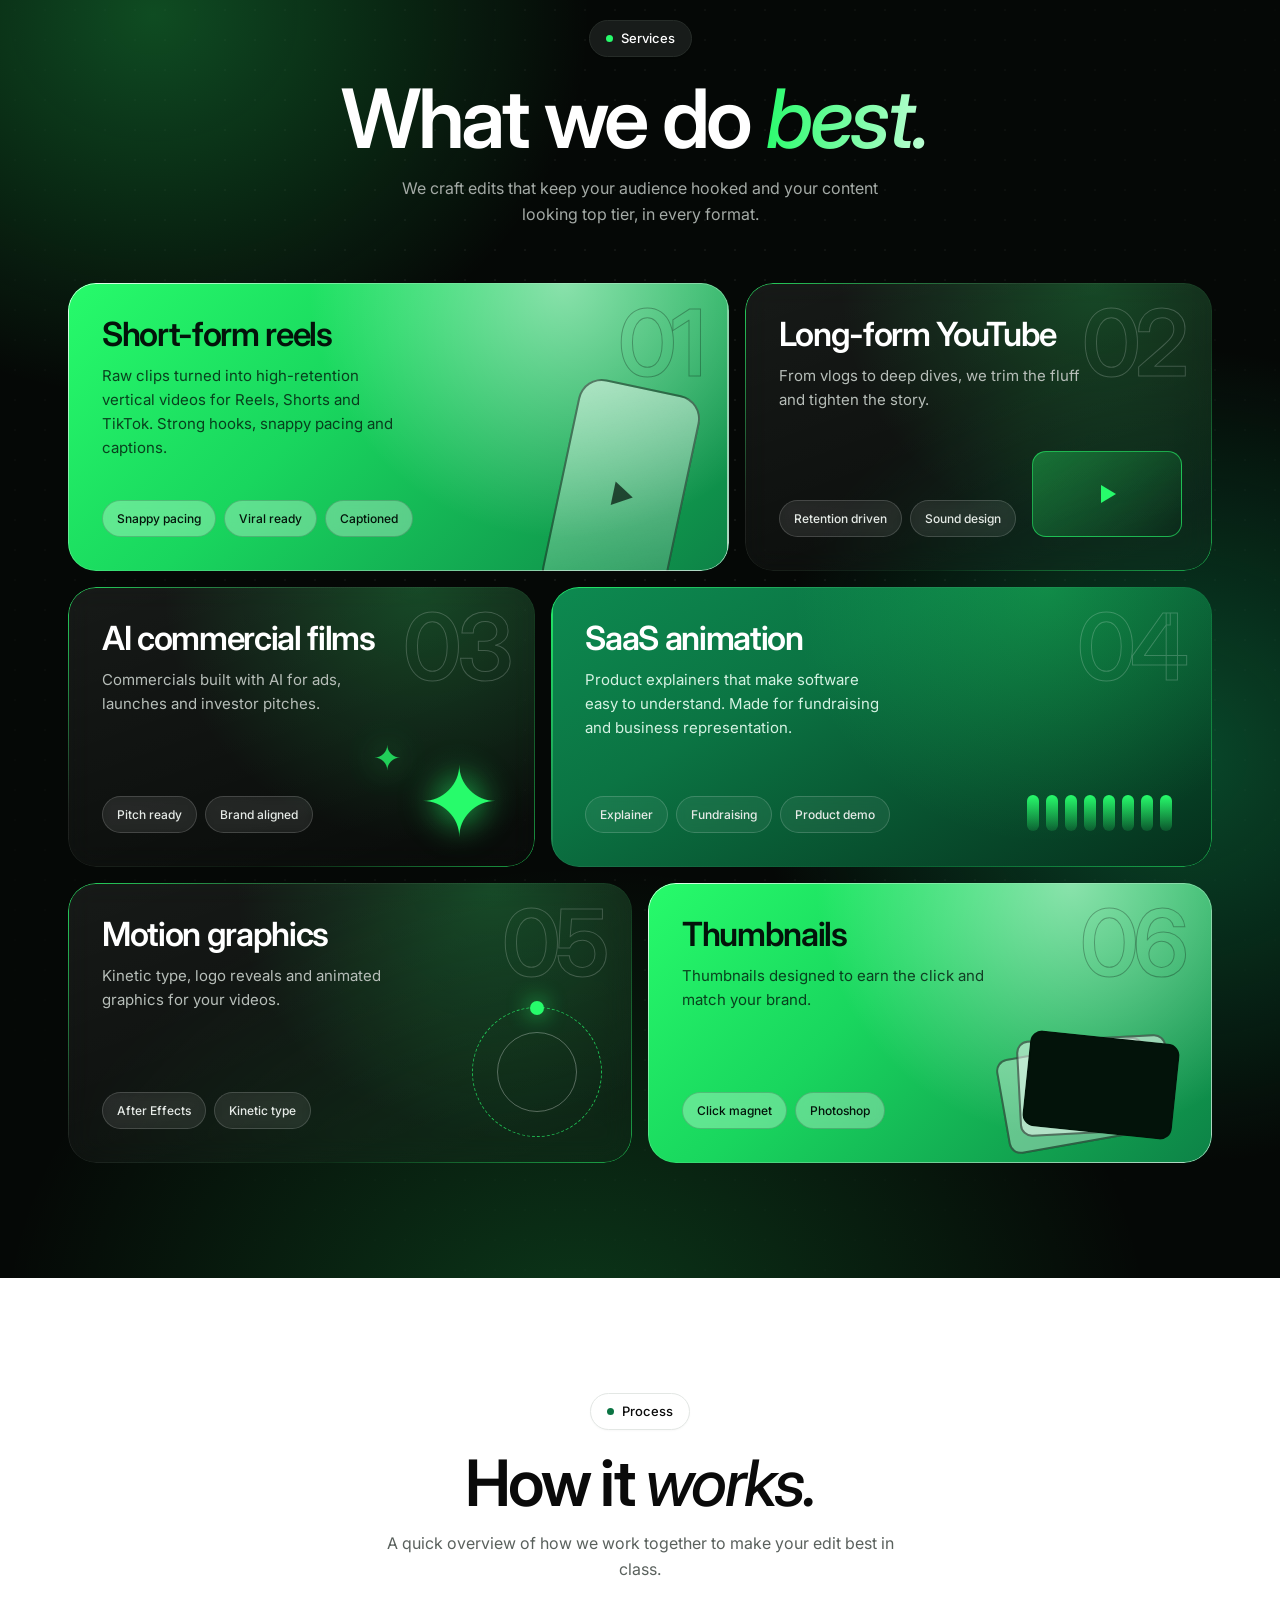
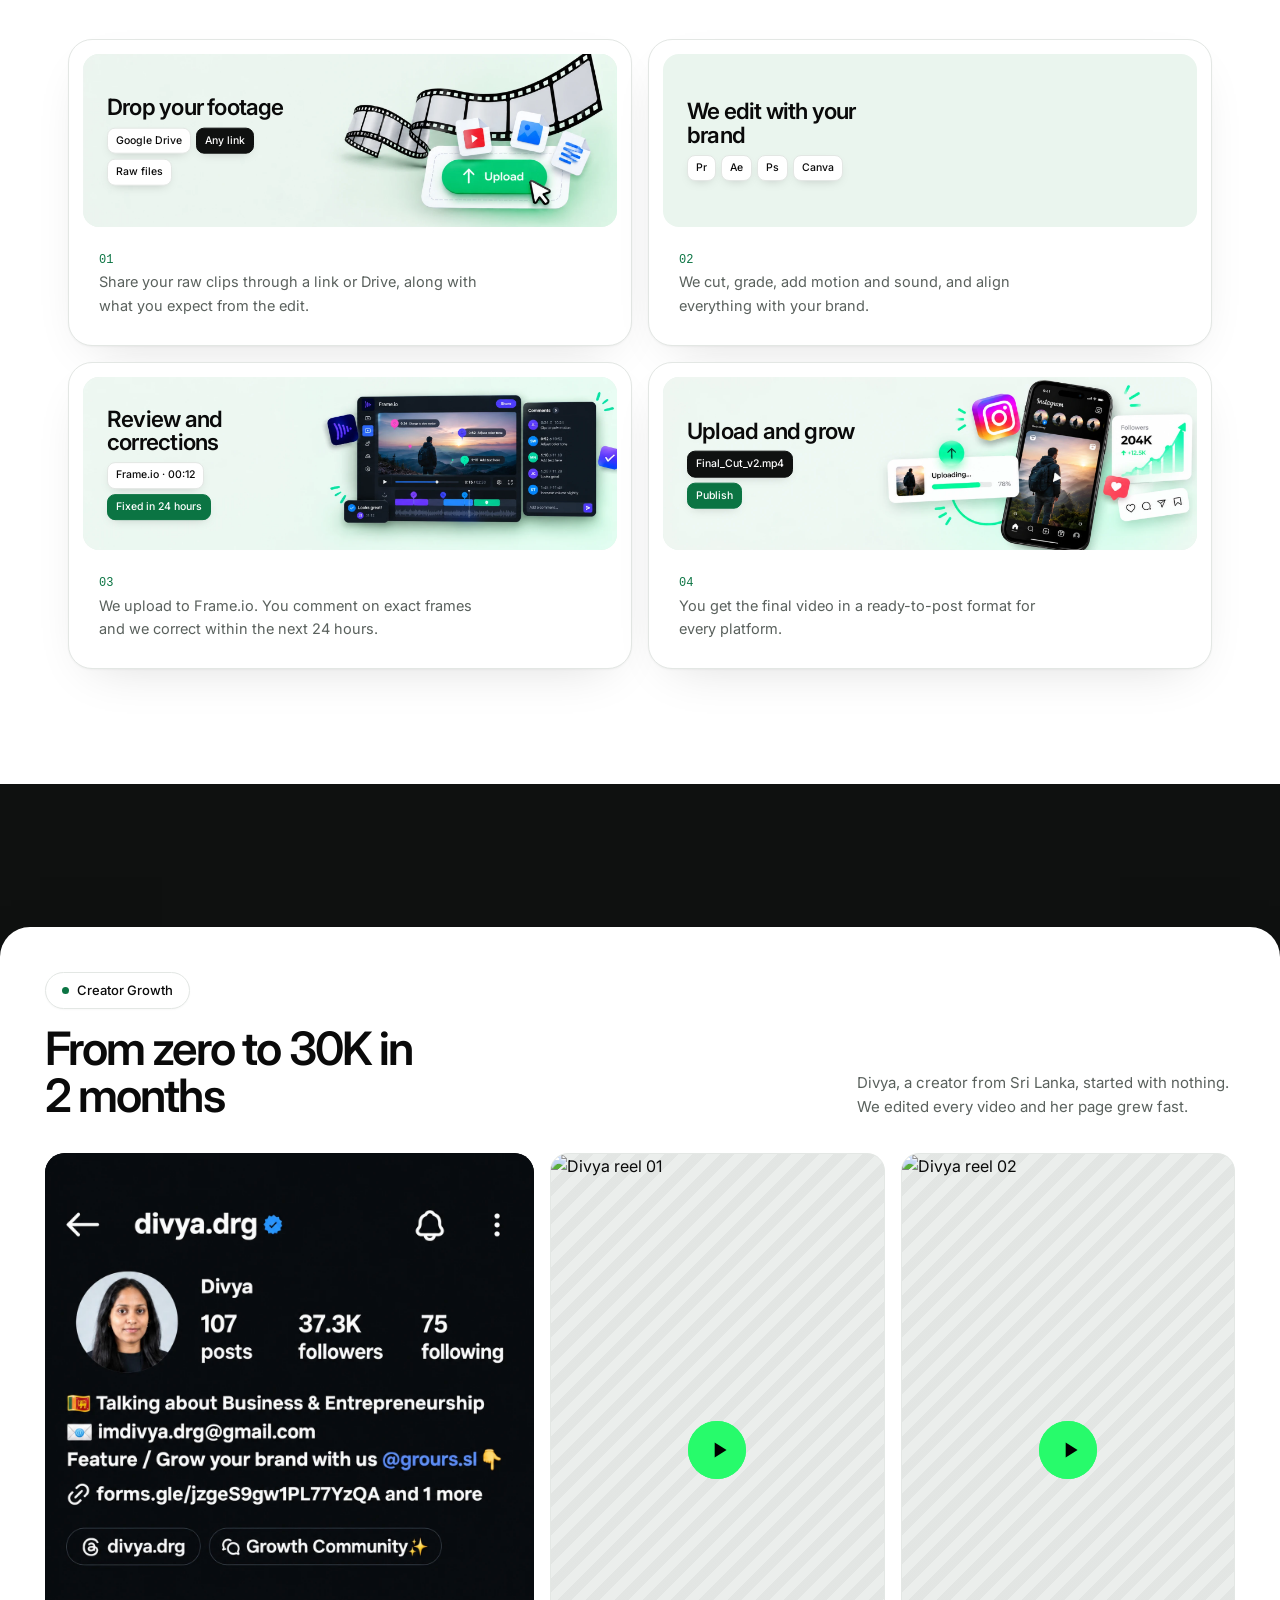
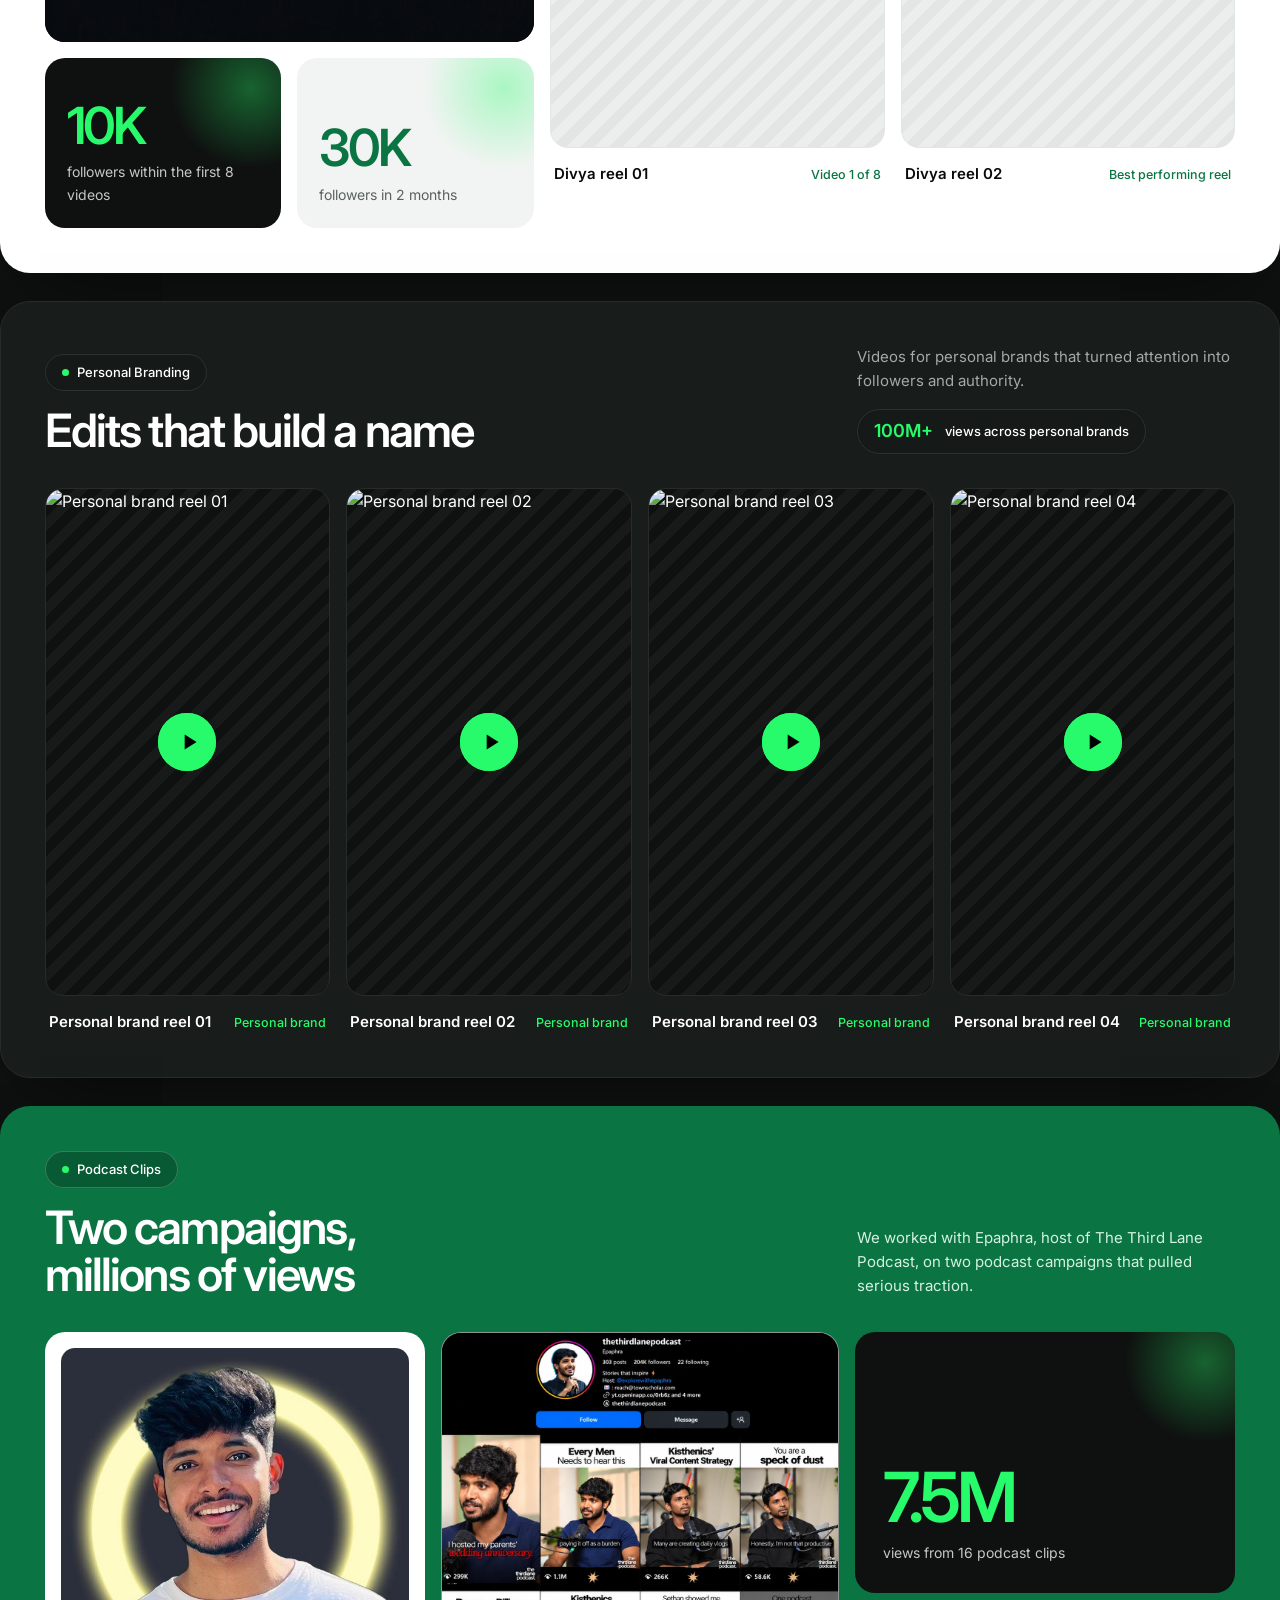
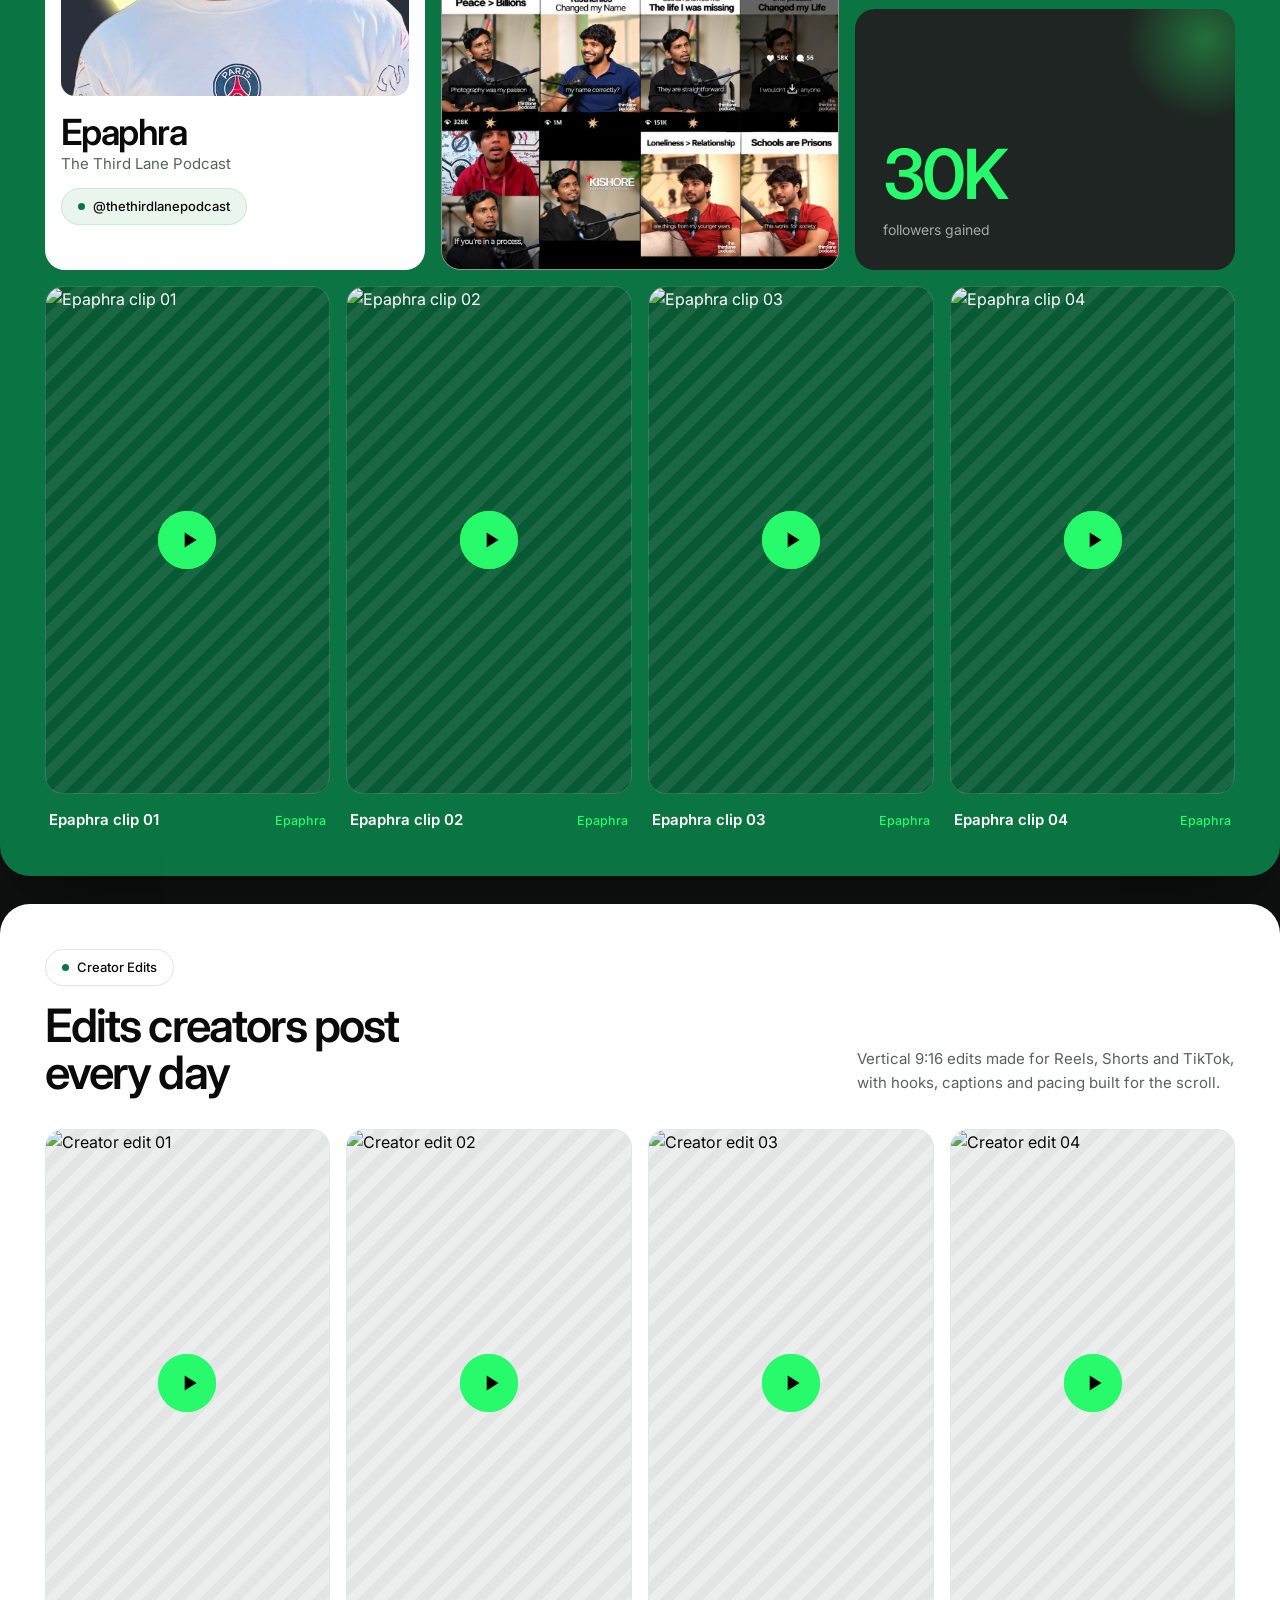
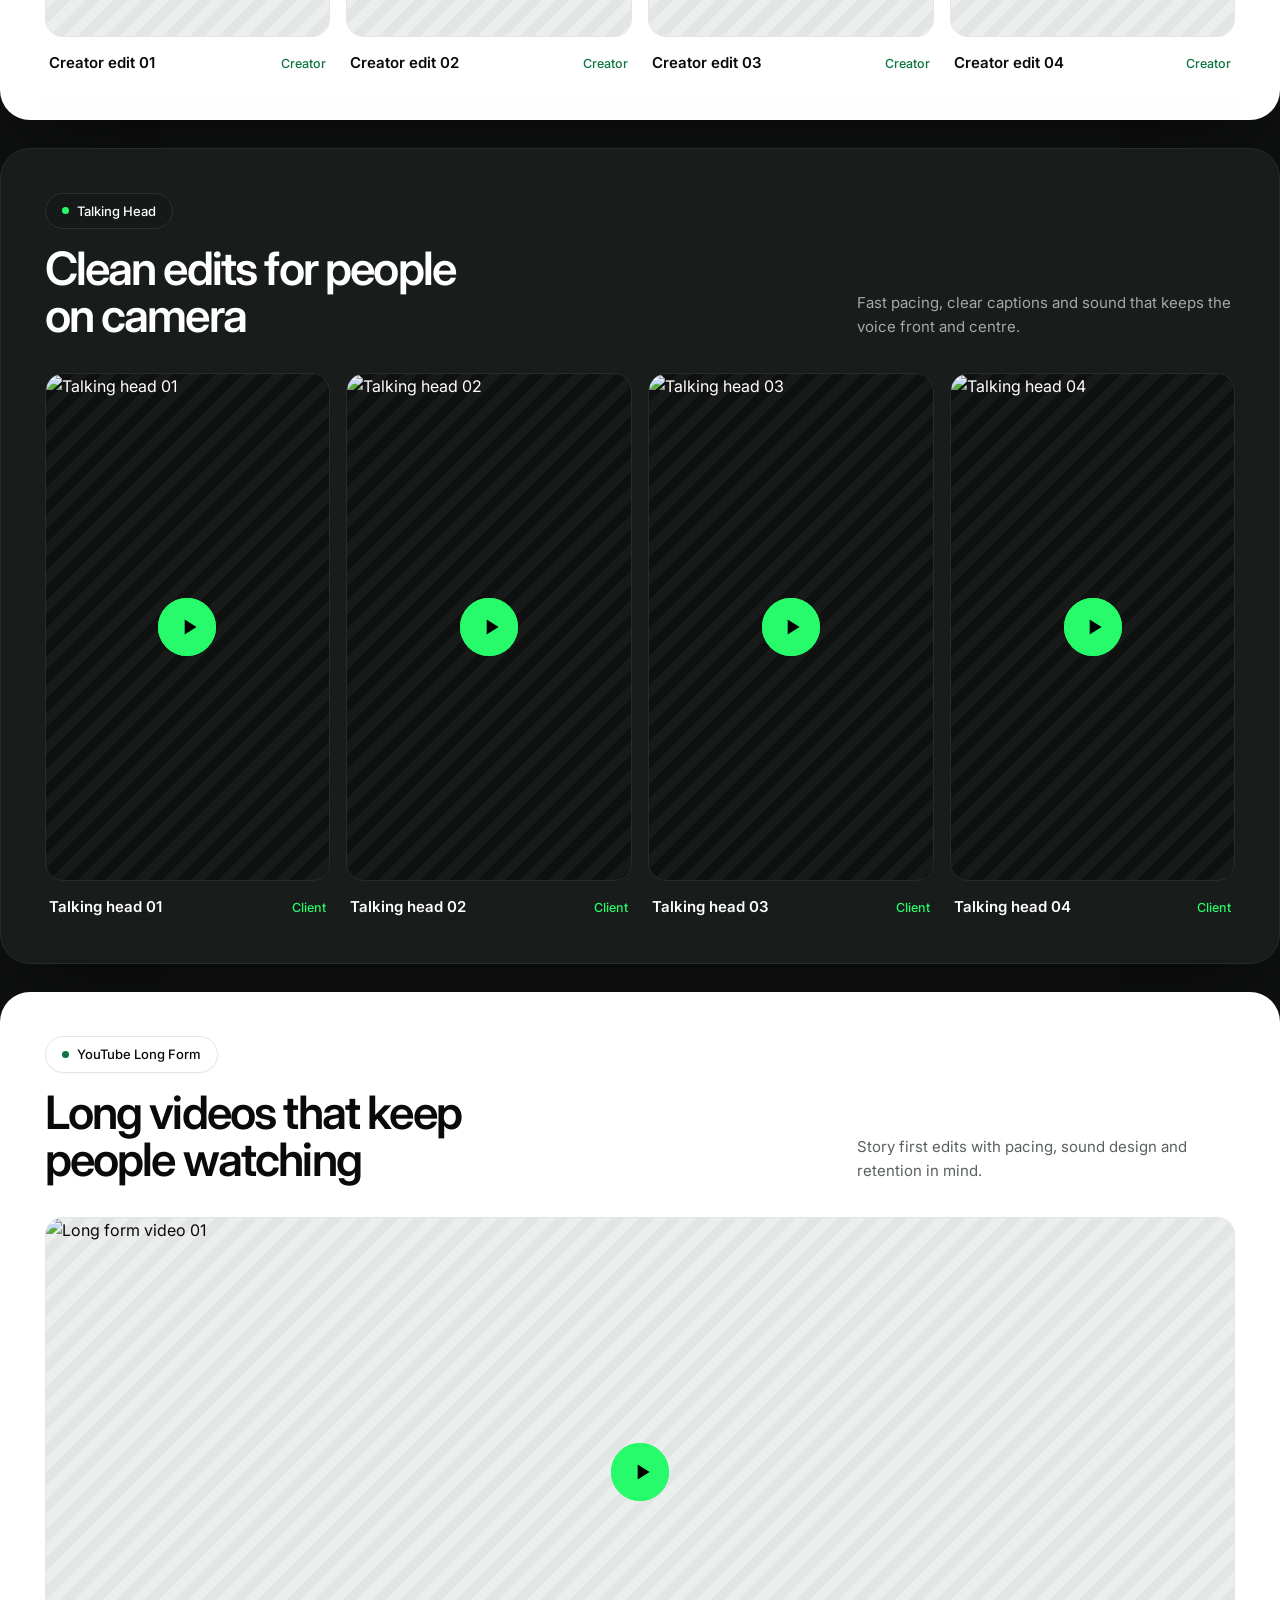
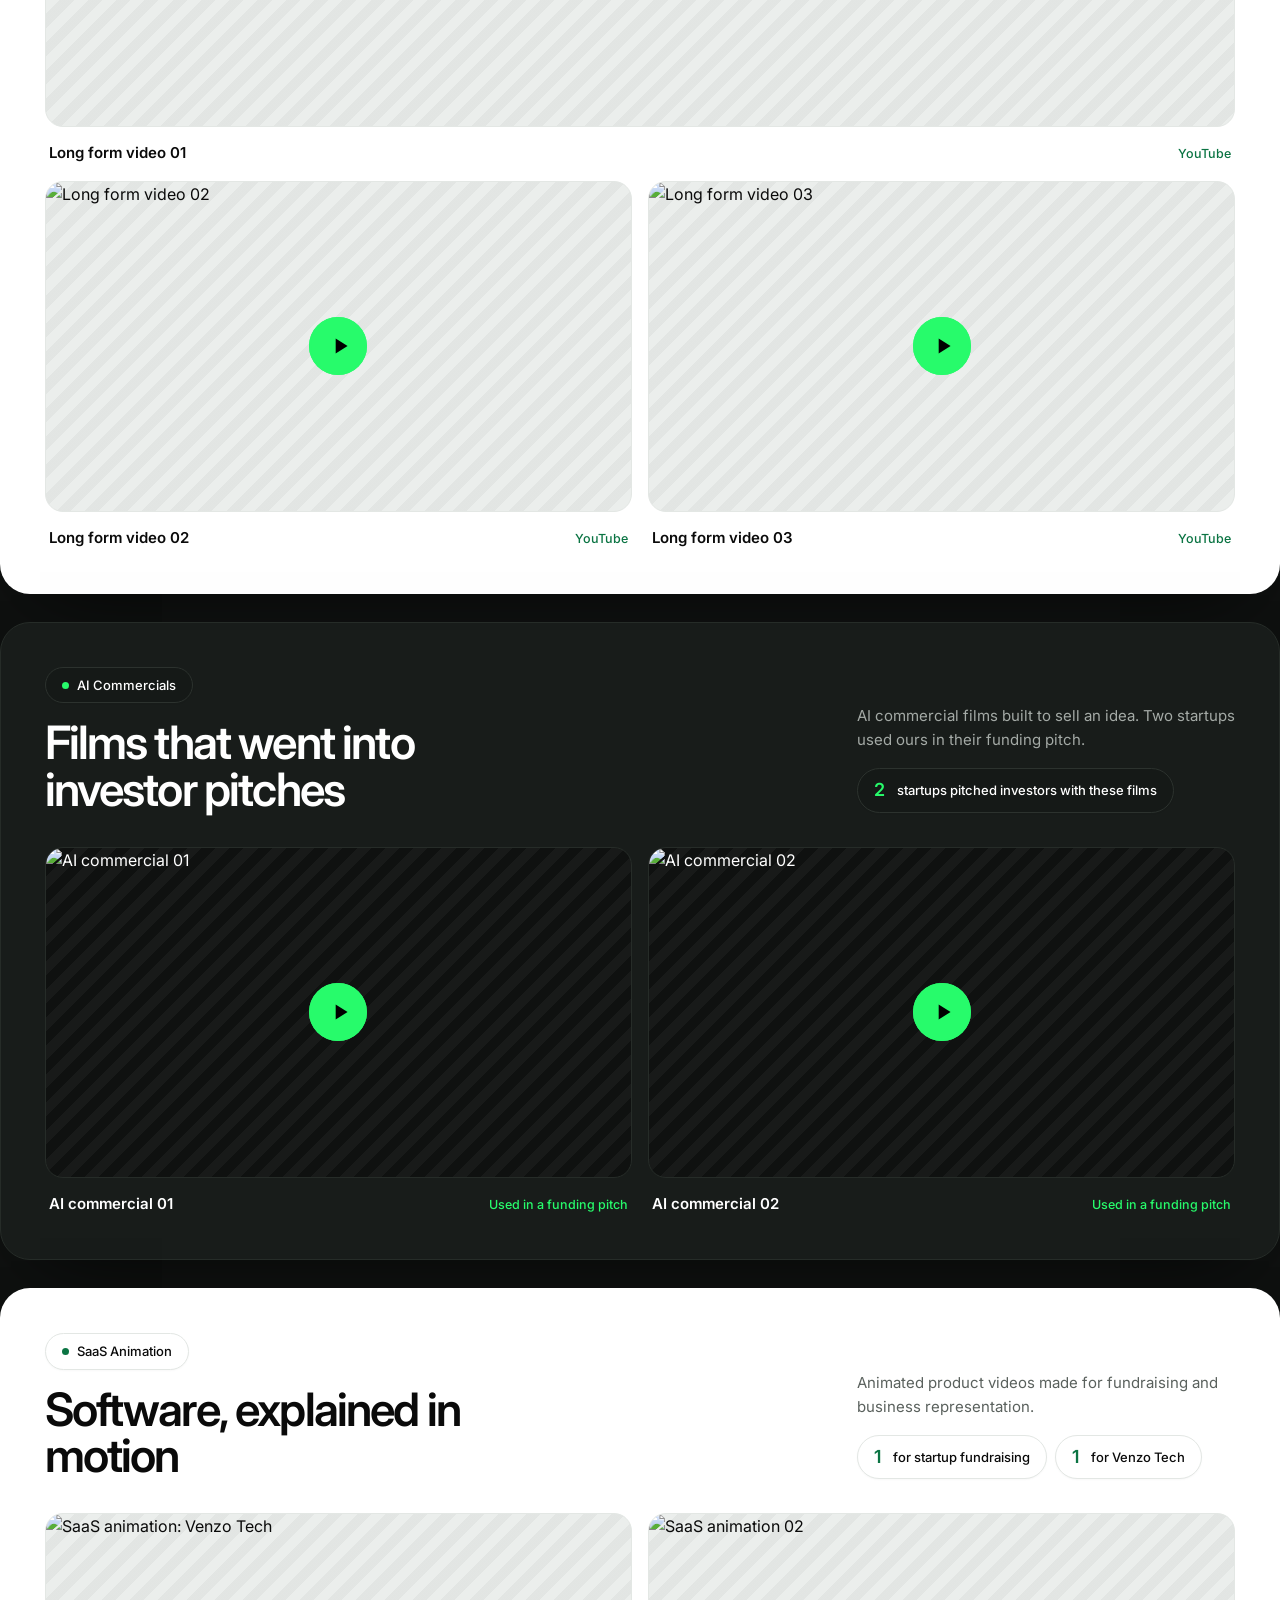
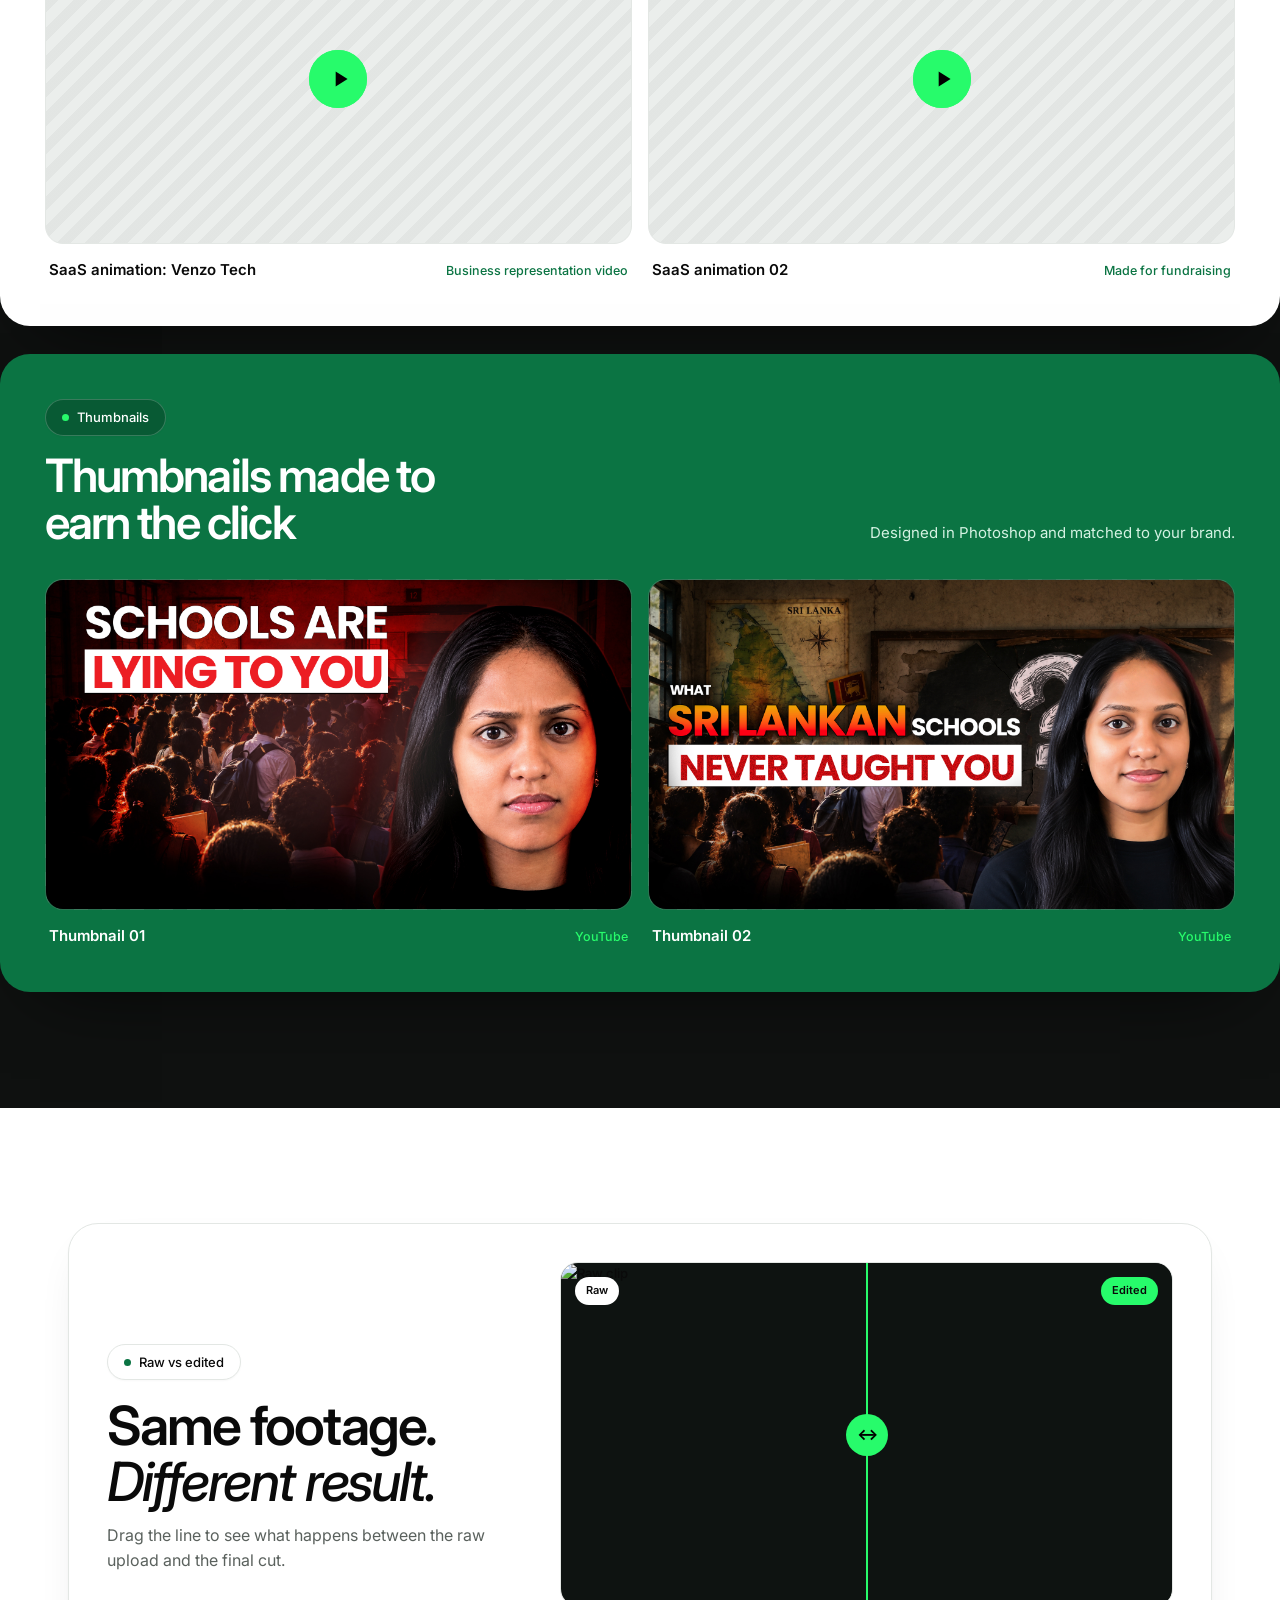
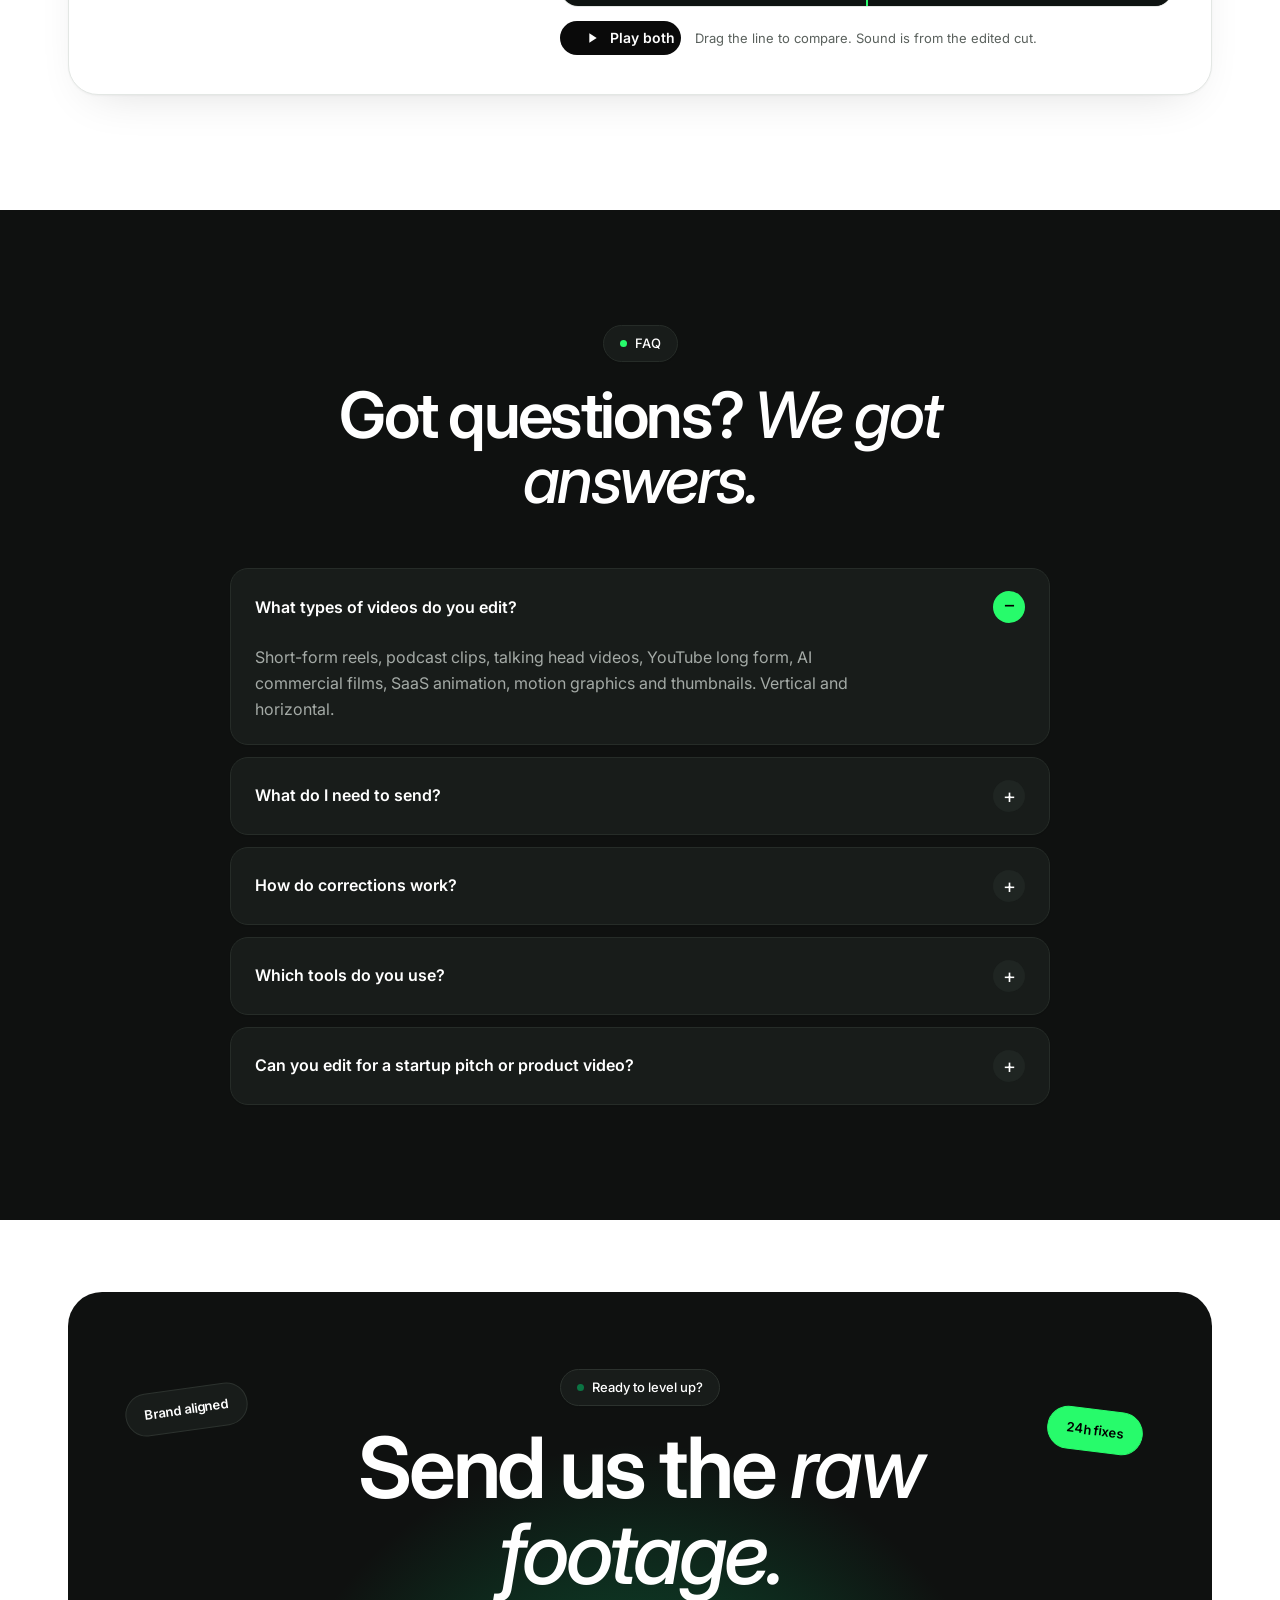
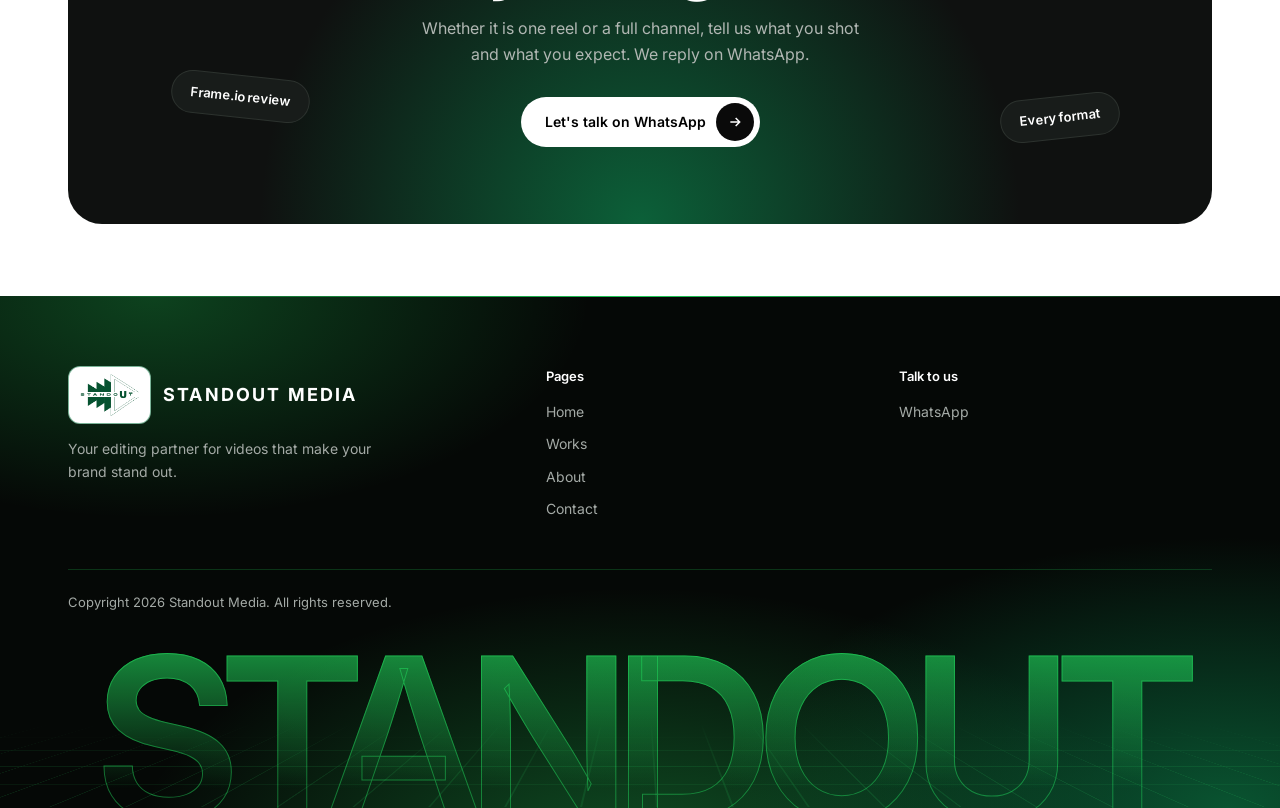
==== commit 6526dd1a: "New footer line: Your editing partner for videos that make your brand stand out Co-Authored-By: Clau" ====
--- a/index.html
+++ b/index.html
@@ -153,7 +153,7 @@
 <footer class="foot dk">
   <div class="wrap">
     <div class="foot-in">
-      <div><div class="foot-brand"><img src="images/logo-green.png?v=2" alt="Standout Media" /><span class="nav-logo-text">Standout Media</span></div><p>Video editing, motion graphics and AI commercials by Standout Media.</p></div>
+      <div><div class="foot-brand"><img src="images/logo-green.png?v=2" alt="Standout Media" /><span class="nav-logo-text">Standout Media</span></div><p>Your editing partner for videos that make your brand stand out.</p></div>
       <div><h4>Pages</h4><ul><li><a href="index.html">Home</a></li><li><a href="index.html#works">Works</a></li><li><a href="about.html">About</a></li><li><a href="contact.html">Contact</a></li></ul></div>
       <div><h4>Talk to us</h4><ul><li><a data-wa>WhatsApp</a></li></ul></div>
     </div>
--- a/css/style.css
+++ b/css/style.css
@@ -724,3 +724,9 @@
 .nav-logo-text { font-family: var(--font-display); font-size: 18px; font-weight: 700; letter-spacing: .12em; text-transform: uppercase; color: #fff; white-space: nowrap; }
 .foot-brand { display: flex; align-items: center; gap: 12px; margin-bottom: 14px; }
 @media (max-width: 420px) { .nav-logo-text { font-size: 14px; letter-spacing: .1em; } .nav-logo { gap: 9px; } }
+
+/* Logo: rounded rectangle, centred with the name */
+.nav-logo img, .foot img { border-radius: 12px; padding: 5px 9px; }
+.nav-logo img { height: 34px; }
+.nav-logo, .foot-brand { align-items: center; }
+.nav-logo-text { line-height: 1; display: block; }
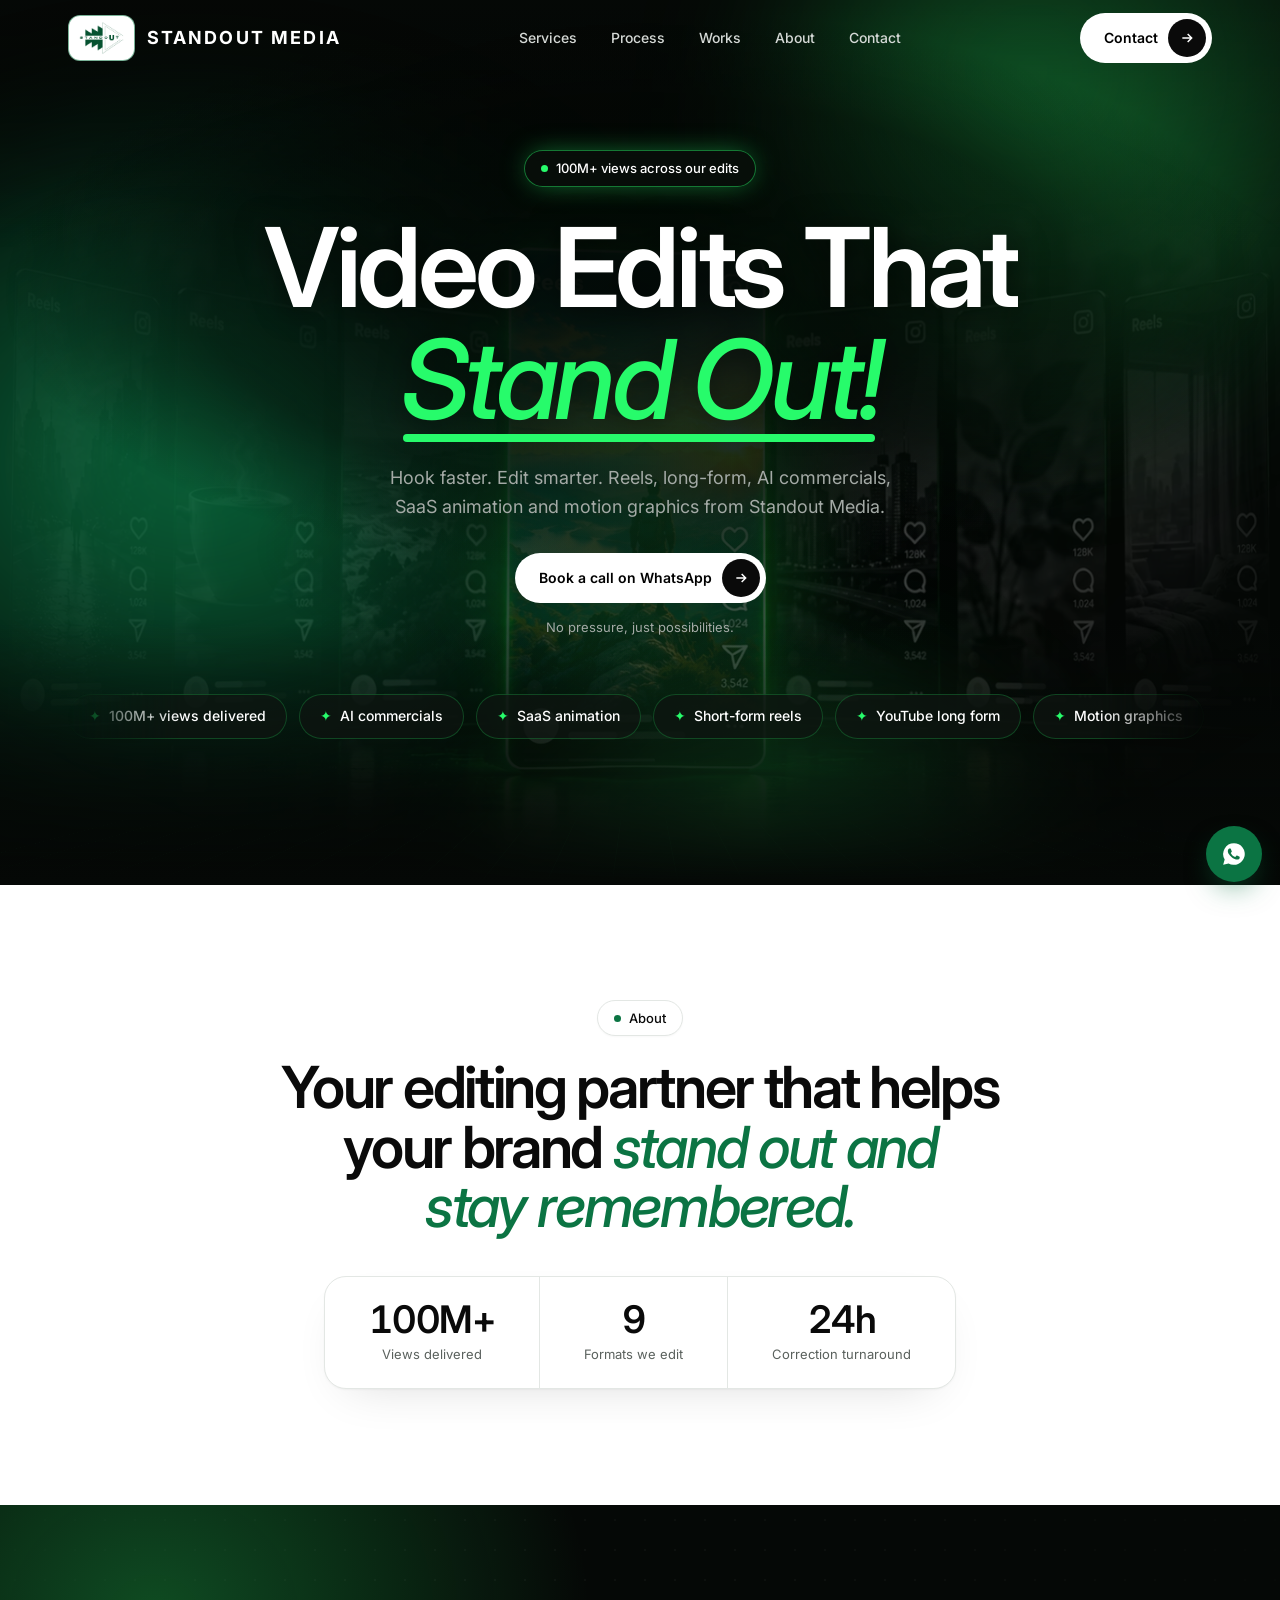
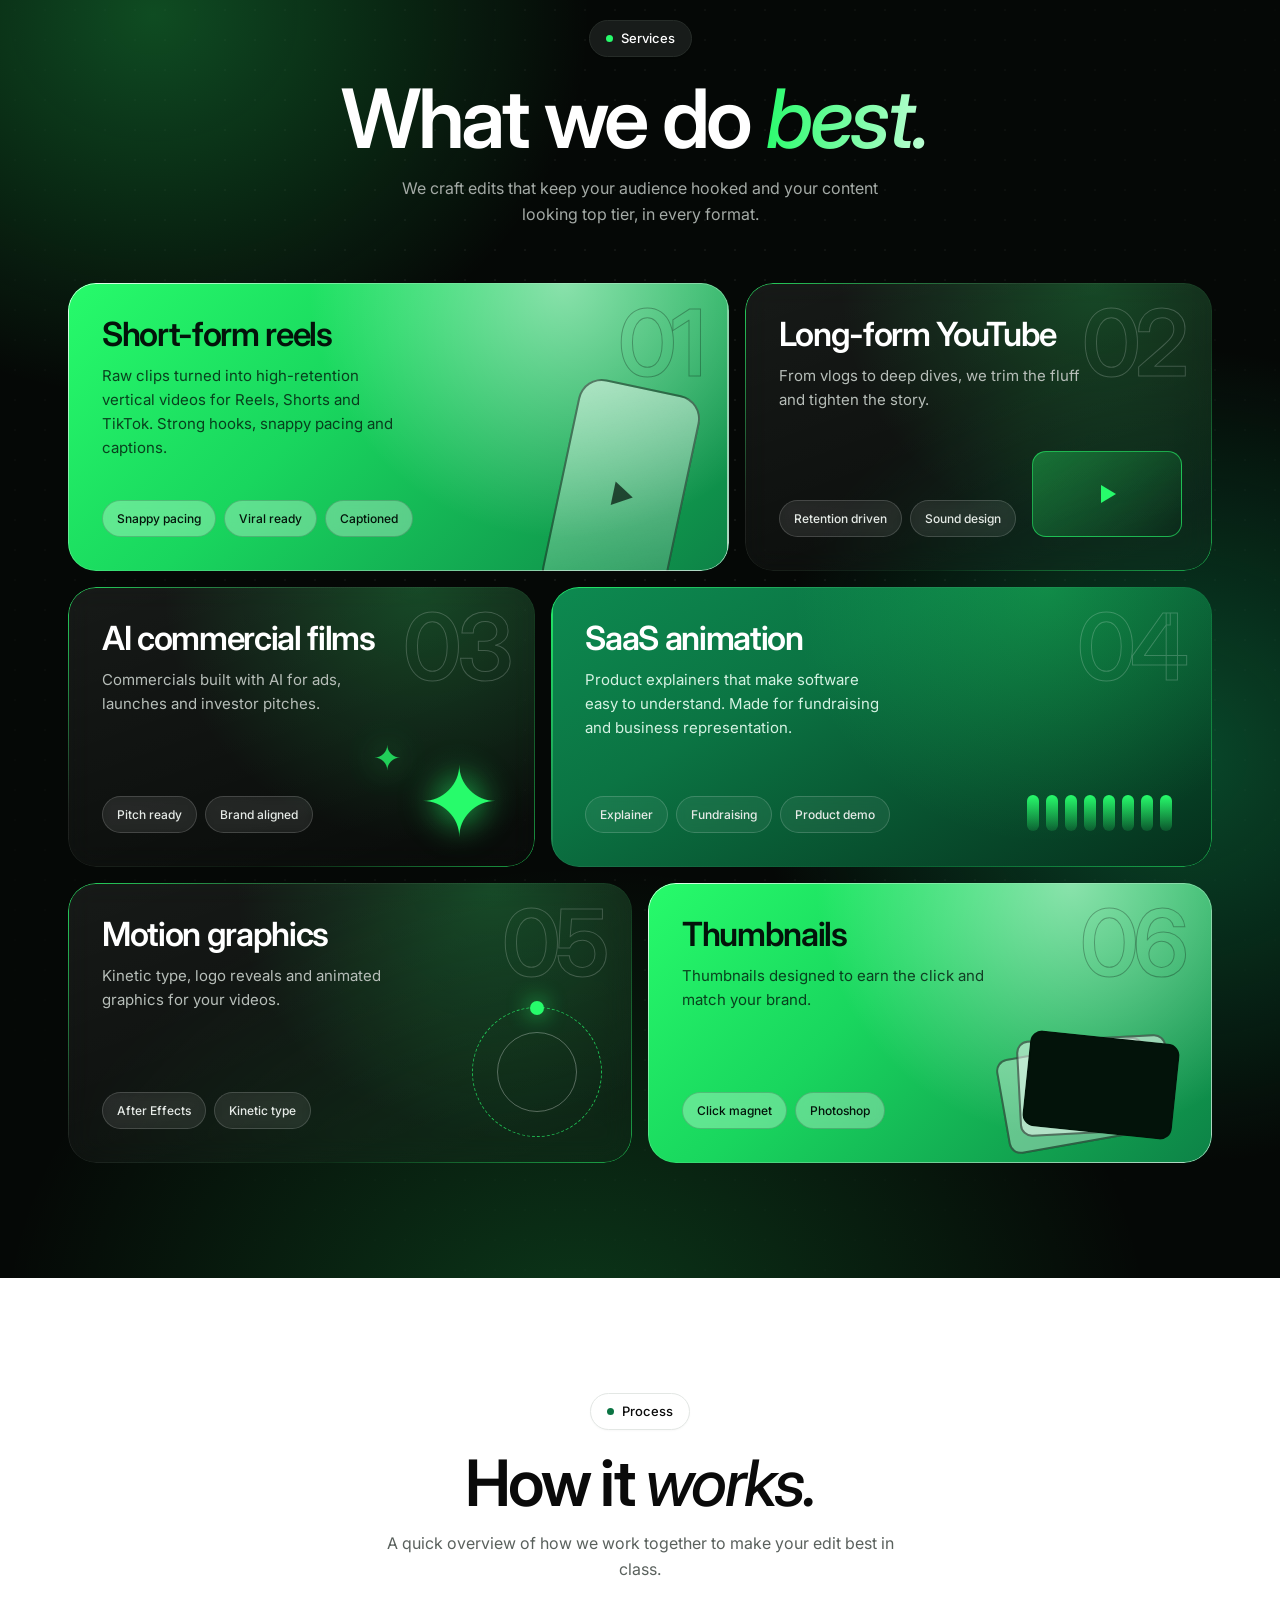
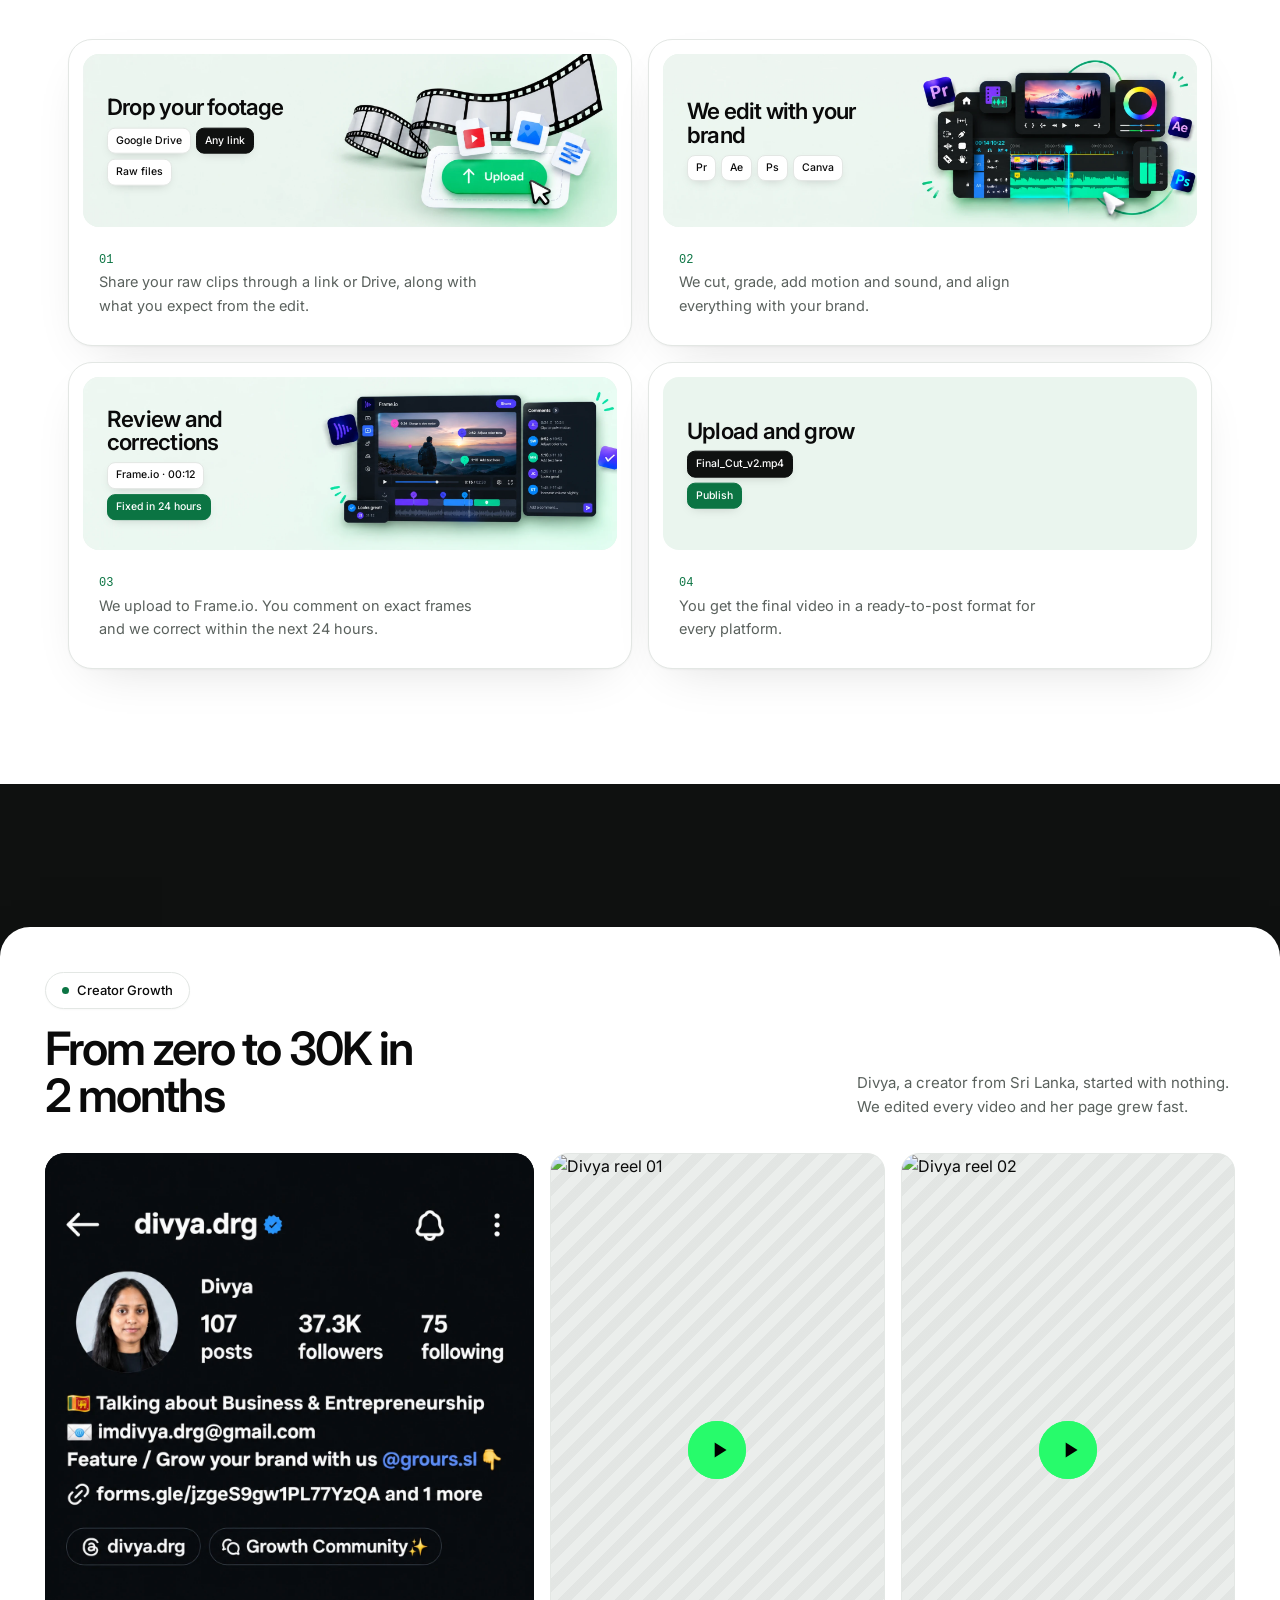
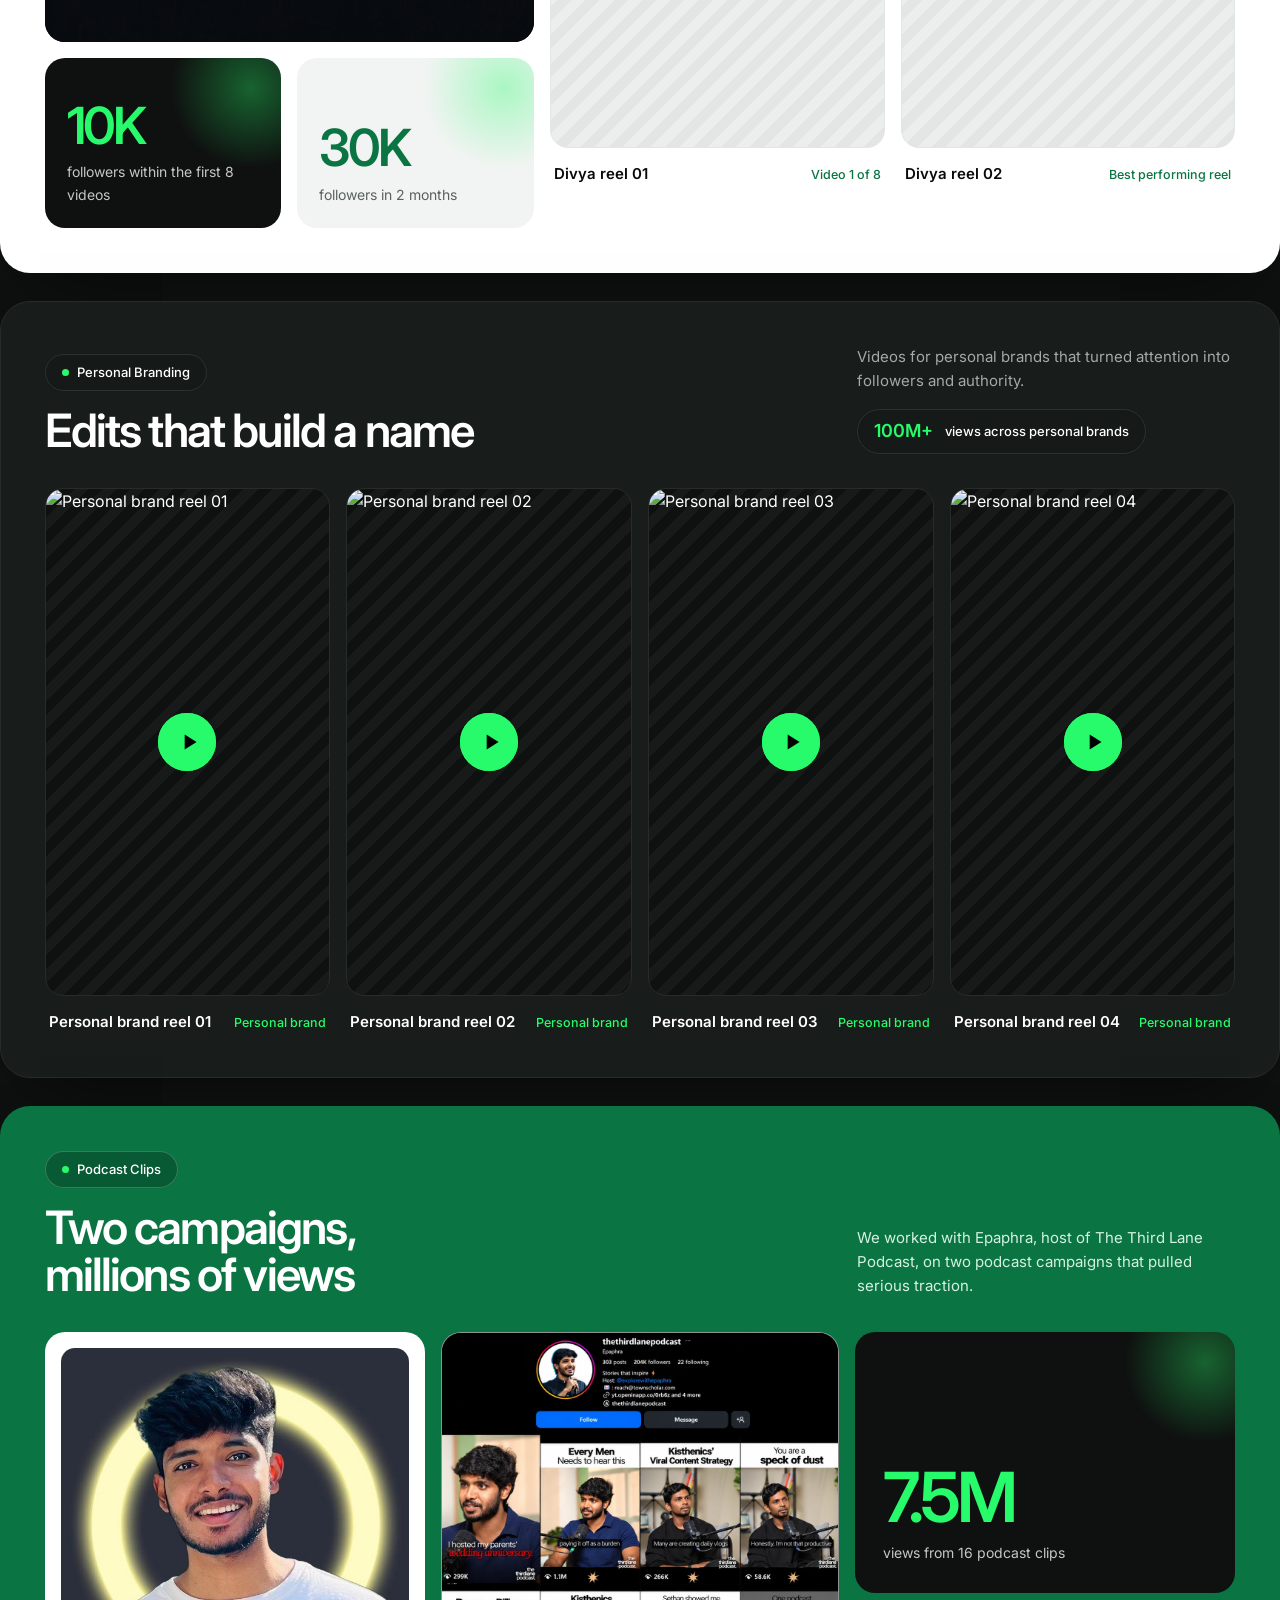
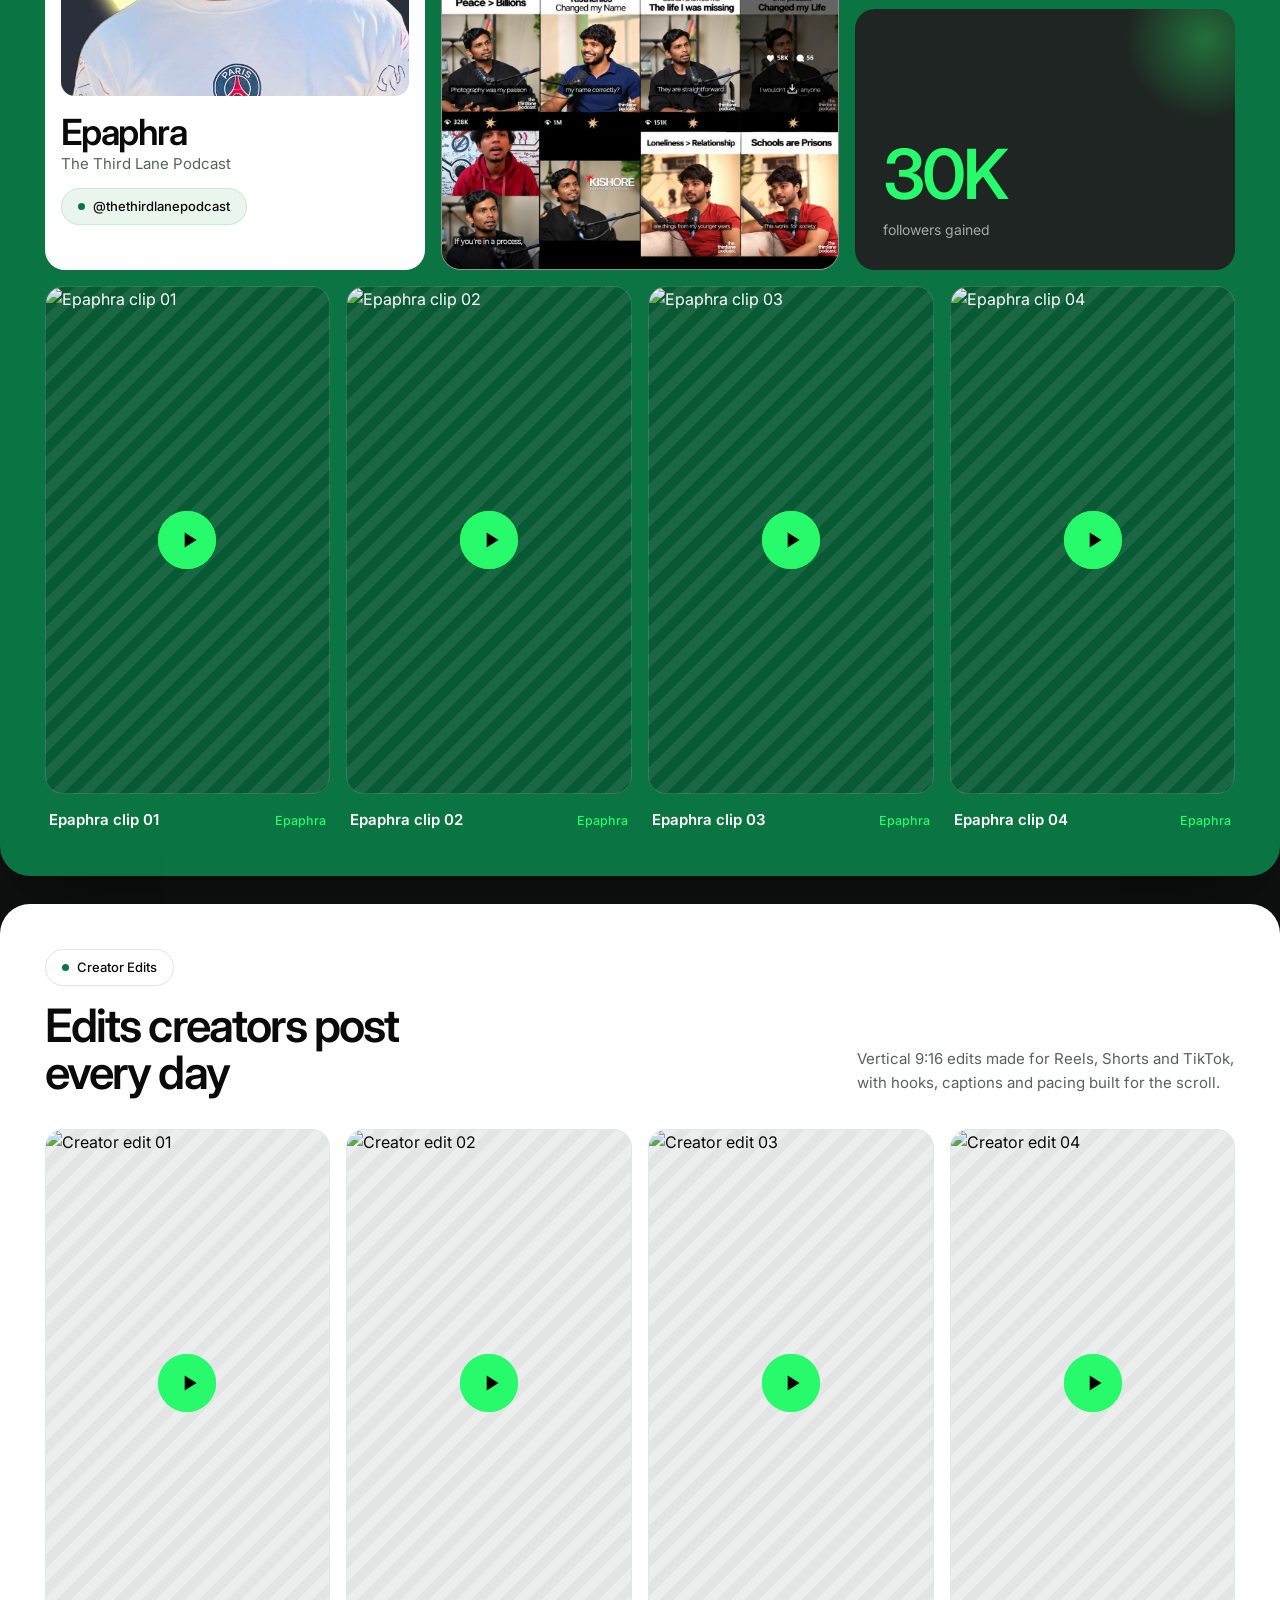
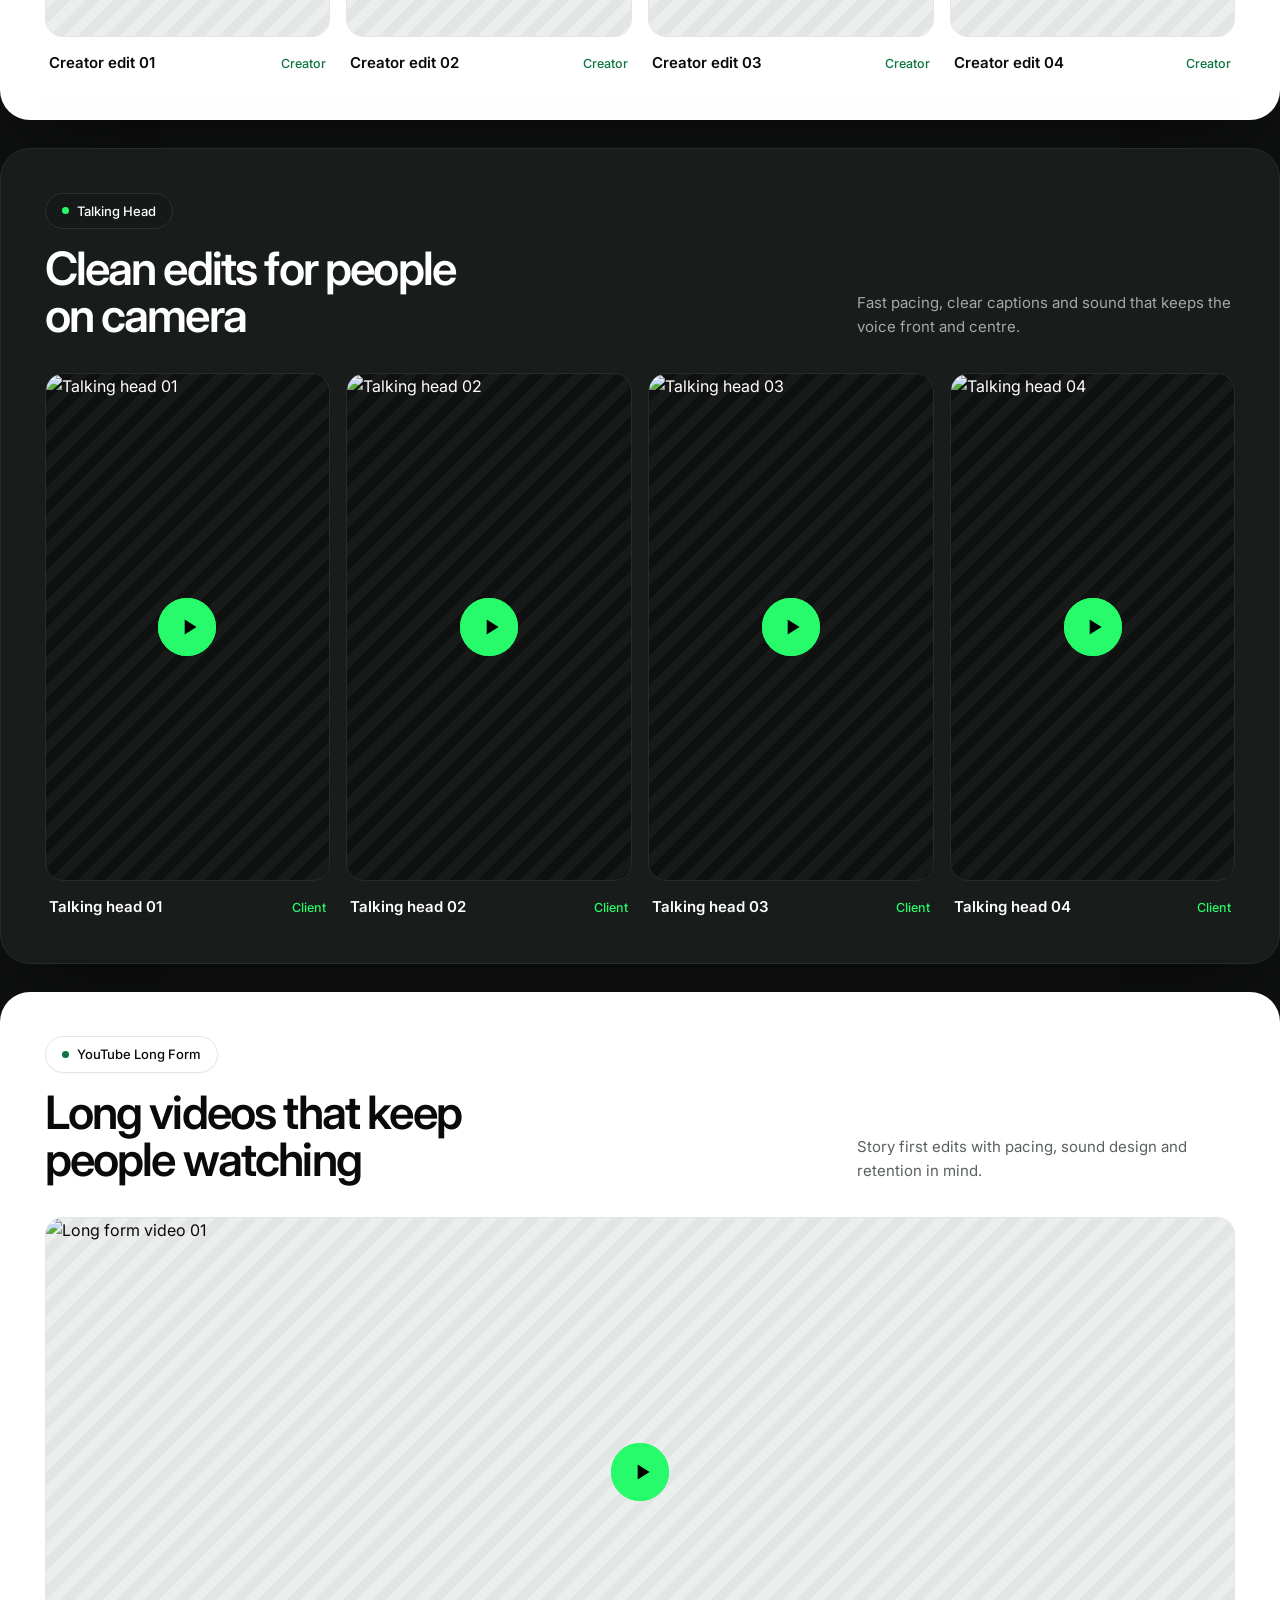
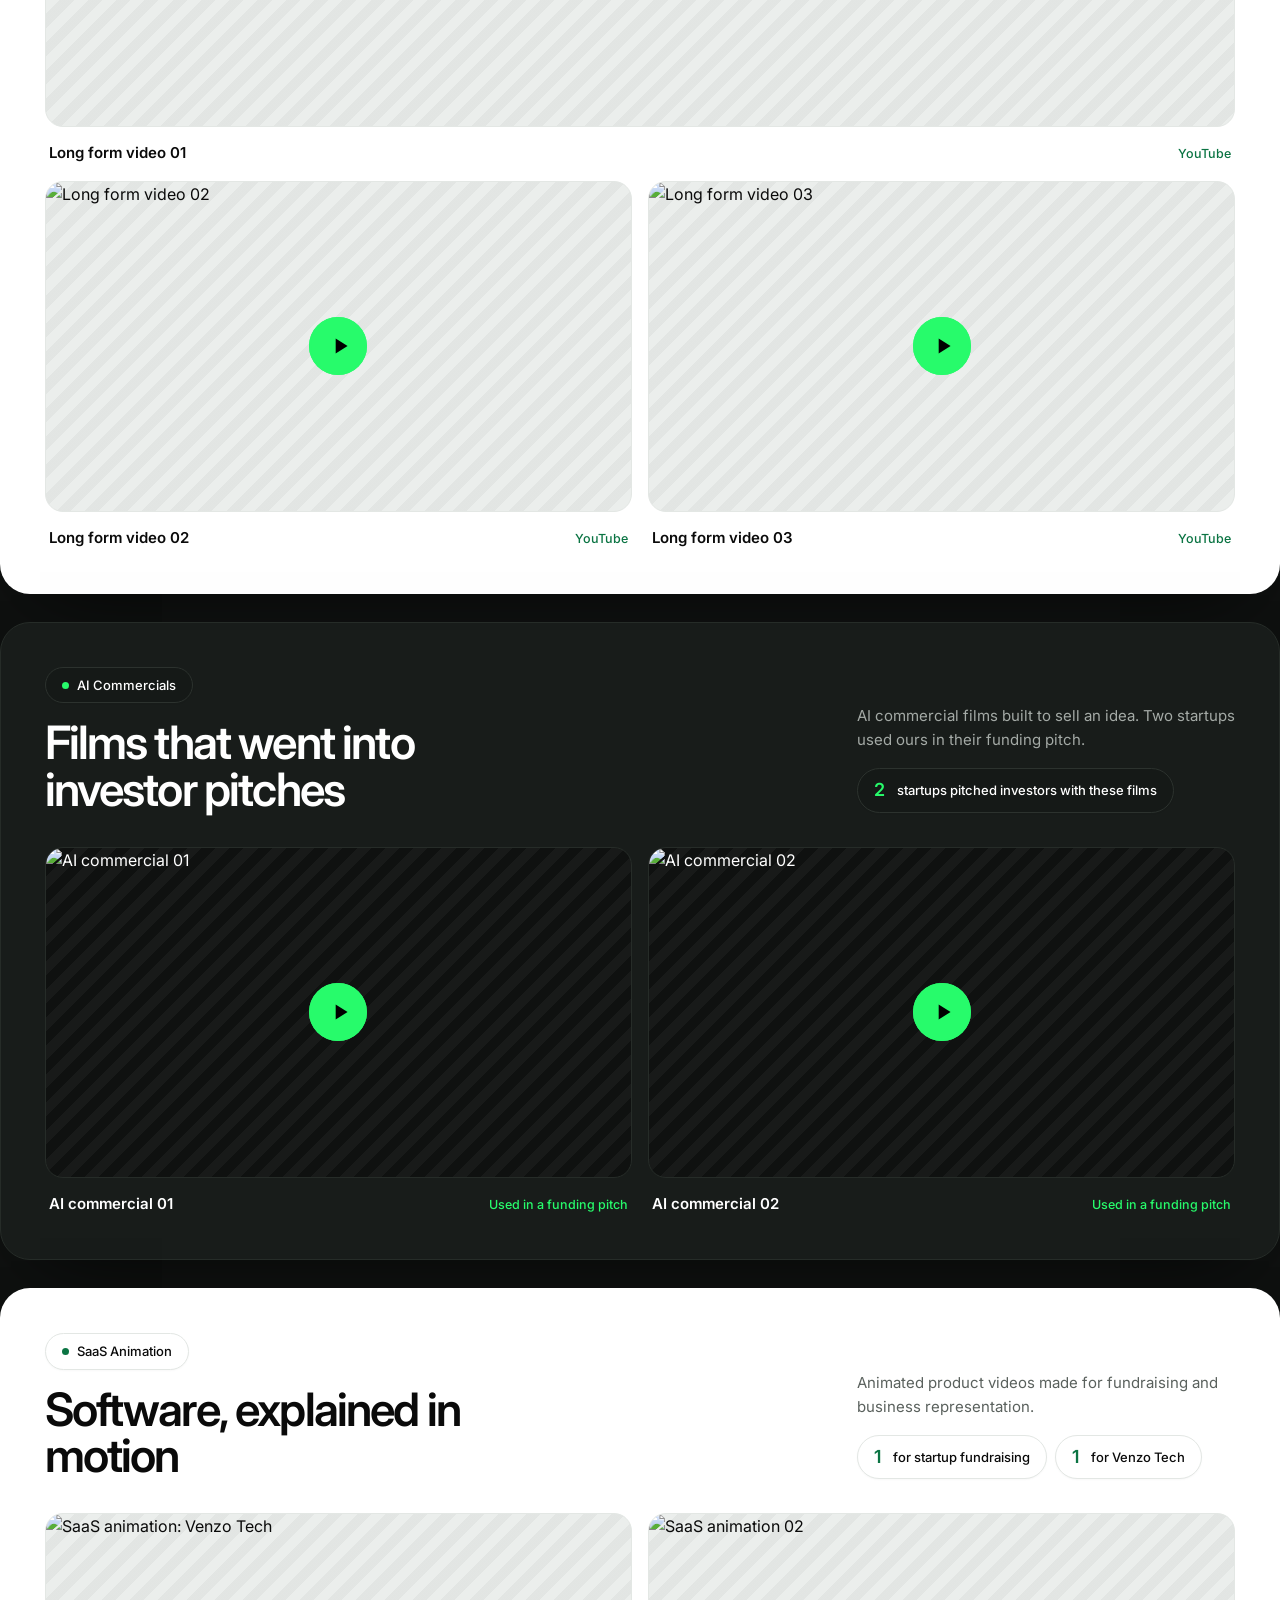
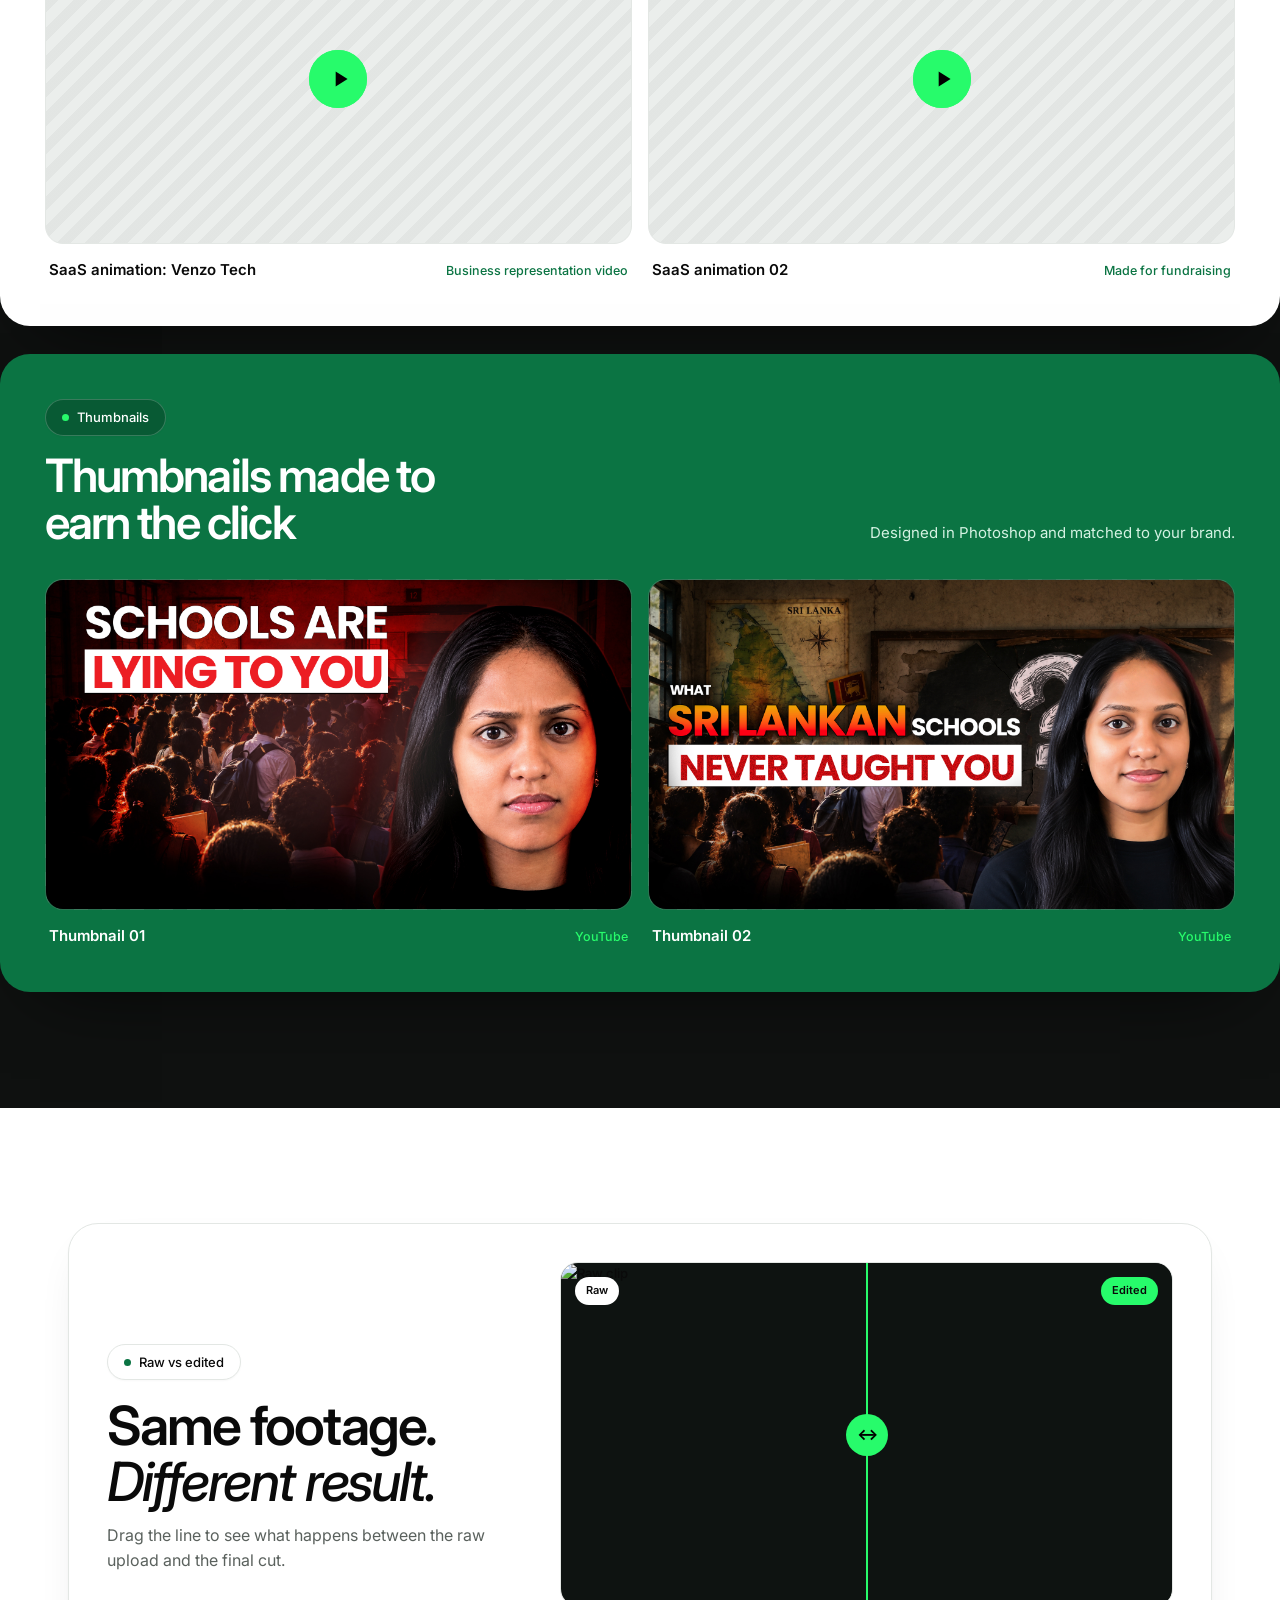
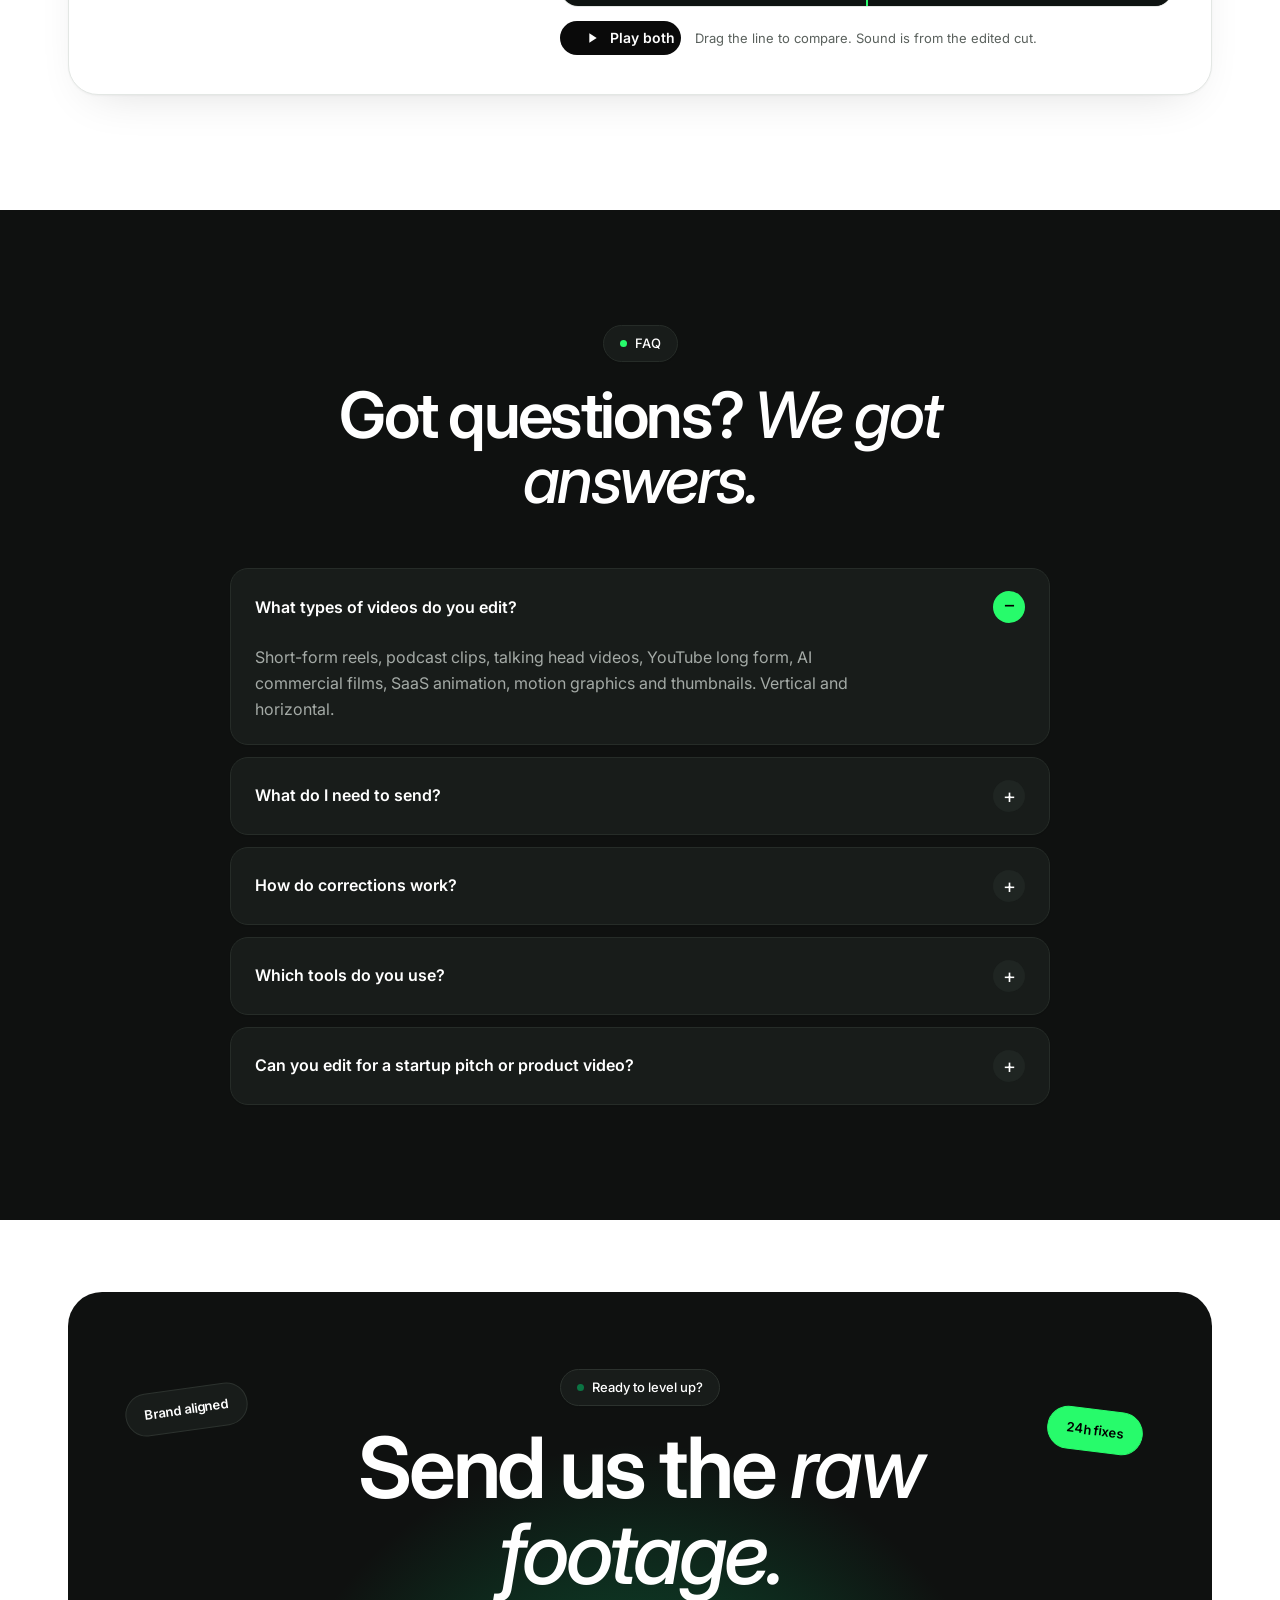
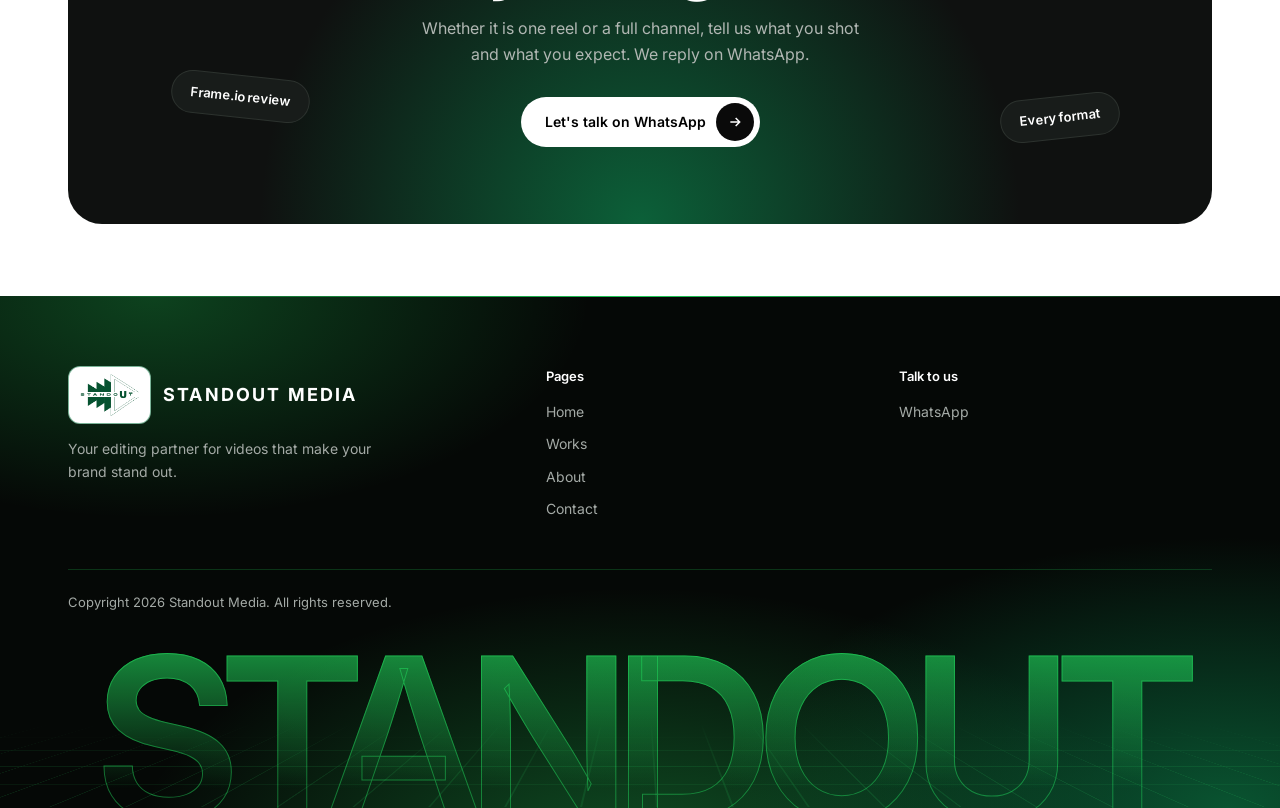
==== commit 65f1aa74: "Frame.io icon redrawn to match the real logo (hero and toolkit) Co-Authored-By: Claude Sonnet 5.5 <n" ====
--- a/index.html
+++ b/index.html
@@ -53,7 +53,7 @@
     <div class="chips"><div class="chips-in"><span>100M+ views delivered</span><span>AI commercials</span><span>SaaS animation</span><span>Short-form reels</span><span>YouTube long form</span><span>Motion graphics</span><span>Podcast clips</span><span>Thumbnails</span><span>Corrections in 24h</span><span>Frame.io review</span><span>100M+ views delivered</span><span>AI commercials</span><span>SaaS animation</span><span>Short-form reels</span><span>YouTube long form</span><span>Motion graphics</span><span>Podcast clips</span><span>Thumbnails</span><span>Corrections in 24h</span><span>Frame.io review</span></div></div>
 
     <div class="reel rv">
-      <span class="fl a" style="--g:#EA77FF"><svg viewBox="0 0 64 64" aria-label="Pr"><defs><linearGradient id="ga" x1="0" y1="0" x2="1" y2="1"><stop offset="0" stop-color="#00005B"/><stop offset="1" stop-color="#000"/></linearGradient></defs><rect x="2.5" y="2.5" width="59" height="59" rx="15" fill="url(#ga)" stroke="#EA77FF" stroke-width="2.4"/><rect x="2.5" y="2.5" width="59" height="59" rx="15" fill="none" stroke="#fff" stroke-opacity=".25" stroke-width=".8"/><text x="32" y="43" text-anchor="middle" font-family="Inter, Arial, sans-serif" font-weight="700" font-size="30" letter-spacing="-1.5" fill="#EA77FF">Pr</text></svg></span><span class="fl b" style="--g:#9999FF"><svg viewBox="0 0 64 64" aria-label="Ae"><defs><linearGradient id="gb" x1="0" y1="0" x2="1" y2="1"><stop offset="0" stop-color="#00005B"/><stop offset="1" stop-color="#000"/></linearGradient></defs><rect x="2.5" y="2.5" width="59" height="59" rx="15" fill="url(#gb)" stroke="#9999FF" stroke-width="2.4"/><rect x="2.5" y="2.5" width="59" height="59" rx="15" fill="none" stroke="#fff" stroke-opacity=".25" stroke-width=".8"/><text x="32" y="43" text-anchor="middle" font-family="Inter, Arial, sans-serif" font-weight="700" font-size="30" letter-spacing="-1.5" fill="#9999FF">Ae</text></svg></span><span class="fl c" style="--g:#31A8FF"><svg viewBox="0 0 64 64" aria-label="Ps"><defs><linearGradient id="gc" x1="0" y1="0" x2="1" y2="1"><stop offset="0" stop-color="#001E36"/><stop offset="1" stop-color="#000"/></linearGradient></defs><rect x="2.5" y="2.5" width="59" height="59" rx="15" fill="url(#gc)" stroke="#31A8FF" stroke-width="2.4"/><rect x="2.5" y="2.5" width="59" height="59" rx="15" fill="none" stroke="#fff" stroke-opacity=".25" stroke-width=".8"/><text x="32" y="43" text-anchor="middle" font-family="Inter, Arial, sans-serif" font-weight="700" font-size="30" letter-spacing="-1.5" fill="#31A8FF">Ps</text></svg></span><span class="fl d" style="--g:#27fb6b"><svg viewBox="0 0 64 64" aria-label="Frame.io"><rect x="2.5" y="2.5" width="59" height="59" rx="15" fill="#06140c" stroke="#27fb6b" stroke-width="2.4"/><rect x="18" y="19" width="28" height="22" rx="4" fill="none" stroke="#27fb6b" stroke-width="3"/><path d="M27 25.5v9l8-4.5z" fill="#27fb6b"/><circle cx="46" cy="44" r="6" fill="#27fb6b"/><path d="M43.4 44l1.8 1.8 3.4-3.6" stroke="#06140c" stroke-width="1.8" fill="none"/></svg></span>
+      <span class="fl a" style="--g:#EA77FF"><svg viewBox="0 0 64 64" aria-label="Pr"><defs><linearGradient id="ga" x1="0" y1="0" x2="1" y2="1"><stop offset="0" stop-color="#00005B"/><stop offset="1" stop-color="#000"/></linearGradient></defs><rect x="2.5" y="2.5" width="59" height="59" rx="15" fill="url(#ga)" stroke="#EA77FF" stroke-width="2.4"/><rect x="2.5" y="2.5" width="59" height="59" rx="15" fill="none" stroke="#fff" stroke-opacity=".25" stroke-width=".8"/><text x="32" y="43" text-anchor="middle" font-family="Inter, Arial, sans-serif" font-weight="700" font-size="30" letter-spacing="-1.5" fill="#EA77FF">Pr</text></svg></span><span class="fl b" style="--g:#9999FF"><svg viewBox="0 0 64 64" aria-label="Ae"><defs><linearGradient id="gb" x1="0" y1="0" x2="1" y2="1"><stop offset="0" stop-color="#00005B"/><stop offset="1" stop-color="#000"/></linearGradient></defs><rect x="2.5" y="2.5" width="59" height="59" rx="15" fill="url(#gb)" stroke="#9999FF" stroke-width="2.4"/><rect x="2.5" y="2.5" width="59" height="59" rx="15" fill="none" stroke="#fff" stroke-opacity=".25" stroke-width=".8"/><text x="32" y="43" text-anchor="middle" font-family="Inter, Arial, sans-serif" font-weight="700" font-size="30" letter-spacing="-1.5" fill="#9999FF">Ae</text></svg></span><span class="fl c" style="--g:#31A8FF"><svg viewBox="0 0 64 64" aria-label="Ps"><defs><linearGradient id="gc" x1="0" y1="0" x2="1" y2="1"><stop offset="0" stop-color="#001E36"/><stop offset="1" stop-color="#000"/></linearGradient></defs><rect x="2.5" y="2.5" width="59" height="59" rx="15" fill="url(#gc)" stroke="#31A8FF" stroke-width="2.4"/><rect x="2.5" y="2.5" width="59" height="59" rx="15" fill="none" stroke="#fff" stroke-opacity=".25" stroke-width=".8"/><text x="32" y="43" text-anchor="middle" font-family="Inter, Arial, sans-serif" font-weight="700" font-size="30" letter-spacing="-1.5" fill="#31A8FF">Ps</text></svg></span><span class="fl d" style="--g:#5B5BFF"><svg viewBox="0 0 64 64" aria-label="Frame.io"><defs><linearGradient id="gfio" x1="0.2" y1="0" x2="0.8" y2="1"><stop offset="0" stop-color="#6A6CFF"/><stop offset="1" stop-color="#3B34DD"/></linearGradient></defs><rect x="2.5" y="2.5" width="59" height="59" rx="15" fill="url(#gfio)"/><rect x="2.5" y="2.5" width="59" height="59" rx="15" fill="none" stroke="#fff" stroke-opacity=".3" stroke-width=".8"/><g fill="none" stroke="#fff" stroke-linecap="round" stroke-width="4.6"><path d="M21 17c6 6.5 6 23.500 0 30"/><path d="M30 23c4 4 4 14 0 18"/><path d="M37.500 29.500v5"/></g><path d="M44.500 28.500v7l5.500-3.500z" fill="#fff" stroke="#fff" stroke-width="1.6" stroke-linejoin="round"/></svg></span>
       <div class="player">
         <div class="p-bar"><i></i>Standout Media Showreel<span>2026</span></div>
         <div class="p-body" id="reel"><div class="play"><svg viewBox="0 0 24 24" fill="currentColor"><path d="M8 5v14l11-7z"/></svg></div><span class="tag">Showreel placeholder</span></div>
--- a/css/style.css
+++ b/css/style.css
@@ -730,3 +730,62 @@
 .nav-logo img { height: 34px; }
 .nav-logo, .foot-brand { align-items: center; }
 .nav-logo-text { line-height: 1; display: block; }
+
+/* About story: three parts */
+.story-body .sblock { margin-bottom: 30px; }
+.story-body .sblock:last-child { margin-bottom: 0; }
+.slabel { display: block; font-family: ui-monospace, Menlo, monospace; font-size: 12px; letter-spacing: .14em; text-transform: uppercase; color: var(--accent); margin-bottom: 10px; }
+.story .slead { color: var(--ink); font-weight: 500; margin-bottom: 14px; }
+.slist { list-style: none; padding: 0; margin: 0; display: grid; gap: 12px; }
+.slist li { position: relative; padding-left: 26px; color: #3d423f; }
+.slist li::before { content: ''; position: absolute; left: 0; top: .6em; width: 9px; height: 9px; border-radius: 50%; background: var(--accent); box-shadow: 0 0 0 4px rgba(39,251,107,.2); }
+.slist b { color: var(--ink); font-weight: 600; }
+@media (min-width: 901px) { .story .quote { position: sticky; top: 110px; } }
+
+/* About: "Three rules" as neon cards with a small animated visual each */
+.rules .val { position: relative; overflow: hidden; padding: 26px; border-radius: 26px; border: 1px solid #262c28; background: radial-gradient(120% 90% at 100% 0%, rgba(39,251,107,.12), transparent 55%), #141816; box-shadow: 0 30px 70px -40px rgba(0,0,0,.9); }
+.rules .val::after { content: ''; position: absolute; inset: 0; pointer-events: none; background: radial-gradient(360px circle at var(--mx, 50%) var(--my, 0%), rgba(39,251,107,.18), transparent 55%); opacity: 0; transition: opacity .3s; }
+.rules .val:hover::after { opacity: 1; }
+.rules .val > * { position: relative; z-index: 1; }
+.rules .val h3 { color: #fff; font-size: 26px; margin-top: 4px; }
+.rules .val p { color: #a4aaa6; }
+.vno { position: absolute !important; top: 16px; right: 22px; font-family: var(--font-display); font-weight: 600; font-size: 56px; line-height: 1; color: transparent; -webkit-text-stroke: 1px rgba(39,251,107,.4); z-index: 2; }
+.vart { height: 124px; margin-bottom: 22px; border-radius: 18px; border: 1px solid #232924; display: grid; place-items: center; overflow: hidden;
+  background: linear-gradient(rgba(39,251,107,.07) 1px, transparent 1px) 0 0 / 100% 22px, linear-gradient(90deg, rgba(39,251,107,.07) 1px, transparent 1px) 0 0 / 22px 100%, #0c0f0d; }
+.v-brand { display: flex; align-items: center; gap: 10px; }
+.v-brand .sw { display: block; width: 34px; height: 56px; border-radius: 12px; animation: rvbob 4s ease-in-out infinite; }
+.v-brand .s1 { background: #27fb6b; } .v-brand .s2 { background: #0B7443; animation-delay: -1s; }
+.v-brand .s3 { background: #fff; animation-delay: -2s; } .v-brand .s4 { background: #1f2522; border: 1px solid #3a413d; animation-delay: -3s; }
+.v-brand .aa { font-family: var(--font-display); font-weight: 600; font-size: 44px; color: #fff; margin-left: 8px; letter-spacing: -.04em; }
+@keyframes rvbob { 0%, 100% { transform: translateY(0); } 50% { transform: translateY(-8px); } }
+.v-ret { width: 100%; height: 100%; }
+.v-ret .ln { stroke-dasharray: 1; stroke-dashoffset: 1; animation: rvdraw 5s ease-in-out infinite; filter: drop-shadow(0 0 6px rgba(39,251,107,.7)); }
+.v-ret .area { opacity: 0; animation: rvfade 5s ease-in-out infinite; }
+.v-ret .dt { opacity: 0; animation: rvdot 5s ease-in-out infinite; filter: drop-shadow(0 0 8px #27fb6b); }
+@keyframes rvdraw { 0% { stroke-dashoffset: 1; } 55%, 100% { stroke-dashoffset: 0; } }
+@keyframes rvfade { 0%, 20% { opacity: 0; } 60%, 100% { opacity: 1; } }
+@keyframes rvdot { 0%, 52% { opacity: 0; } 62%, 100% { opacity: 1; } }
+.v-ring { height: 100%; }
+.v-ring .rg { stroke-dasharray: 1; stroke-dashoffset: 1; animation: rvring 5s ease-in-out infinite; filter: drop-shadow(0 0 6px rgba(39,251,107,.7)); }
+.v-ring .rt { font-family: var(--font-display); font-weight: 600; font-size: 26px; fill: #fff; letter-spacing: -.03em; }
+@keyframes rvring { 0% { stroke-dashoffset: 1; } 60%, 100% { stroke-dashoffset: 0; } }
+@media (prefers-reduced-motion: reduce) { .v-brand .sw, .v-ret .ln, .v-ret .area, .v-ret .dt, .v-ring .rg { animation: none !important; stroke-dashoffset: 0 !important; opacity: 1 !important; } }
+.rules .vno { top: 38px; left: 40px; right: auto; font-family: ui-monospace, Menlo, monospace; font-size: 12px; font-weight: 500; letter-spacing: .12em; color: #27fb6b; -webkit-text-stroke: 0; background: rgba(39,251,107,.12); border: 1px solid rgba(39,251,107,.3); padding: 3px 8px; border-radius: 999px; line-height: 1.2; }
+.rules .vno { z-index: 3; }
+
+/* About: toolkit as tool cards with glowing icons */
+.tkit { display: grid; grid-template-columns: repeat(5, 1fr); gap: 16px; }
+.tk { position: relative; overflow: hidden; display: flex; flex-direction: column; align-items: center; text-align: center; gap: 6px; padding: 30px 14px 26px; border: 1px solid var(--line); border-radius: 24px; background: var(--card); box-shadow: var(--shadow);
+  transition: transform .4s cubic-bezier(.2,.7,.2,1), box-shadow .4s, border-color .4s; }
+.tk::before { content: ''; position: absolute; inset: 0; pointer-events: none; background: radial-gradient(circle at 50% 0%, var(--g), transparent 62%); opacity: .14; transition: opacity .4s; }
+.tk > * { position: relative; }
+.tk .ti { width: 78px; height: 78px; margin-bottom: 14px; filter: drop-shadow(0 8px 16px var(--g)); animation: tkfloat 4.6s ease-in-out infinite; }
+.tk:nth-child(2) .ti { animation-delay: -.9s; } .tk:nth-child(3) .ti { animation-delay: -1.8s; } .tk:nth-child(4) .ti { animation-delay: -2.7s; } .tk:nth-child(5) .ti { animation-delay: -3.6s; }
+.tk b { font-family: var(--font-display); font-weight: 600; font-size: 19px; letter-spacing: -.03em; color: var(--ink); }
+.tk span { font-size: 13px; color: var(--muted); }
+@keyframes tkfloat { 0%, 100% { transform: translateY(0); } 50% { transform: translateY(-7px); } }
+.tk:hover { transform: translateY(-8px); border-color: var(--g); box-shadow: 0 30px 60px -30px var(--g); }
+.tk:hover::before { opacity: .26; }
+@media (max-width: 1000px) { .tkit { grid-template-columns: repeat(3, 1fr); } }
+@media (max-width: 600px) { .tkit { grid-template-columns: 1fr 1fr; gap: 12px; } .tk:last-child { grid-column: 1 / -1; } .tk .ti { width: 66px; height: 66px; } }
+@media (prefers-reduced-motion: reduce) { .tk .ti { animation: none !important; } }
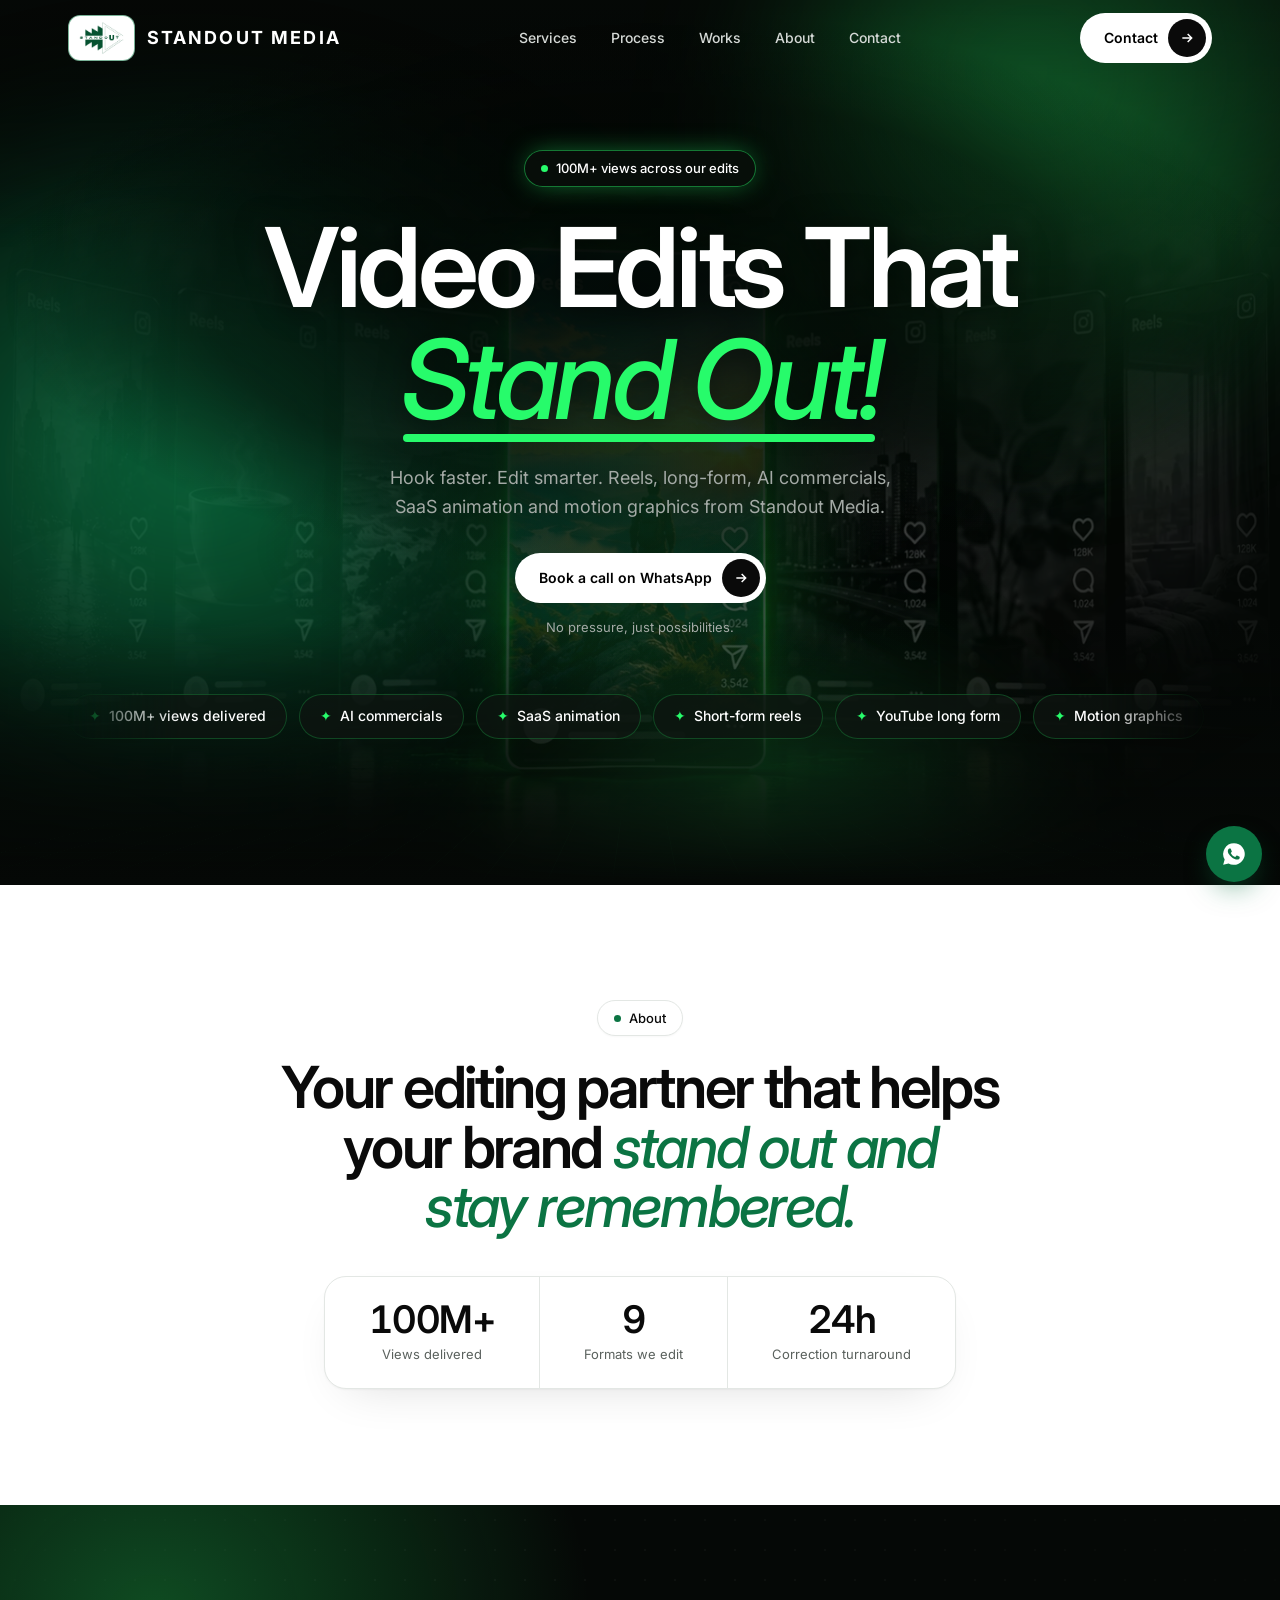
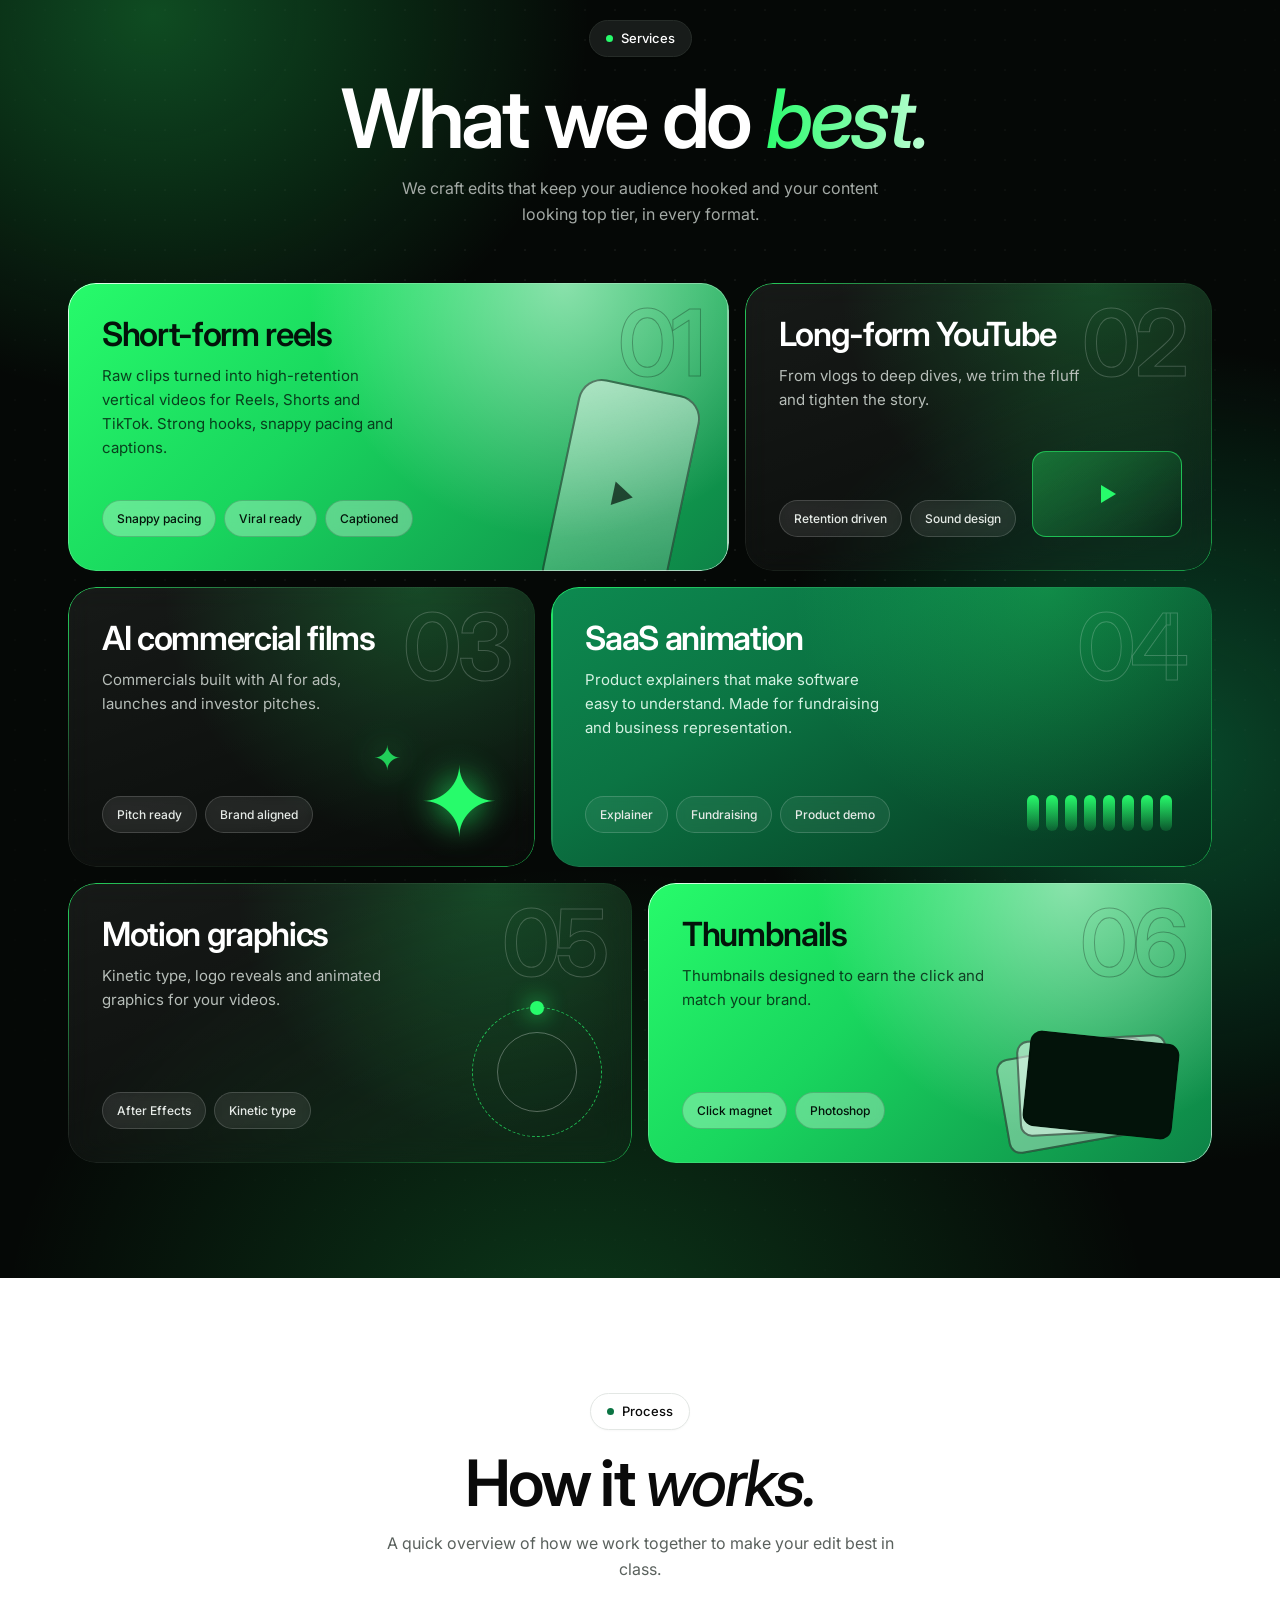
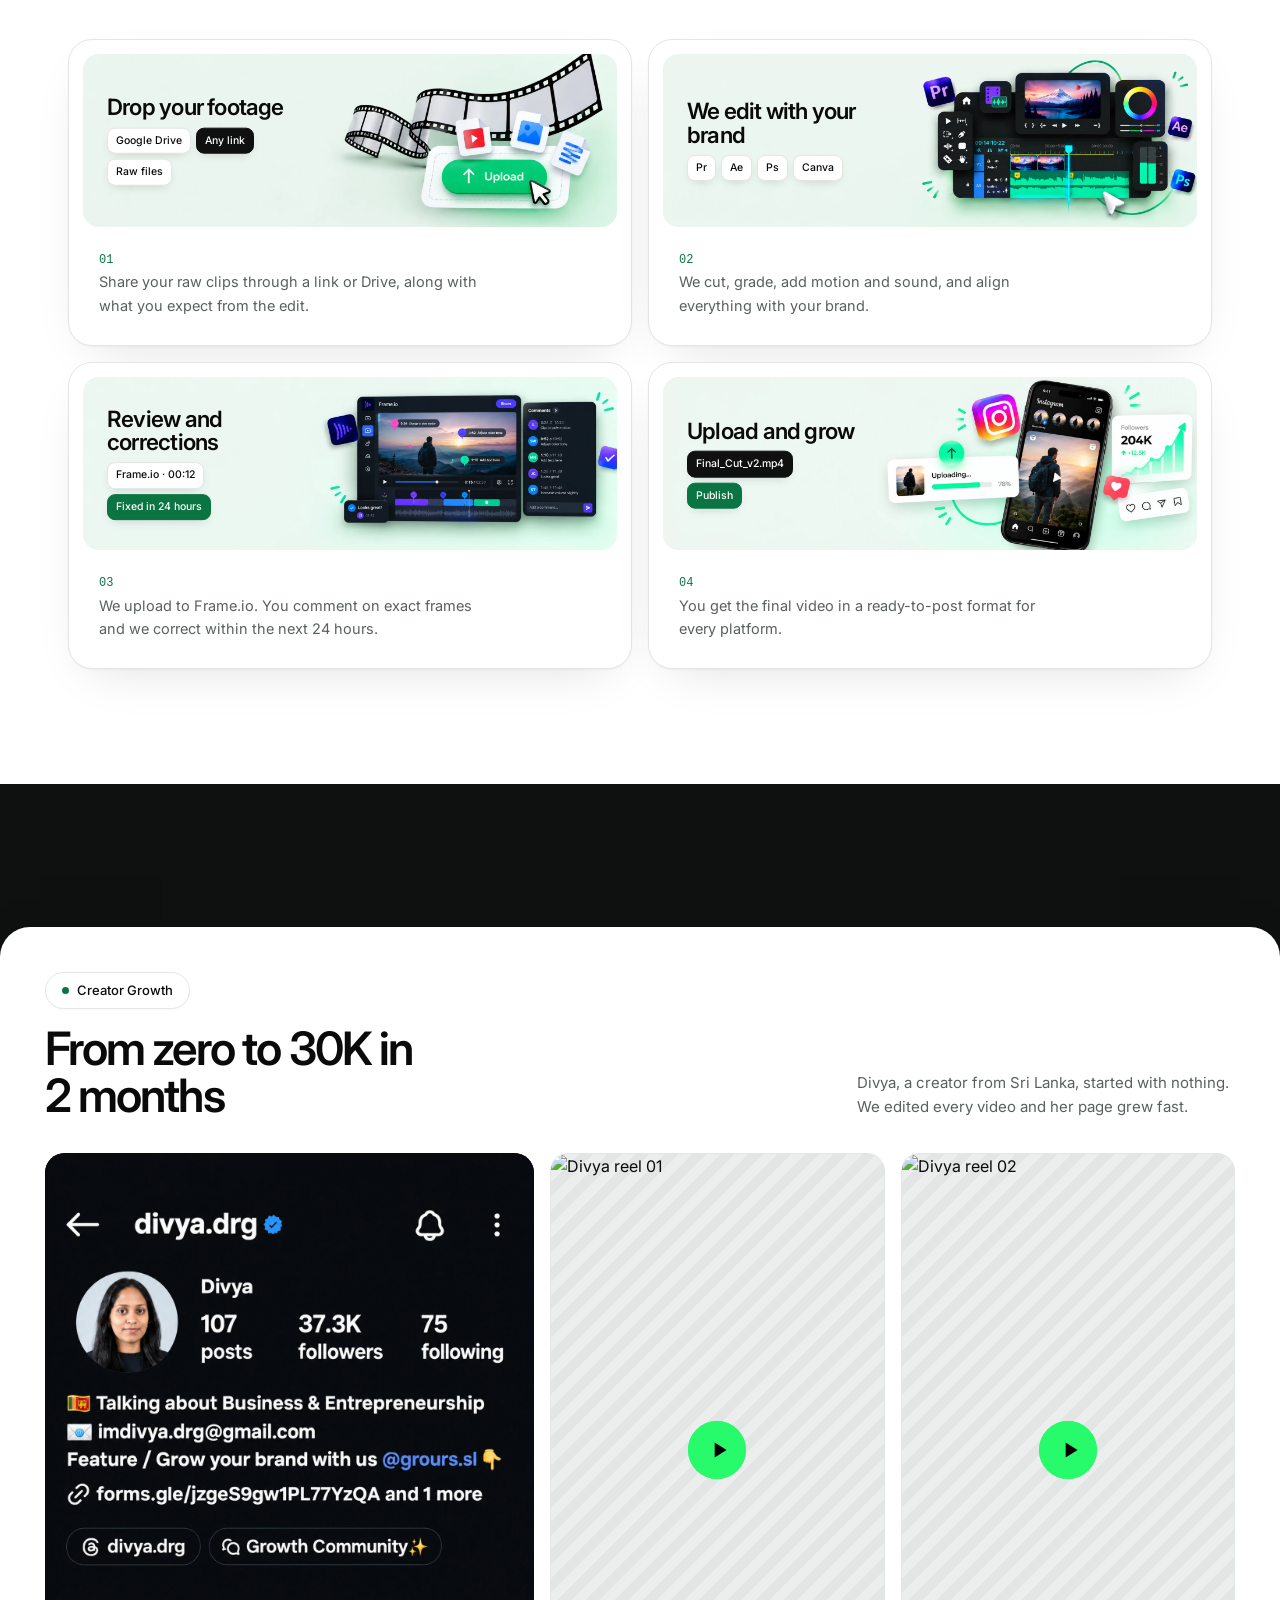
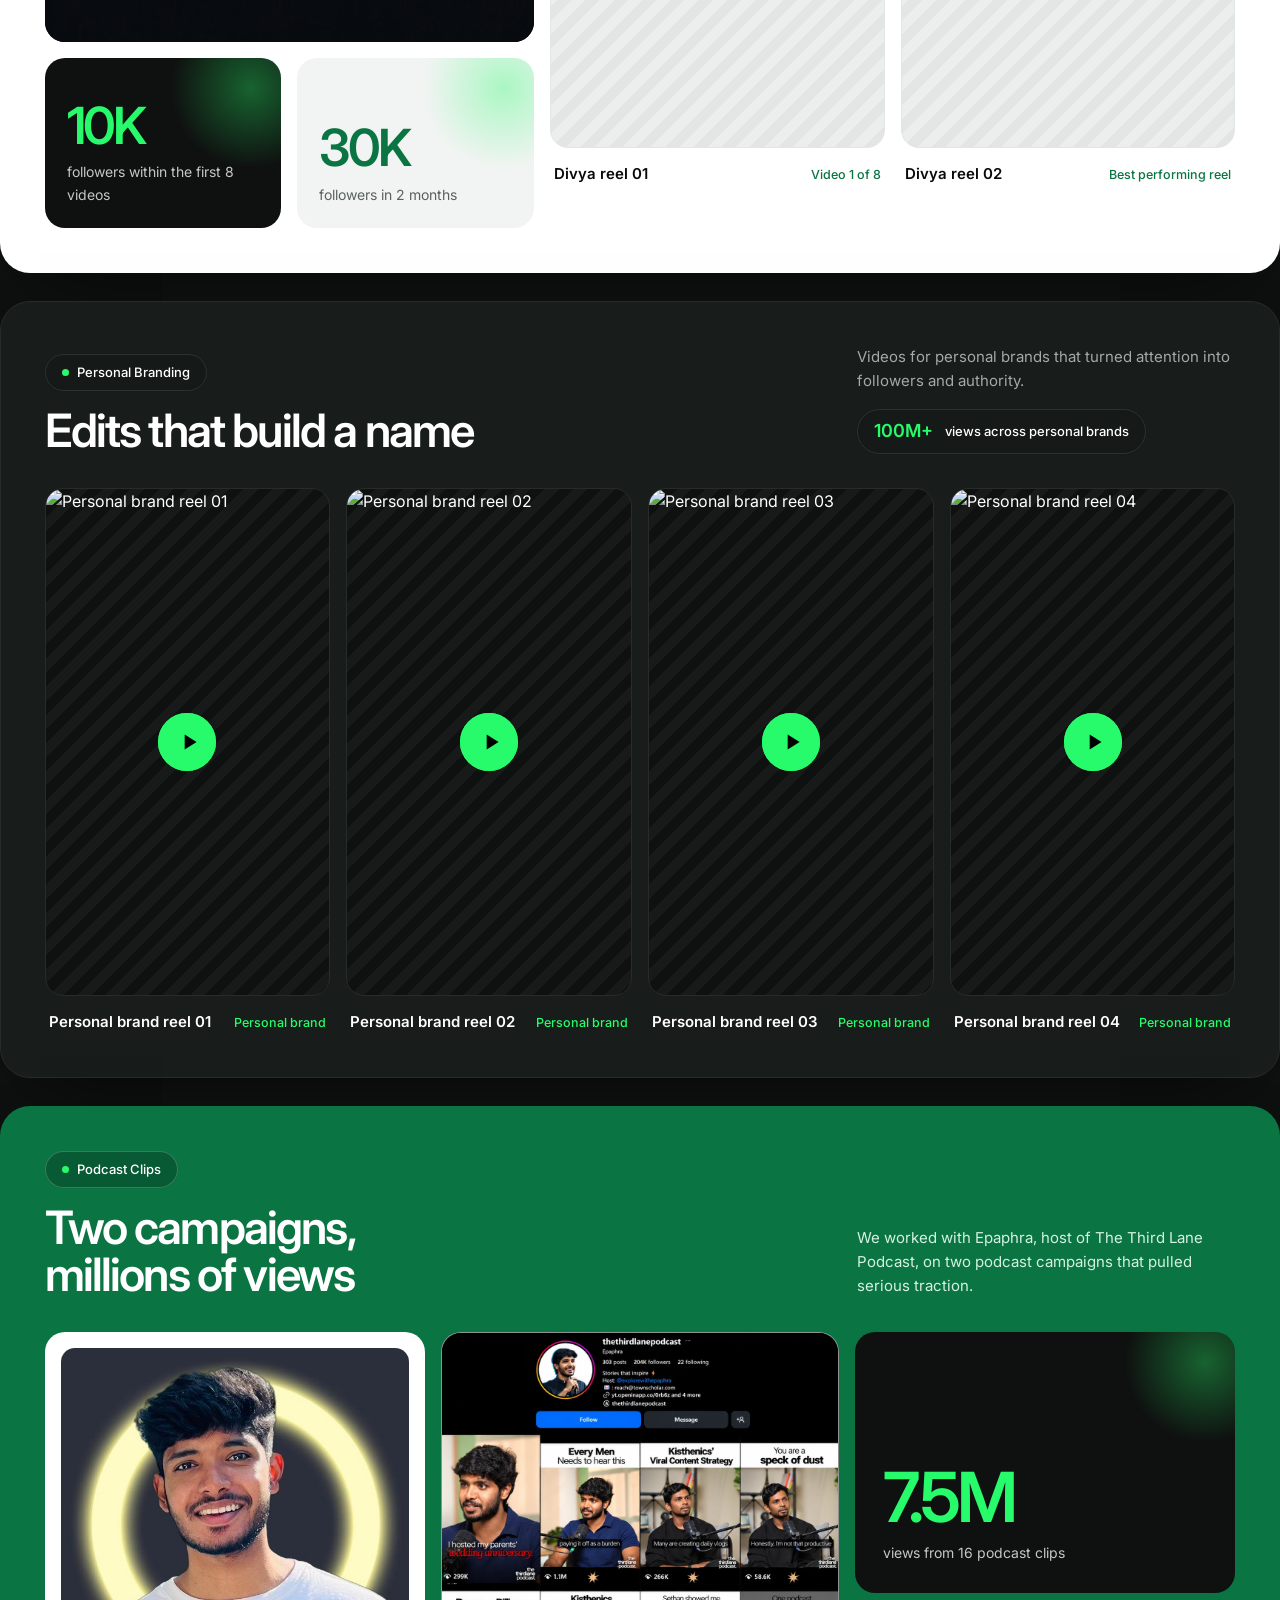
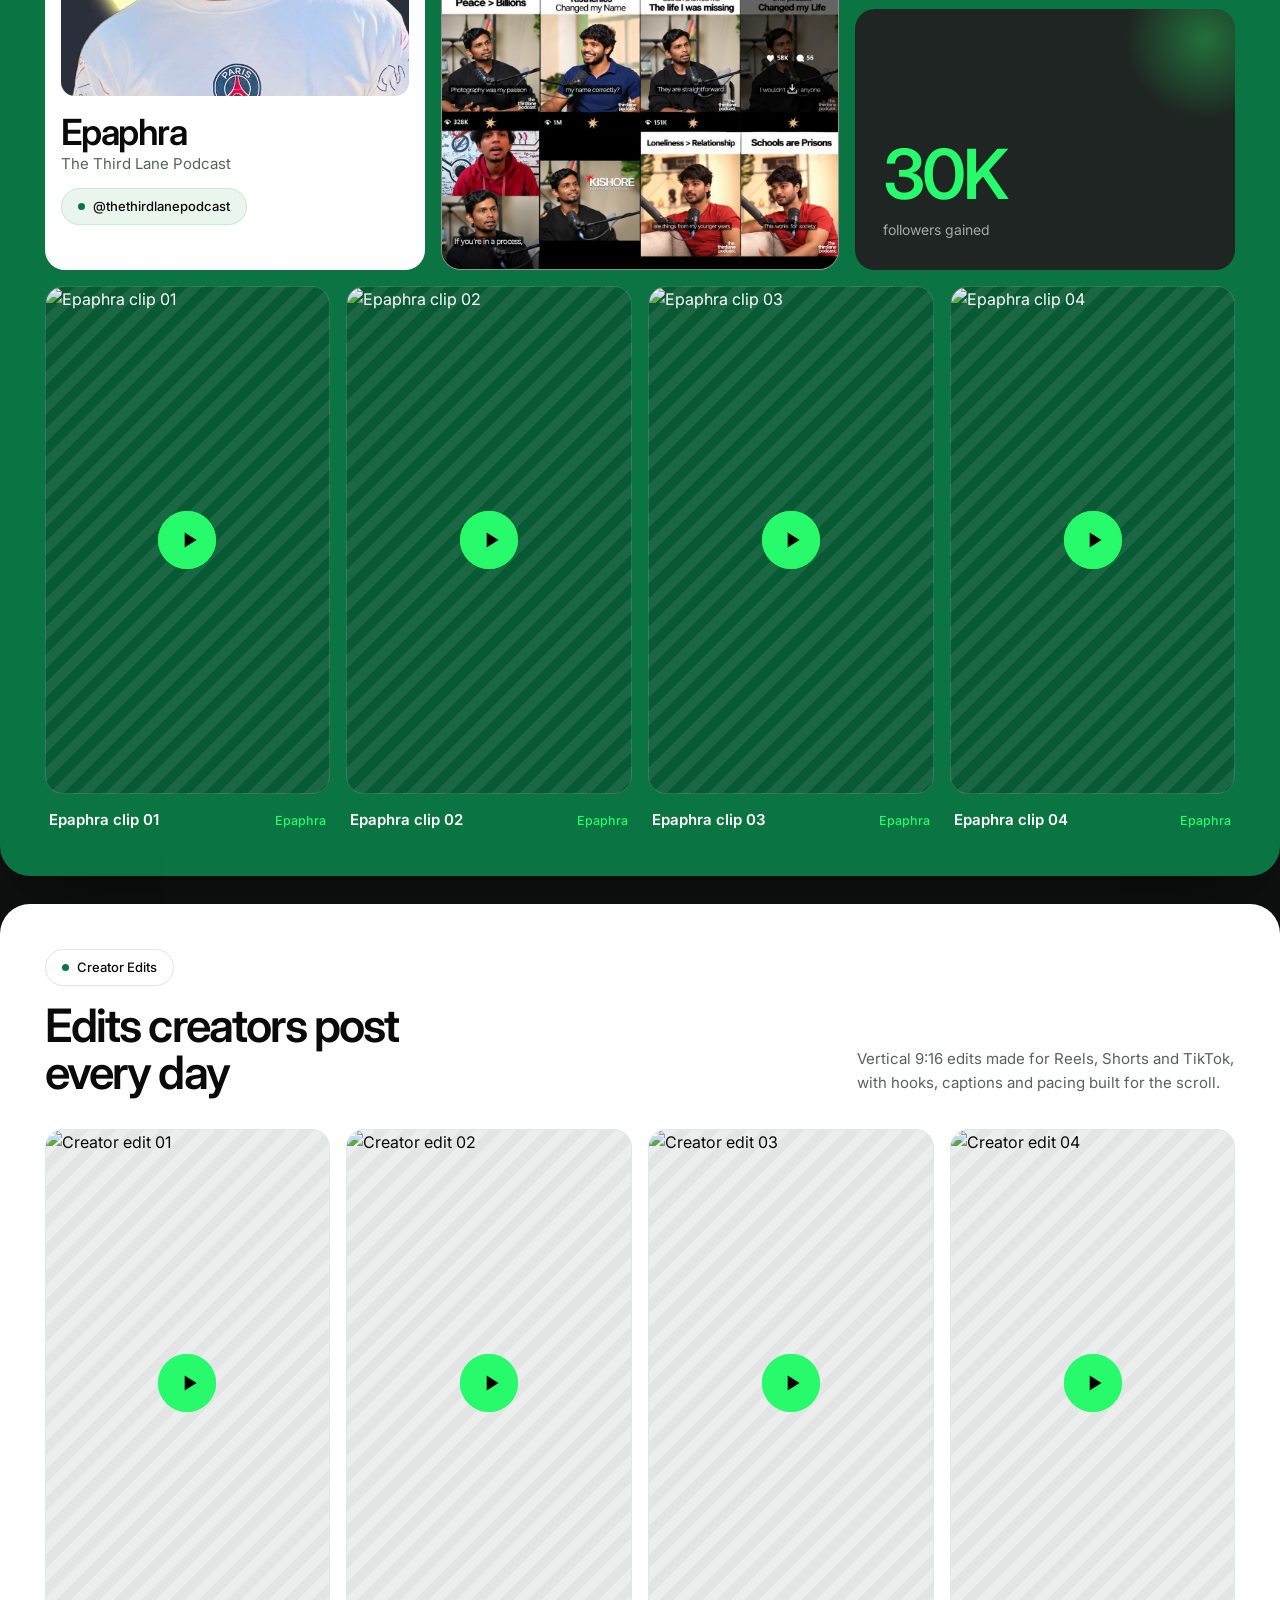
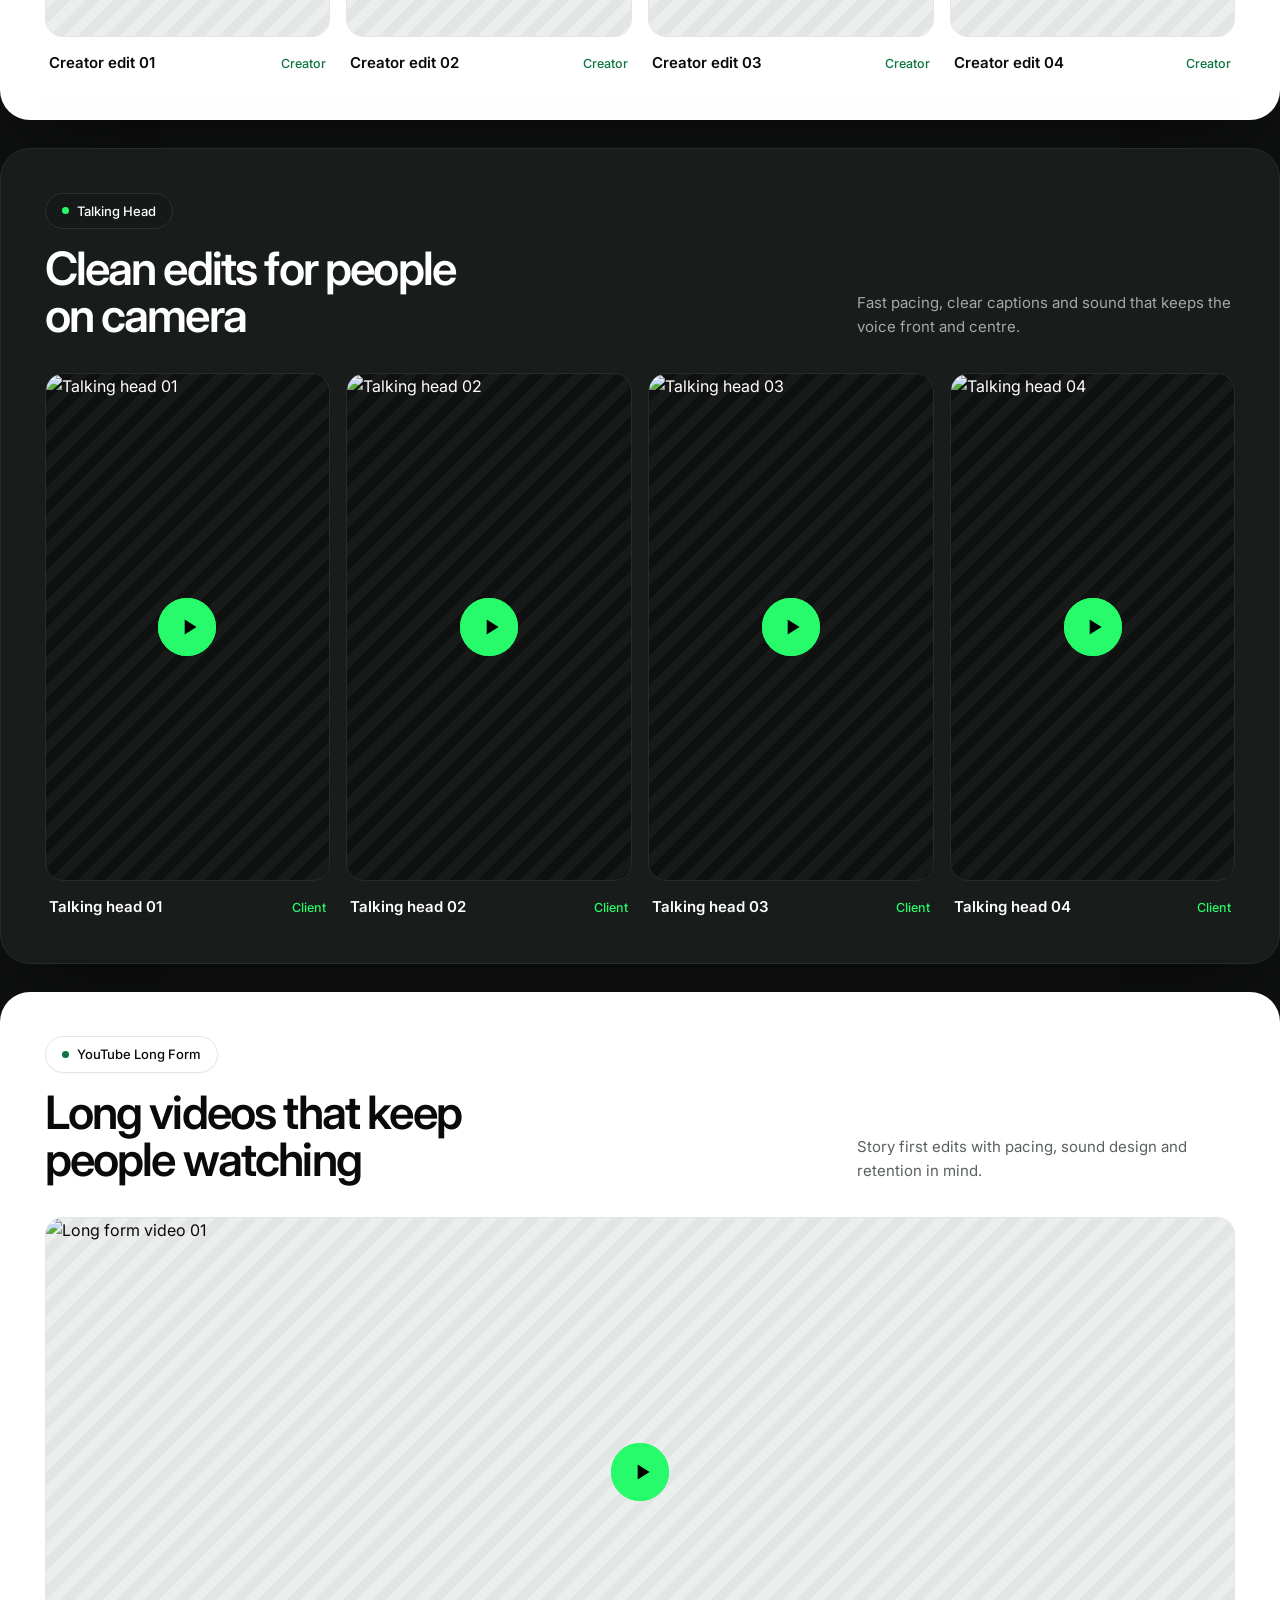
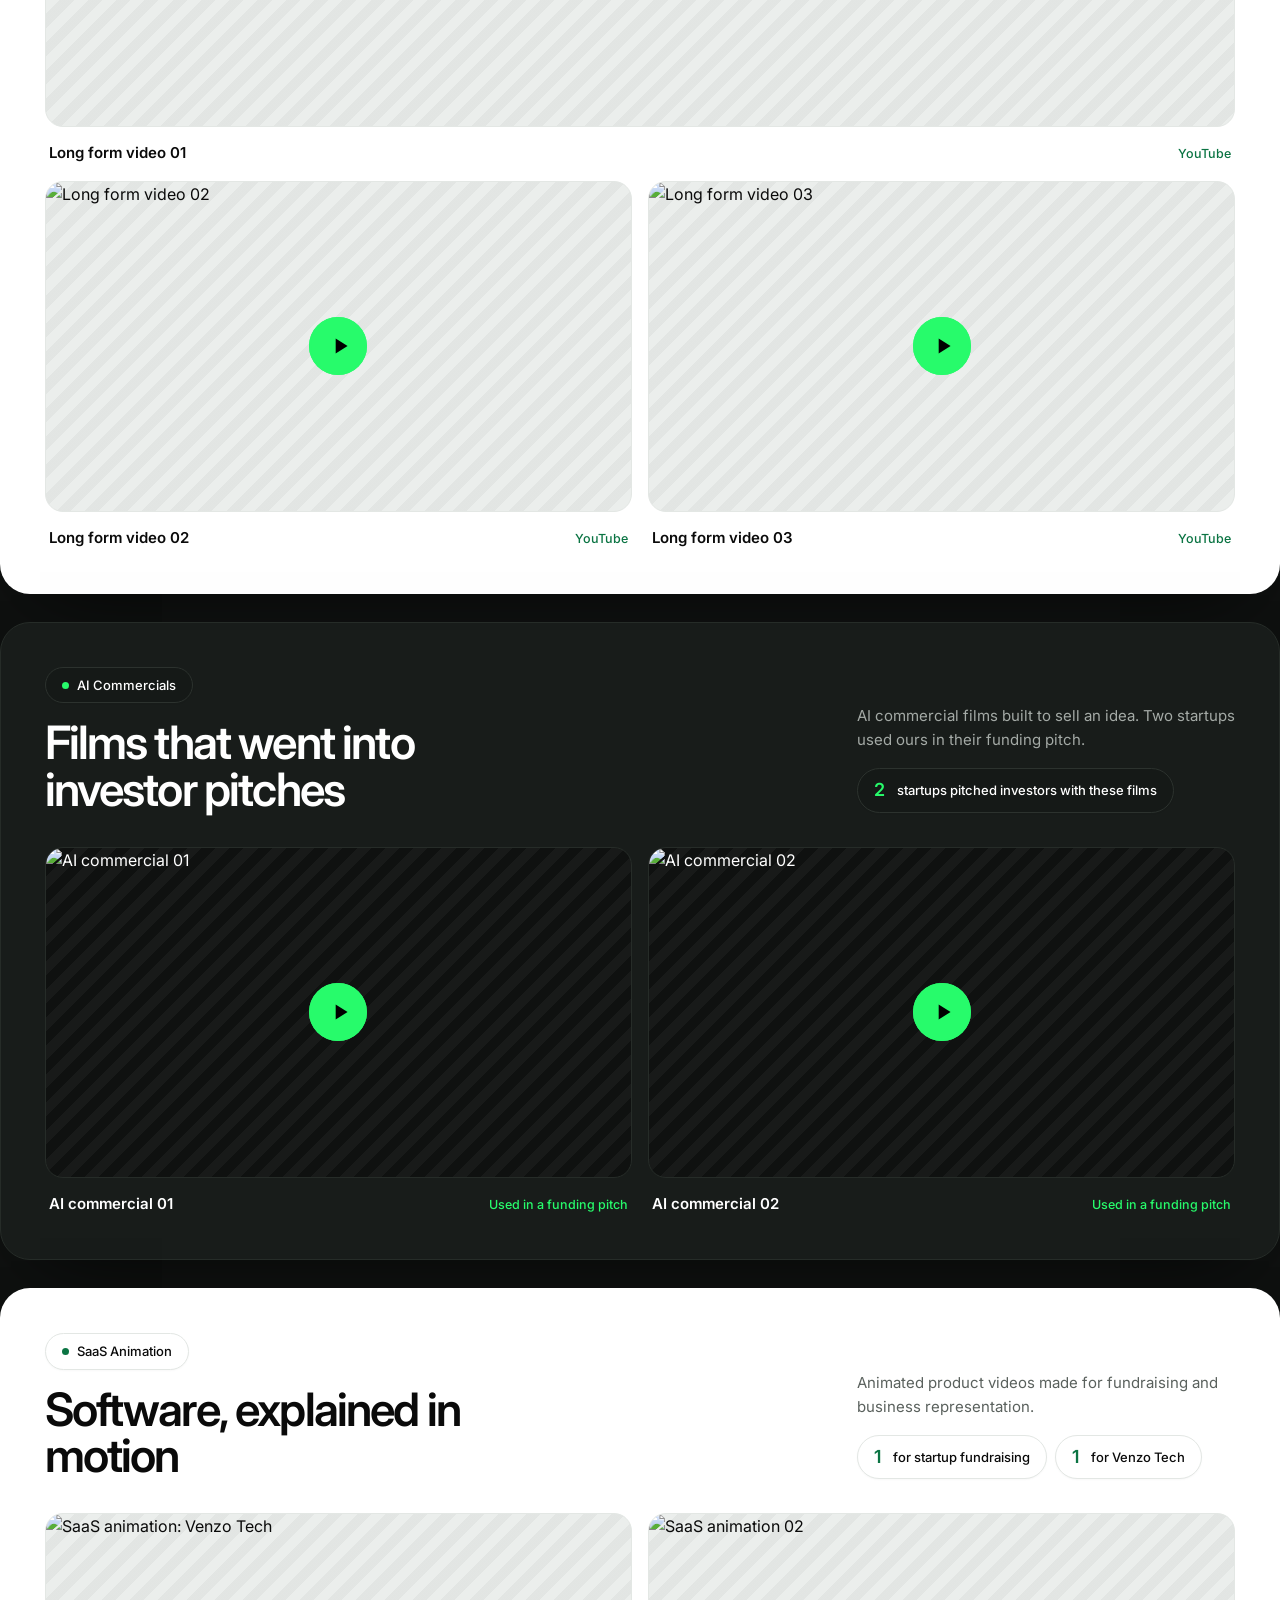
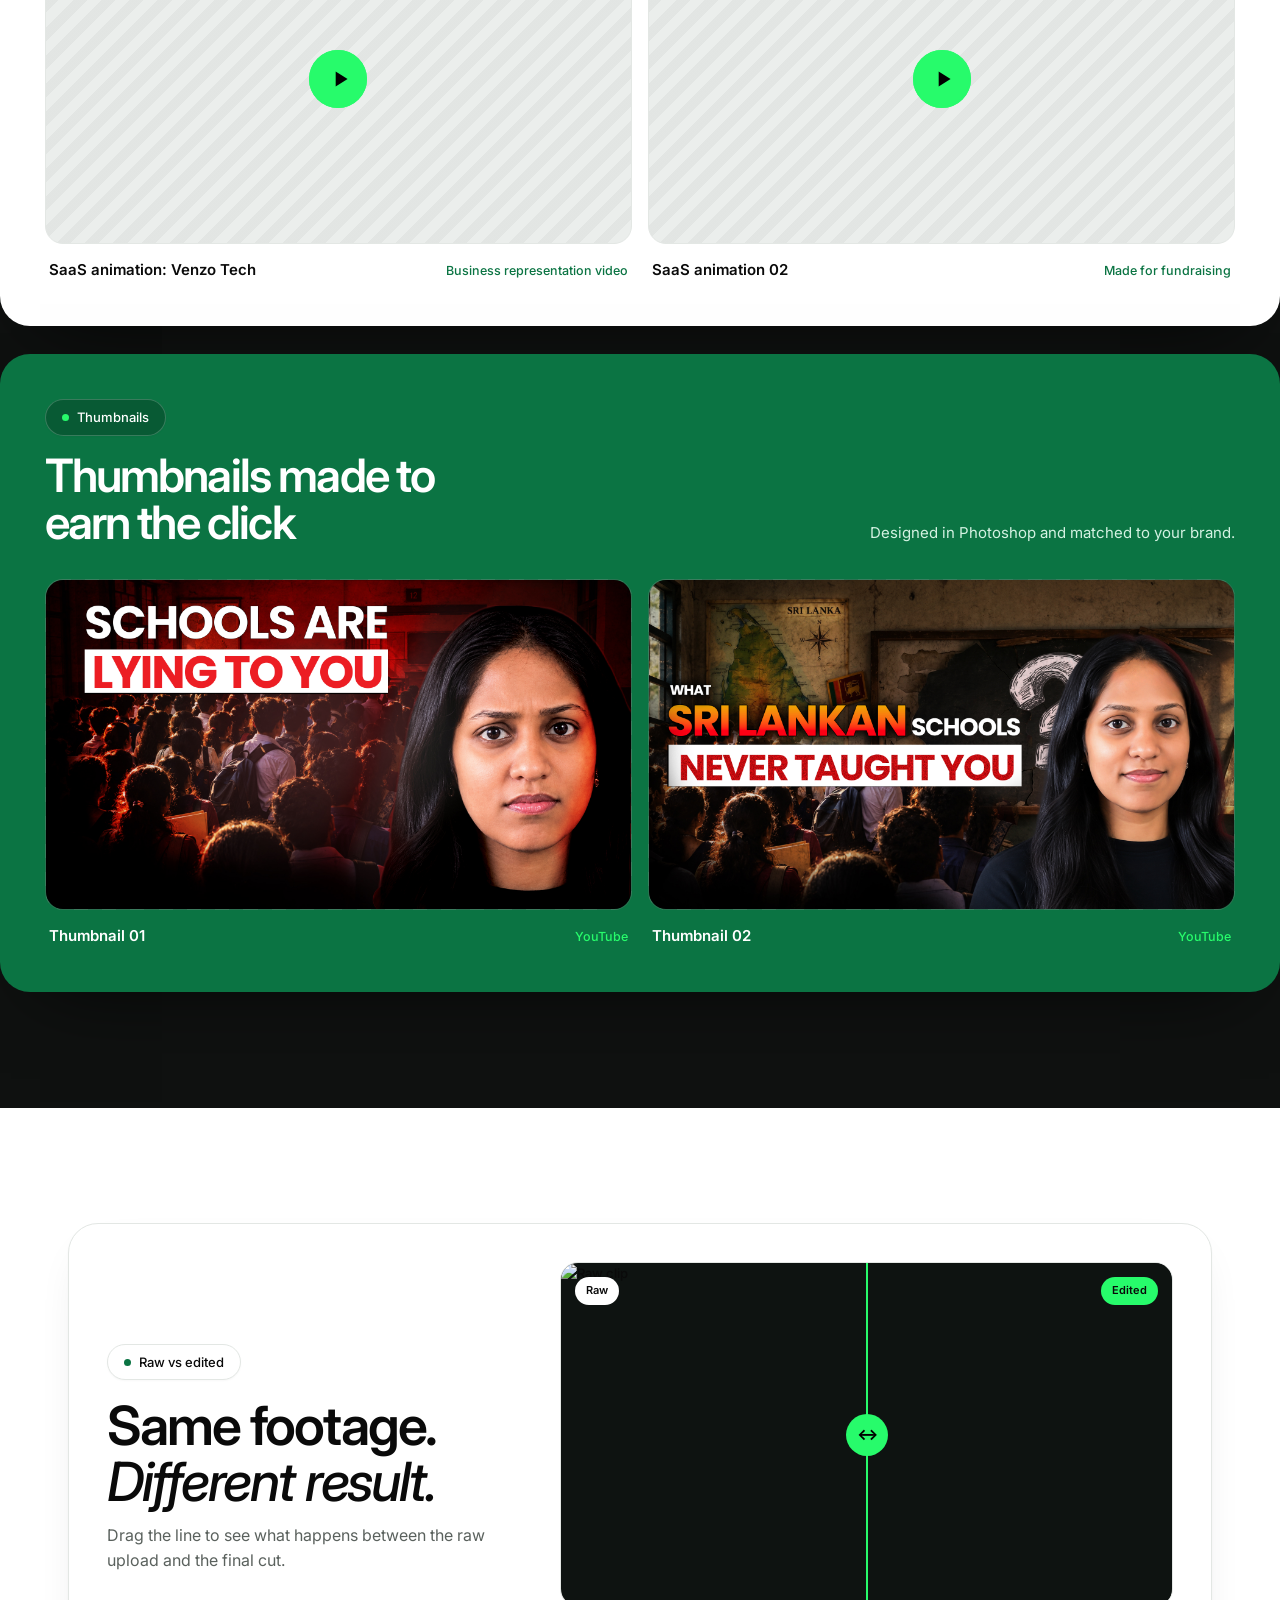
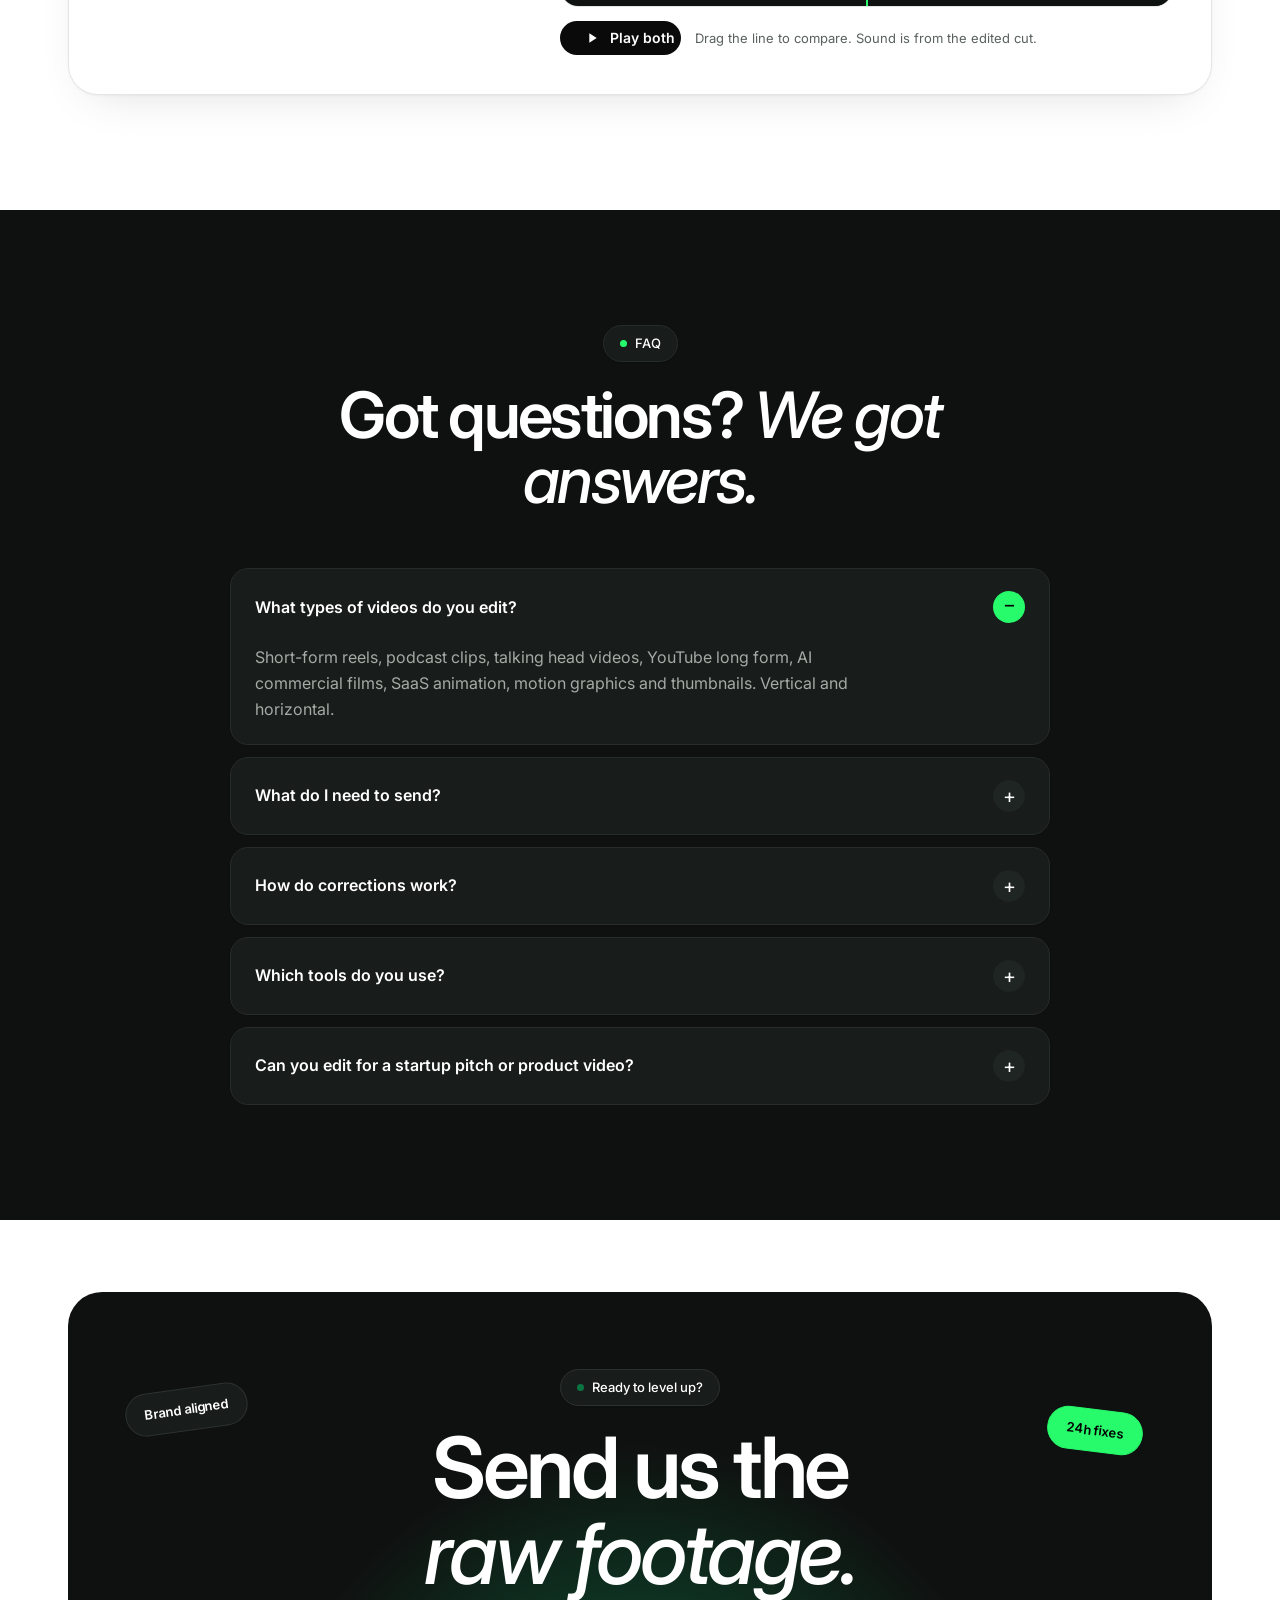
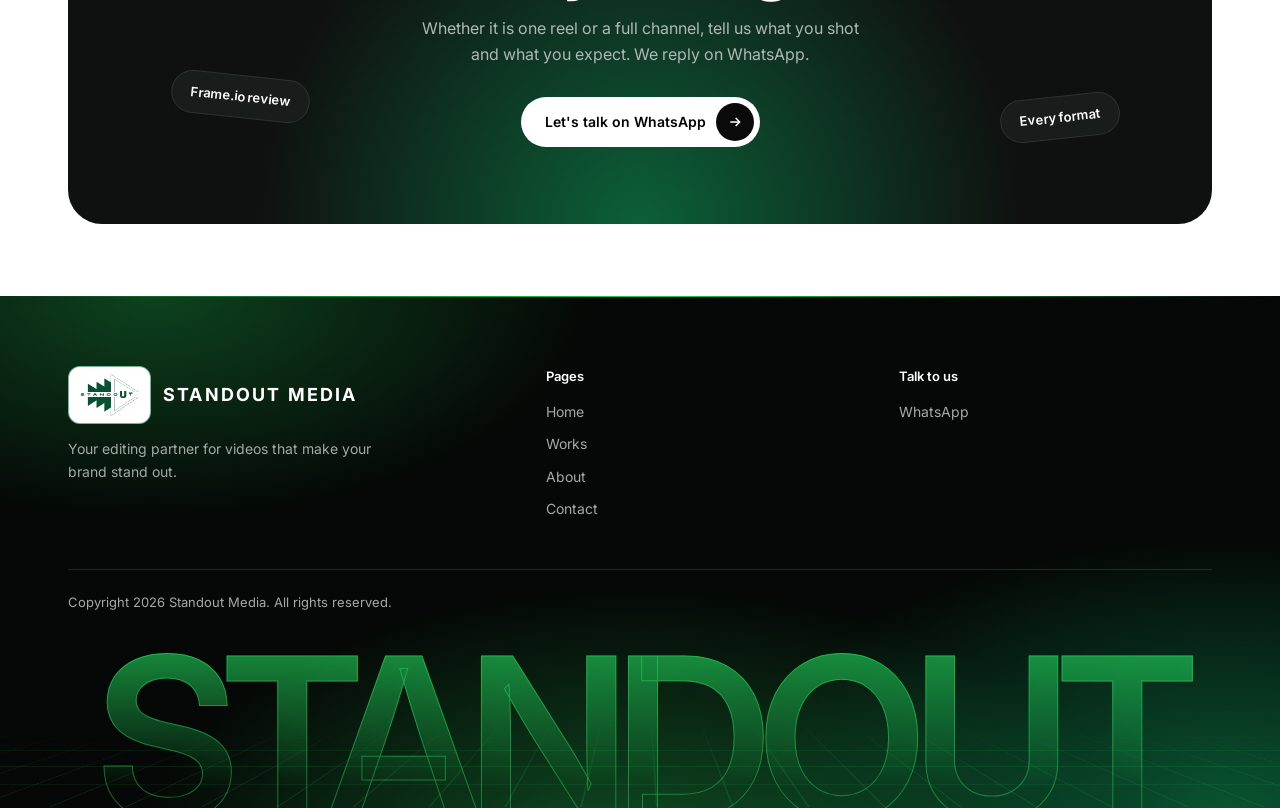
==== commit 6632174b: "CTA heading: Send us the / raw footage on two lines Co-Authored-By: Claude Sonnet 5.5 <noreply@anthr" ====
--- a/index.html
+++ b/index.html
@@ -143,7 +143,7 @@
     <div class="cta rv">
       <span class="tilt t1">Brand aligned</span><span class="tilt t2">24h fixes</span><span class="tilt t3">Frame.io review</span><span class="tilt t4">Every format</span>
       <span class="pill">Ready to level up?</span>
-      <h2 class="display">Send us the <em>raw footage.</em></h2>
+      <h2 class="display">Send us the<br><em>raw footage.</em></h2>
       <p>Whether it is one reel or a full channel, tell us what you shot and what you expect. We reply on WhatsApp.</p>
       <a data-wa class="btn light">Let's talk on WhatsApp <span class="ar"><svg viewBox="0 0 24 24" fill="none" stroke="currentColor" stroke-width="2.2"><path d="M5 12h14M13 6l6 6-6 6"/></svg></span></a>
     </div>
